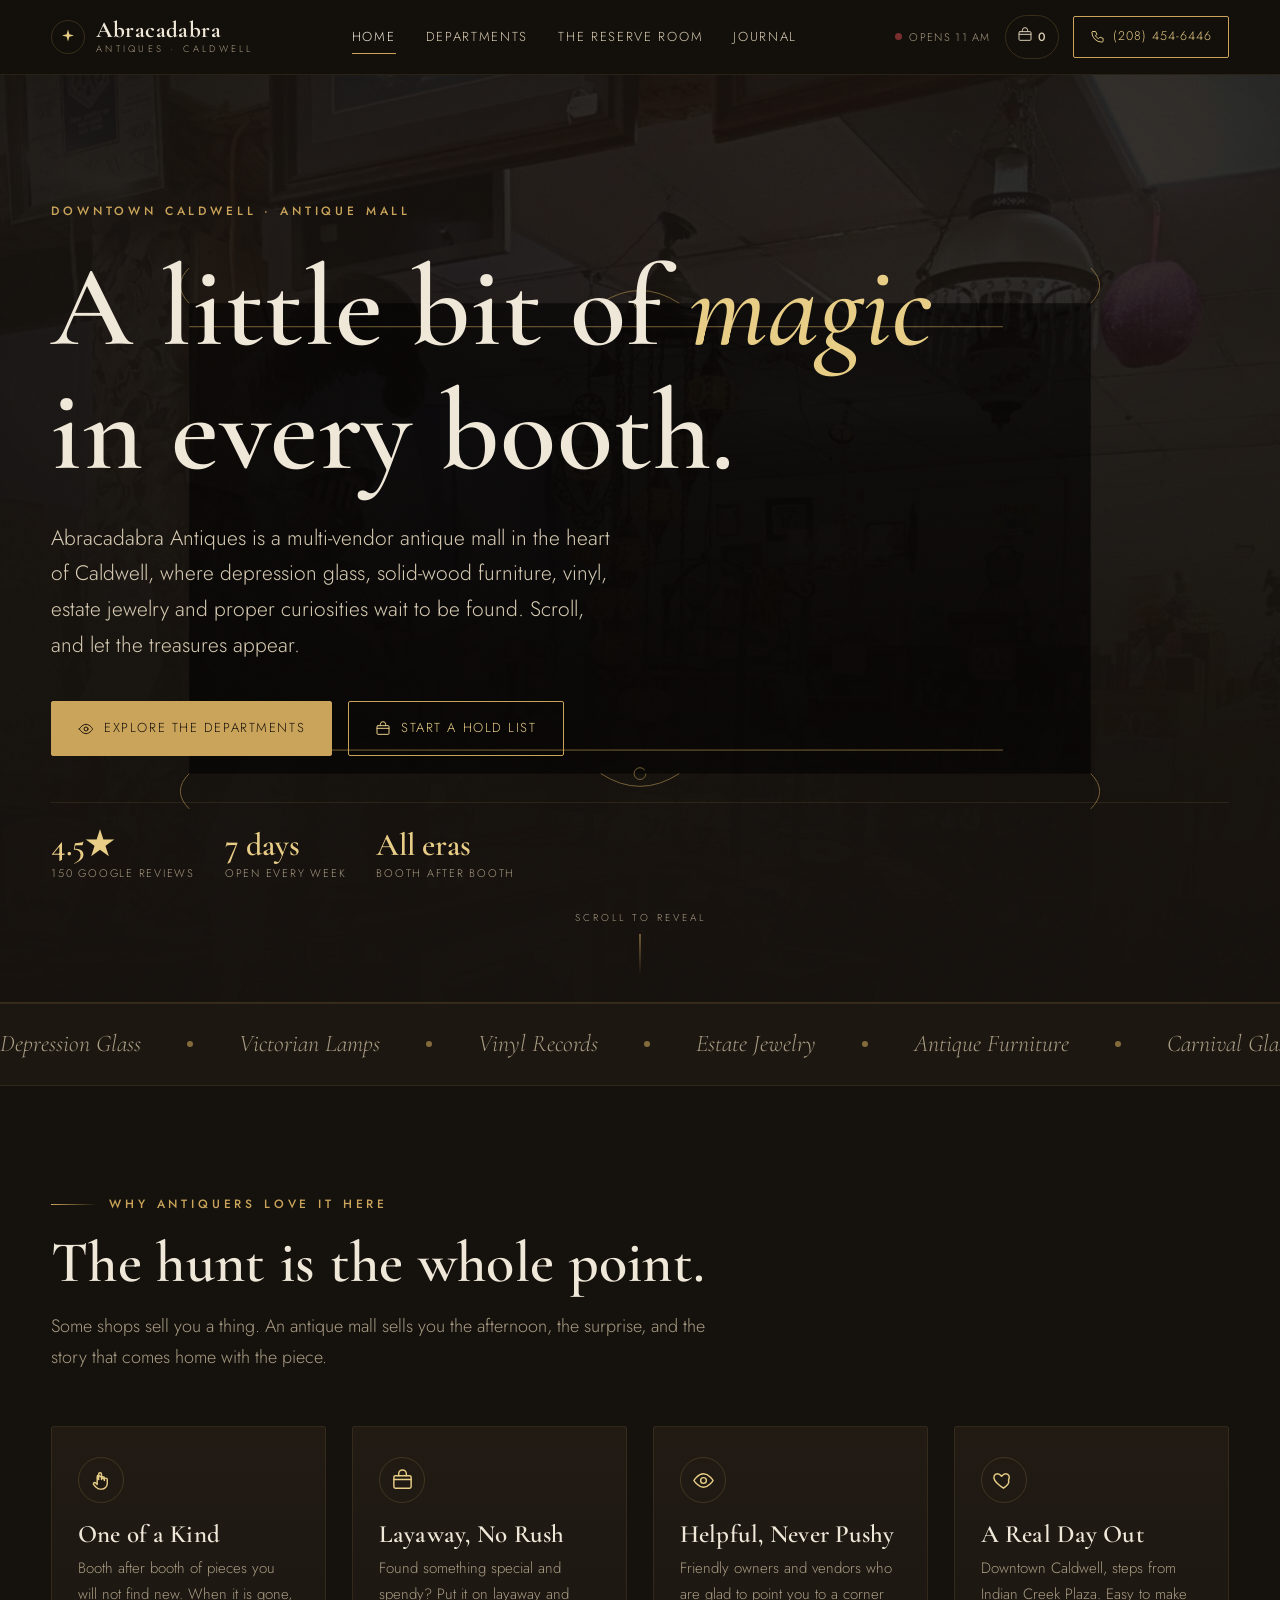
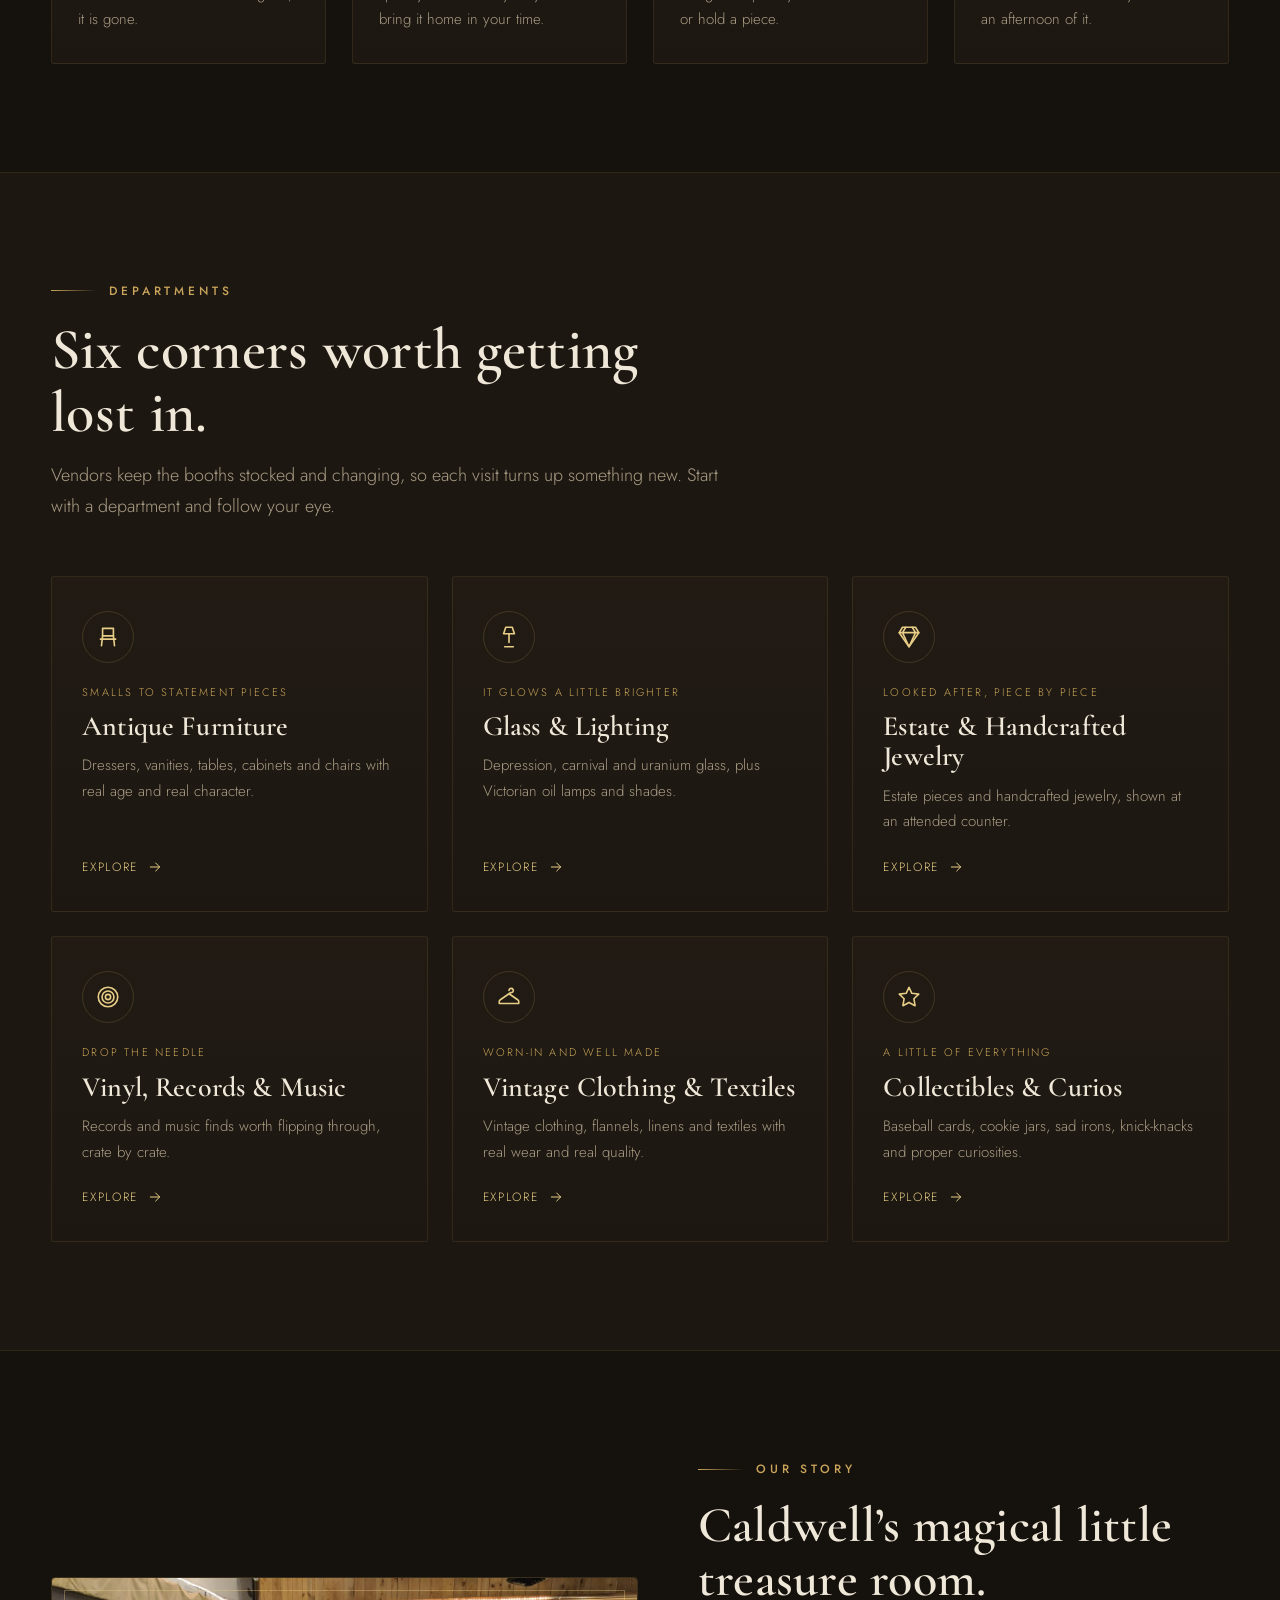
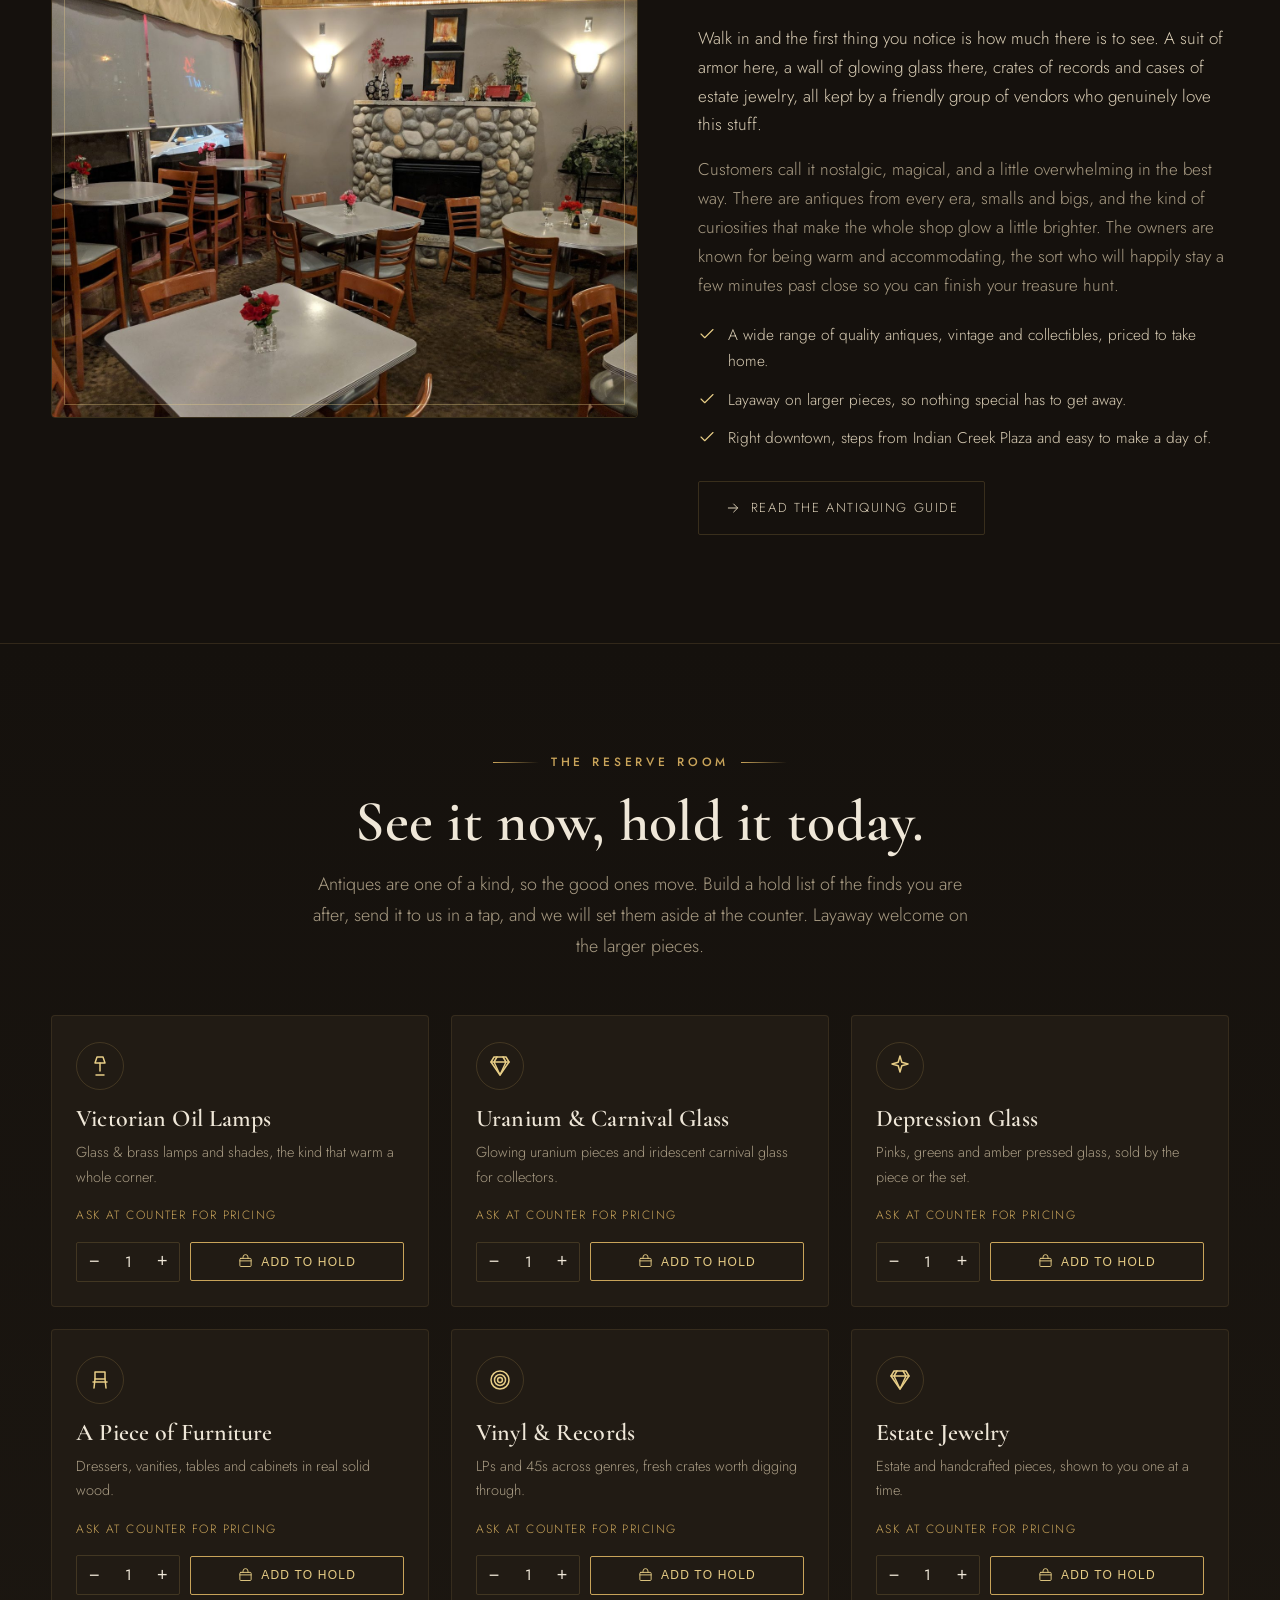
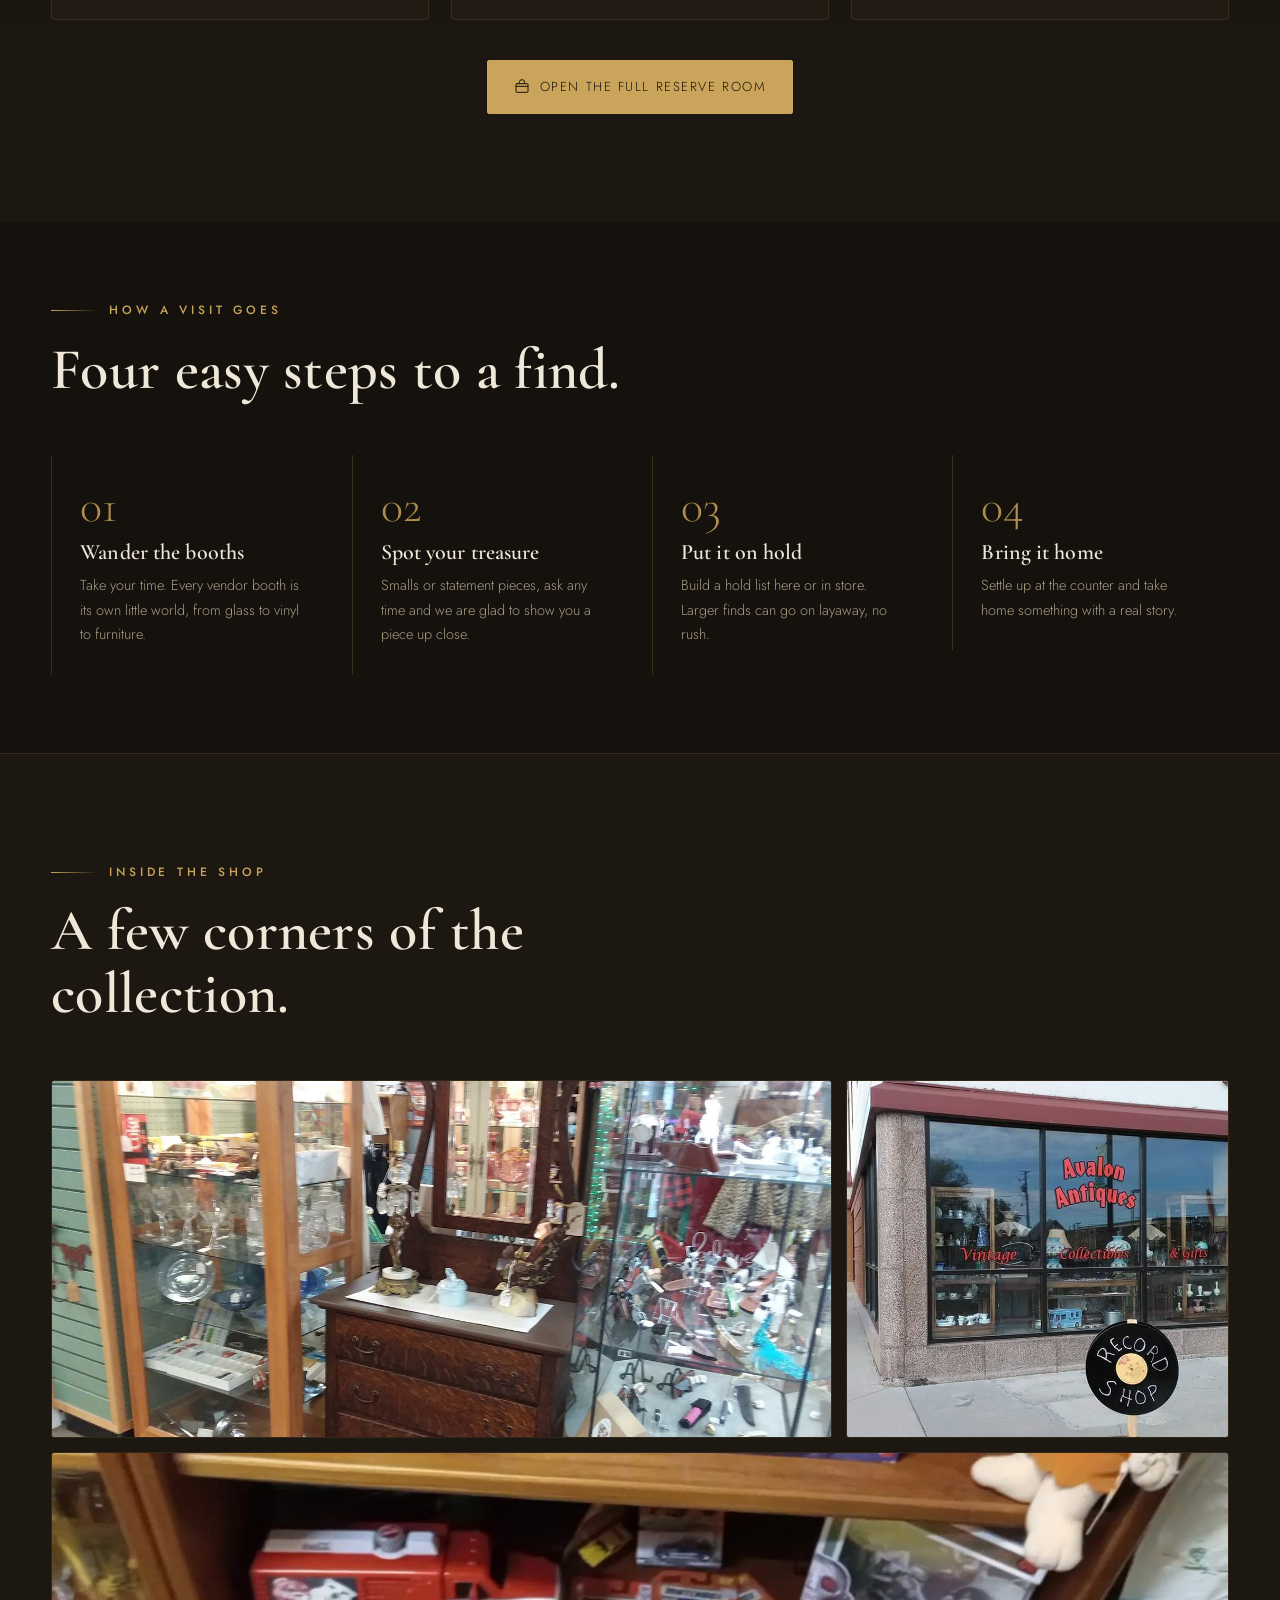
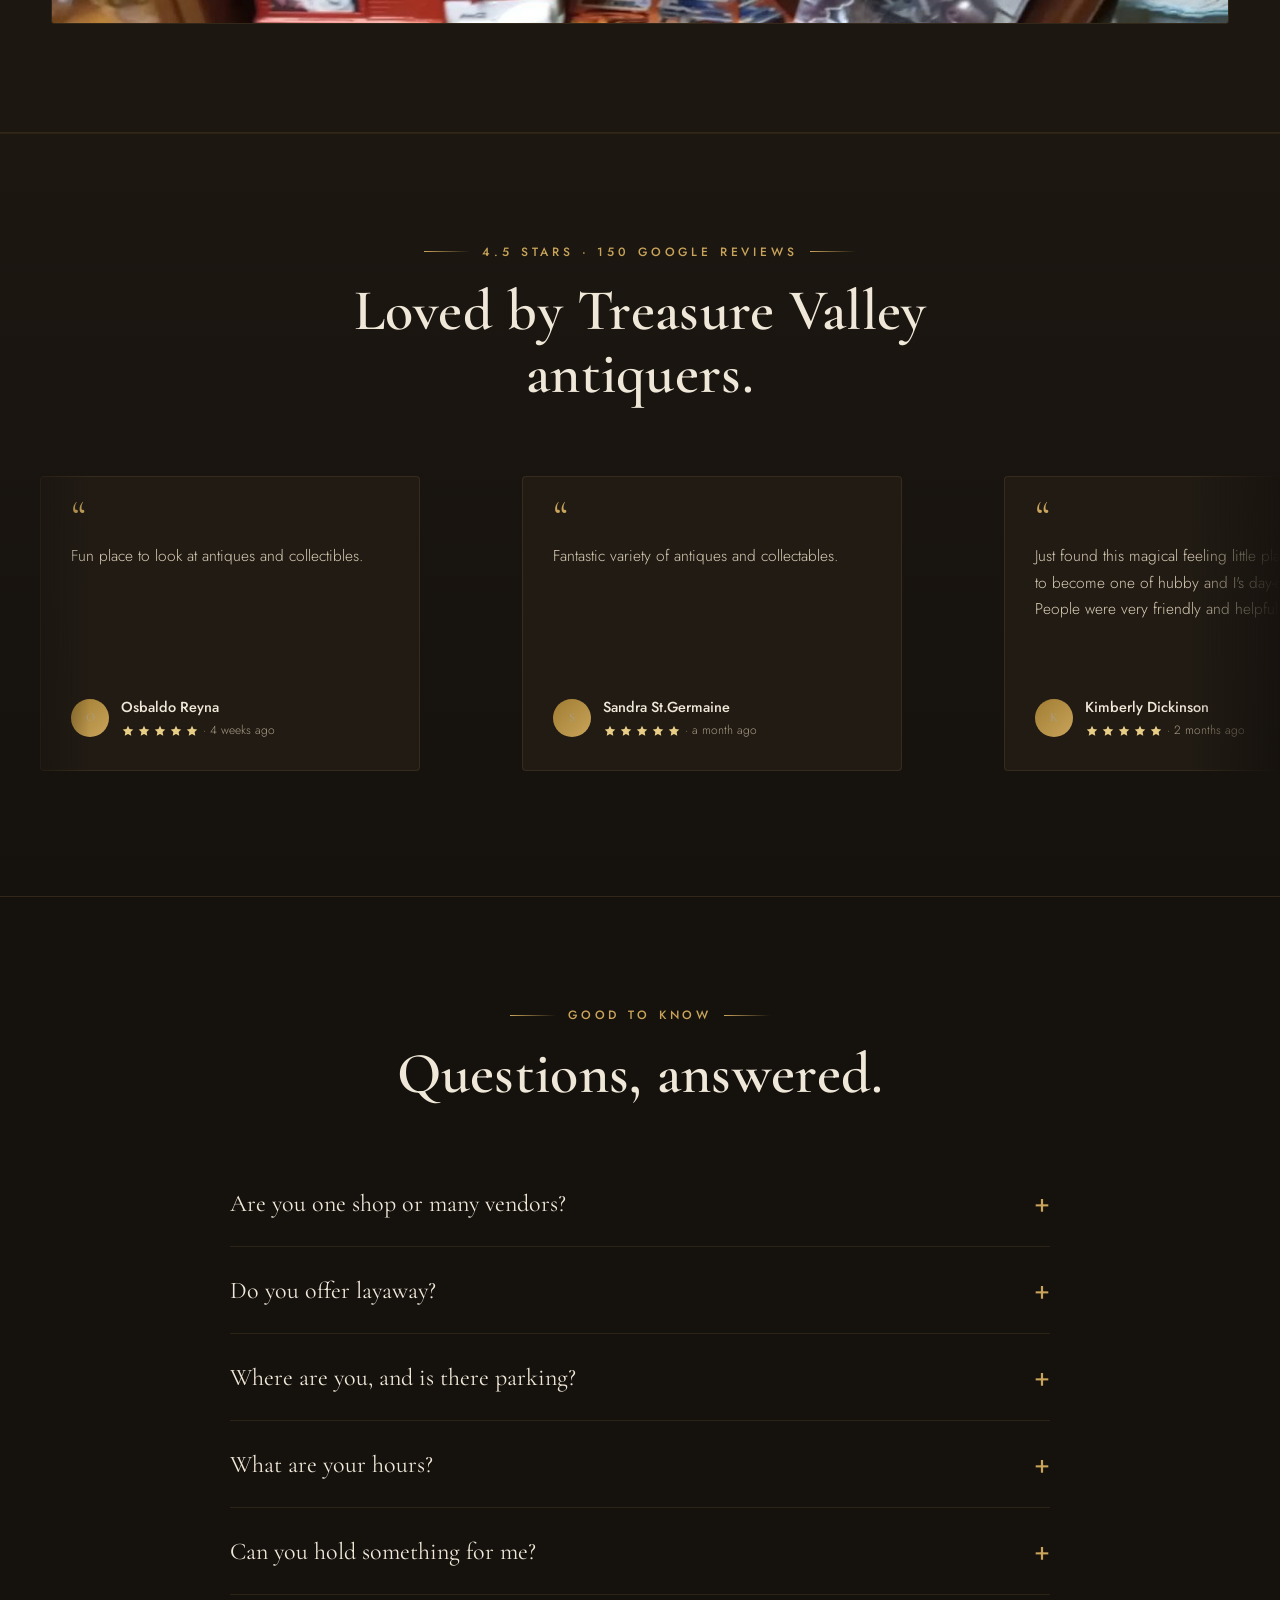
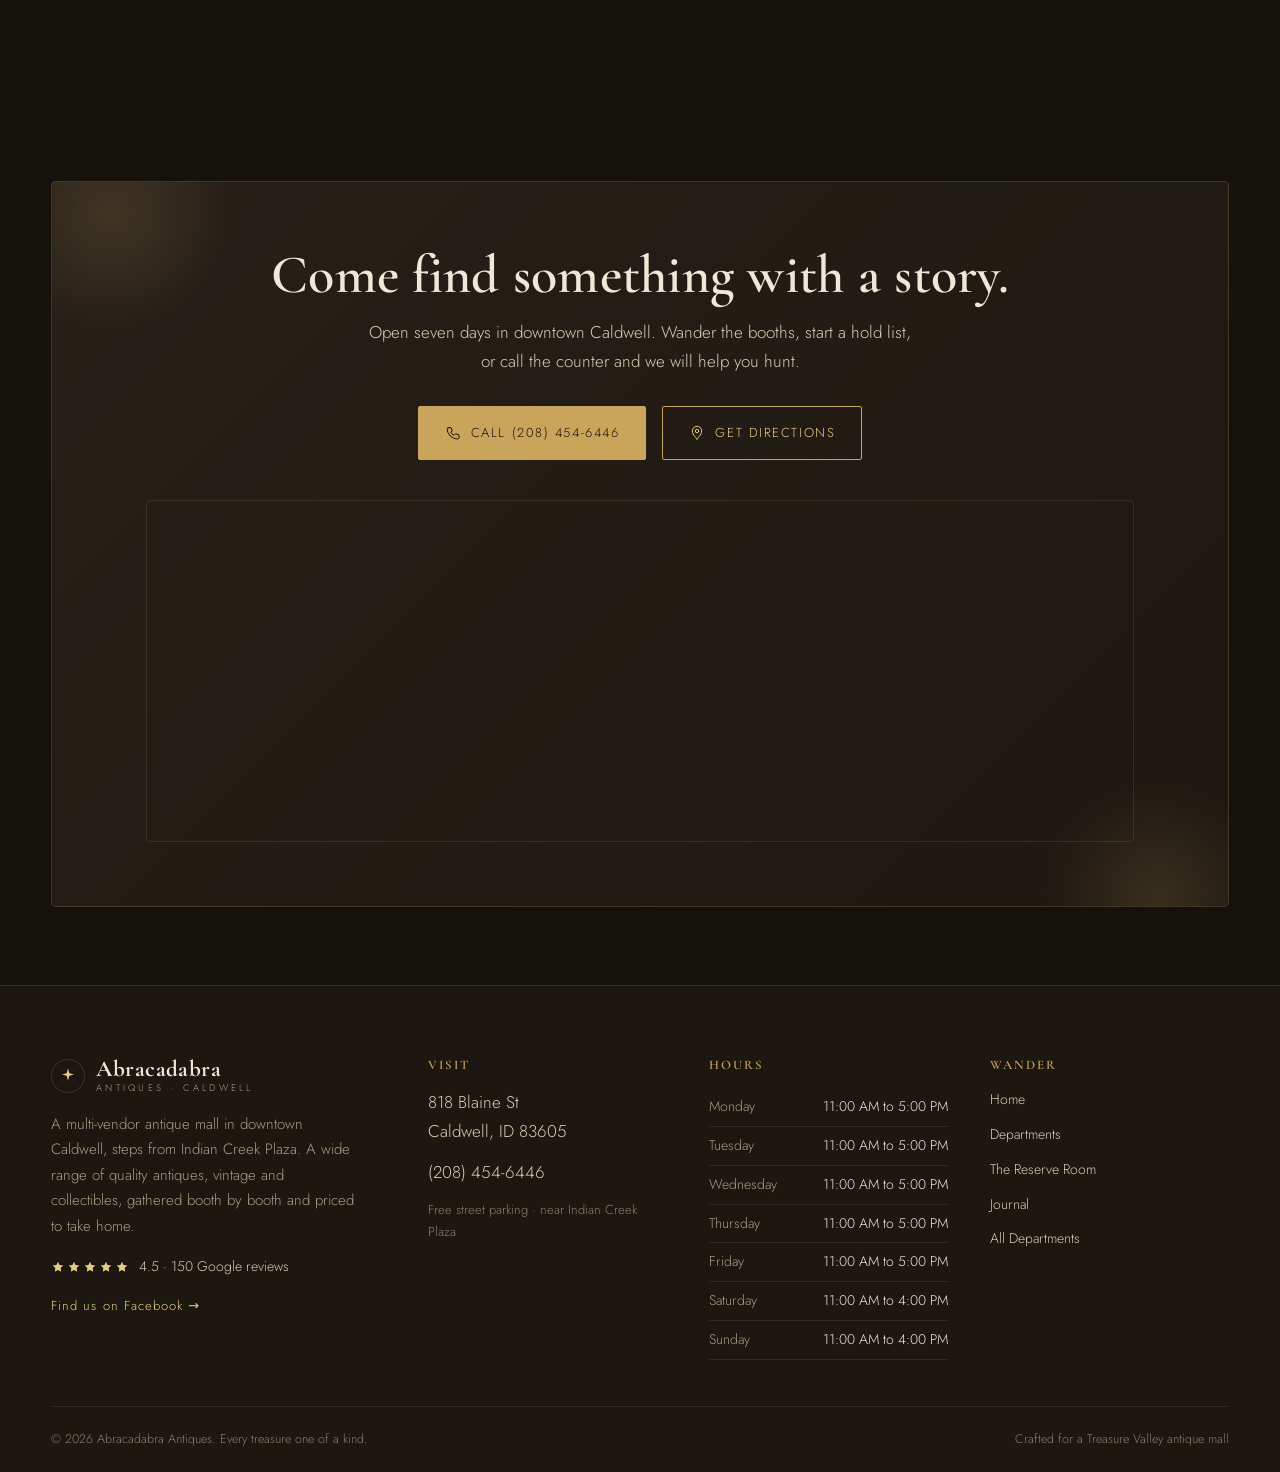
==== index.html @ 98f6fb20 "Abracadabra Antiques — antique mall site (LUXE DARK, scroll-hero, Reserve Room module)" ====
<!doctype html><html lang="en"><head><meta charset="utf-8"><meta name="viewport" content="width=device-width,initial-scale=1"><title>Abracadabra Antiques | Antique Mall in Downtown Caldwell, Idaho</title><meta name="description" content="Abracadabra Antiques is a multi-vendor antique mall in downtown Caldwell, ID. Depression and uranium glass, antique furniture, vinyl, estate jewelry and curiosities. Open 7 days. Layaway available."><link rel="canonical" href="https://abracadabra-antiques-caldwell.vercel.app/"><meta property="og:title" content="Abracadabra Antiques | Antique Mall in Downtown Caldwell, Idaho"><meta property="og:description" content="Abracadabra Antiques is a multi-vendor antique mall in downtown Caldwell, ID. Depression and uranium glass, antique furniture, vinyl, estate jewelry and curiosities. Open 7 days. Layaway available."><meta property="og:type" content="website"><meta property="og:image" content="https://abracadabra-antiques-caldwell.vercel.app/hero.jpg"><meta name="theme-color" content="#15110d"><link rel="preconnect" href="https://fonts.googleapis.com"><link rel="preconnect" href="https://fonts.gstatic.com" crossorigin><link href="https://fonts.googleapis.com/css2?family=Cormorant+Garamond:ital,wght@0,500;0,600;0,700;1,500;1,600&family=Jost:wght@300;400;500&display=swap" rel="stylesheet"><link rel="stylesheet" href="styles.css"><script type="application/ld+json">{"@context": "https://schema.org", "@type": ["Store", "AntiqueStore", "LocalBusiness"], "name": "Abracadabra Antiques", "image": "https://abracadabra-antiques-caldwell.vercel.app/hero.jpg", "url": "https://abracadabra-antiques-caldwell.vercel.app", "telephone": "(208) 454-6446", "priceRange": "$$", "address": {"@type": "PostalAddress", "streetAddress": "818 Blaine St", "addressLocality": "Caldwell", "addressRegion": "ID", "postalCode": "83605", "addressCountry": "US"}, "geo": {"@type": "GeoCoordinates", "latitude": 43.6644172, "longitude": -116.6884078}, "sameAs": ["https://www.facebook.com/p/Abracadabra-Antiques-100057351674582/"], "aggregateRating": {"@type": "AggregateRating", "ratingValue": "4.5", "reviewCount": "150"}, "openingHoursSpecification": [{"@type": "OpeningHoursSpecification", "dayOfWeek": ["Monday", "Tuesday", "Wednesday", "Thursday", "Friday"], "opens": "11:00", "closes": "17:00"}, {"@type": "OpeningHoursSpecification", "dayOfWeek": ["Saturday", "Sunday"], "opens": "11:00", "closes": "16:00"}]}</script><script type="application/ld+json">{"@context": "https://schema.org", "@type": "FAQPage", "mainEntity": [{"@type": "Question", "name": "Are you one shop or many vendors?", "acceptedAnswer": {"@type": "Answer", "text": "Abracadabra is a multi-vendor antique mall. Many independent vendors keep booths under one roof, which is why the variety is so wide and the selection changes so often."}}, {"@type": "Question", "name": "Do you offer layaway?", "acceptedAnswer": {"@type": "Answer", "text": "Yes. Layaway is a favorite here for larger or more spendy pieces. Ask at the counter and we will set it up so you can bring your find home in your own time."}}, {"@type": "Question", "name": "Where are you, and is there parking?", "acceptedAnswer": {"@type": "Answer", "text": "We are at 818 Blaine St in downtown Caldwell, steps from Indian Creek Plaza, with free street parking nearby. Easy to pair with lunch or a movie downtown."}}, {"@type": "Question", "name": "What are your hours?", "acceptedAnswer": {"@type": "Answer", "text": "We are open Monday through Friday 11:00 AM to 5:00 PM, and Saturday and Sunday 11:00 AM to 4:00 PM."}}, {"@type": "Question", "name": "Can you hold something for me?", "acceptedAnswer": {"@type": "Answer", "text": "Yes. Build a hold list on this site and send it to us by text or email, or call the counter, and we will set your finds aside."}}]}</script></head><body><a class="skip" href="#main">Skip to content</a><header class="site-head" id="siteHead"><div class="wrap head-in"><a class="brand" href="index.html" aria-label="Abracadabra Antiques home"><span class="brand-mark"><svg class="spk" viewBox="0 0 24 24" fill="none" stroke="currentColor" stroke-width="1.5" stroke-linecap="round" stroke-linejoin="round" aria-hidden="true"><path d="M12 2l1.8 6.2L20 10l-6.2 1.8L12 18l-1.8-6.2L4 10l6.2-1.8z"/></svg></span><span class="brand-txt"><span class="brand-name">Abracadabra</span><span class="brand-sub">ANTIQUES &middot; CALDWELL</span></span></a><nav class="nav" aria-label="Primary"><a class="nlink on" href="index.html" aria-current="page">Home</a><a class="nlink" href="departments.html">Departments</a><a class="nlink" href="shop.html">The Reserve Room</a><a class="nlink" href="journal.html">Journal</a></nav><div class="head-right"><span class="status" id="openStatus" aria-live="polite"><span class="dot"></span><span class="status-txt">Hours</span></span><a class="hold-chip" href="shop.html" data-open-cart aria-label="Your hold list"><span class="hc-ic"><svg class="ic" viewBox="0 0 24 24" fill="none" stroke="currentColor" stroke-width="1.5" stroke-linecap="round" stroke-linejoin="round" aria-hidden="true"><rect x="3" y="7" width="18" height="13" rx="1.5"/><path d="M3 11h18M8 7V5a4 4 0 0 1 8 0v2"/></svg></span><span id="holdCount" class="hc-num">0</span></a><a class="call-btn" href="tel:+12084546446"><svg class="ic" viewBox="0 0 24 24" fill="none" stroke="currentColor" stroke-width="1.5" stroke-linecap="round" stroke-linejoin="round" aria-hidden="true"><path d="M5 4h4l2 5-2.5 1.5a11 11 0 0 0 5 5L16 13l5 2v4a2 2 0 0 1-2 2A16 16 0 0 1 3 5a2 2 0 0 1 2-1z"/></svg><span>(208) 454-6446</span></a><button class="burger" id="burger" aria-label="Open menu" aria-expanded="false" aria-controls="mobileNav"><span></span><span></span><span></span></button></div></div><div class="mobile-nav" id="mobileNav" hidden><a href="index.html">Home</a><a href="departments.html">Departments</a><a href="shop.html">The Reserve Room</a><a href="journal.html">Journal</a><a class="m-call" href="tel:+12084546446"><svg class="ic" viewBox="0 0 24 24" fill="none" stroke="currentColor" stroke-width="1.5" stroke-linecap="round" stroke-linejoin="round" aria-hidden="true"><path d="M5 4h4l2 5-2.5 1.5a11 11 0 0 0 5 5L16 13l5 2v4a2 2 0 0 1-2 2A16 16 0 0 1 3 5a2 2 0 0 1 2-1z"/></svg> Call (208) 454-6446</a></div></header><main id="main"><section class="hero"><div class="hero-bg"><img src="hero.jpg" alt="Inside Abracadabra Antiques: a treasure-packed booth with a suit of armor, lamps and curiosities"></div><div class="hero-grain"></div><div class="hero-frame" aria-hidden="true"><svg viewBox="0 0 1000 560" preserveAspectRatio="xMidYMid meet"><g data-draw><rect x="40" y="40" width="920" height="480"/><line x1="40" y1="64" x2="960" y2="64"/><line x1="40" y1="496" x2="960" y2="496"/><path d="M40 40 q-18 -18 0 -36 M960 40 q18 -18 0 -36 M40 520 q-18 18 0 36 M960 520 q18 18 0 36"/><path d="M460 40 q40 -26 80 0 M460 520 q40 26 80 0"/><circle cx="500" cy="40" r="6"/><circle cx="500" cy="520" r="6"/></g></svg></div><div class="hero-in"><div class="hero-eye reveal d1"><span class="kicker">Downtown Caldwell &middot; Antique Mall</span></div><h1 class="reveal d2">A little bit of <span class="gold">magic</span><br>in every booth.</h1><p class="hero-sub reveal d3">Abracadabra Antiques is a multi-vendor antique mall in the heart of Caldwell, where depression glass, solid-wood furniture, vinyl, estate jewelry and proper curiosities wait to be found. Scroll, and let the treasures appear.</p><div class="hero-cta reveal d4"><a class="btn solid" href="departments.html"><svg class="ic" viewBox="0 0 24 24" fill="none" stroke="currentColor" stroke-width="1.5" stroke-linecap="round" stroke-linejoin="round" aria-hidden="true"><path d="M2 12s4-7 10-7 10 7 10 7-4 7-10 7-10-7-10-7z"/><circle cx="12" cy="12" r="3"/></svg> Explore the departments</a><a class="btn" href="shop.html"><svg class="ic" viewBox="0 0 24 24" fill="none" stroke="currentColor" stroke-width="1.5" stroke-linecap="round" stroke-linejoin="round" aria-hidden="true"><rect x="3" y="7" width="18" height="13" rx="1.5"/><path d="M3 11h18M8 7V5a4 4 0 0 1 8 0v2"/></svg> Start a hold list</a></div><div class="hero-meta reveal d4"><div class="m"><b>4.5&#9733;</b><span>150 Google reviews</span></div><div class="m"><b>7 days</b><span>Open every week</span></div><div class="m"><b>All eras</b><span>Booth after booth</span></div></div></div><div class="scroll-hint"><span>Scroll to reveal</span><span class="bar"></span></div></section><div class="marquee"><div class="track"><span>Depression Glass</span><span>Victorian Lamps</span><span>Vinyl Records</span><span>Estate Jewelry</span><span>Antique Furniture</span><span>Carnival Glass</span><span>Vintage Flannels</span><span>Curiosities</span><span>Depression Glass</span><span>Victorian Lamps</span><span>Vinyl Records</span><span>Estate Jewelry</span><span>Antique Furniture</span><span>Carnival Glass</span><span>Vintage Flannels</span><span>Curiosities</span></div></div><section class="sec"><div class="wrap"><div class="sec-head reveal"><div class="eyebrow"><span class="ln"></span><span class="kicker">Why antiquers love it here</span></div><h2>The hunt is the whole point.</h2><p>Some shops sell you a thing. An antique mall sells you the afternoon, the surprise, and the story that comes home with the piece.</p></div><div class="promise"><div class="reveal"><div class="pcard"><div class="pic"><svg class="ic" viewBox="0 0 24 24" fill="none" stroke="currentColor" stroke-width="1.5" stroke-linecap="round" stroke-linejoin="round" aria-hidden="true"><path d="M9 11V5.5a1.5 1.5 0 0 1 3 0V11m0-1.5a1.5 1.5 0 0 1 3 0V12m0-1a1.5 1.5 0 0 1 3 0v4a6 6 0 0 1-6 6h-1.6a5 5 0 0 1-3.8-1.8L4 16.5s-1-1.2 0-2 2 .2 2 .2l1.5 1.5V8a1.5 1.5 0 0 1 1.5-1.5z"/></svg></div><h3>One of a Kind</h3><p>Booth after booth of pieces you will not find new. When it is gone, it is gone.</p></div></div><div class="reveal"><div class="pcard"><div class="pic"><svg class="ic" viewBox="0 0 24 24" fill="none" stroke="currentColor" stroke-width="1.5" stroke-linecap="round" stroke-linejoin="round" aria-hidden="true"><rect x="3" y="7" width="18" height="13" rx="1.5"/><path d="M3 11h18M8 7V5a4 4 0 0 1 8 0v2"/></svg></div><h3>Layaway, No Rush</h3><p>Found something special and spendy? Put it on layaway and bring it home in your time.</p></div></div><div class="reveal"><div class="pcard"><div class="pic"><svg class="ic" viewBox="0 0 24 24" fill="none" stroke="currentColor" stroke-width="1.5" stroke-linecap="round" stroke-linejoin="round" aria-hidden="true"><path d="M2 12s4-7 10-7 10 7 10 7-4 7-10 7-10-7-10-7z"/><circle cx="12" cy="12" r="3"/></svg></div><h3>Helpful, Never Pushy</h3><p>Friendly owners and vendors who are glad to point you to a corner or hold a piece.</p></div></div><div class="reveal"><div class="pcard"><div class="pic"><svg class="ic" viewBox="0 0 24 24" fill="none" stroke="currentColor" stroke-width="1.5" stroke-linecap="round" stroke-linejoin="round" aria-hidden="true"><path d="M12 20s-7-4.5-9.2-8.3C1 8.5 2.3 5 5.6 5c1.9 0 3.2 1.1 4.4 2.6C11.2 6.1 12.5 5 14.4 5c3.3 0 4.6 3.5 2.8 6.7C19 15.5 12 20 12 20z"/></svg></div><h3>A Real Day Out</h3><p>Downtown Caldwell, steps from Indian Creek Plaza. Easy to make an afternoon of it.</p></div></div></div></div></section><section class="sec" style="background:var(--bg2);border-top:1px solid var(--line2);border-bottom:1px solid var(--line2)"><div class="wrap"><div class="sec-head reveal"><div class="eyebrow"><span class="ln"></span><span class="kicker">Departments</span></div><h2>Six corners worth getting lost in.</h2><p>Vendors keep the booths stocked and changing, so each visit turns up something new. Start with a department and follow your eye.</p></div><div class="dept-grid"><a class="reveal" href="antique-furniture.html" style="display:flex"><div class="dcard"><div class="dic"><svg class="ic" viewBox="0 0 24 24" fill="none" stroke="currentColor" stroke-width="1.5" stroke-linecap="round" stroke-linejoin="round" aria-hidden="true"><path d="M7 4h10v7H7z"/><path d="M7 11l-1 9M17 11l1 9M5 14h14"/></svg></div><div class="dk">Smalls to statement pieces</div><h3>Antique Furniture</h3><p>Dressers, vanities, tables, cabinets and chairs with real age and real character.</p><span class="dgo">Explore <svg class="ic" viewBox="0 0 24 24" fill="none" stroke="currentColor" stroke-width="1.5" stroke-linecap="round" stroke-linejoin="round" aria-hidden="true"><path d="M5 12h14M13 6l6 6-6 6"/></svg></span></div></a><a class="reveal" href="glass-and-lighting.html" style="display:flex"><div class="dcard"><div class="dic"><svg class="ic" viewBox="0 0 24 24" fill="none" stroke="currentColor" stroke-width="1.5" stroke-linecap="round" stroke-linejoin="round" aria-hidden="true"><path d="M9 3h6l2 6H7z"/><path d="M12 9v8M8 21h8"/></svg></div><div class="dk">It glows a little brighter</div><h3>Glass & Lighting</h3><p>Depression, carnival and uranium glass, plus Victorian oil lamps and shades.</p><span class="dgo">Explore <svg class="ic" viewBox="0 0 24 24" fill="none" stroke="currentColor" stroke-width="1.5" stroke-linecap="round" stroke-linejoin="round" aria-hidden="true"><path d="M5 12h14M13 6l6 6-6 6"/></svg></span></div></a><a class="reveal" href="estate-and-handcrafted-jewelry.html" style="display:flex"><div class="dcard"><div class="dic"><svg class="ic" viewBox="0 0 24 24" fill="none" stroke="currentColor" stroke-width="1.5" stroke-linecap="round" stroke-linejoin="round" aria-hidden="true"><path d="M6 3h12l3 5-9 13L3 8z"/><path d="M3 8h18M9 3l-3 5 6 13 6-13-3-5"/></svg></div><div class="dk">Looked after, piece by piece</div><h3>Estate & Handcrafted Jewelry</h3><p>Estate pieces and handcrafted jewelry, shown at an attended counter.</p><span class="dgo">Explore <svg class="ic" viewBox="0 0 24 24" fill="none" stroke="currentColor" stroke-width="1.5" stroke-linecap="round" stroke-linejoin="round" aria-hidden="true"><path d="M5 12h14M13 6l6 6-6 6"/></svg></span></div></a><a class="reveal" href="vinyl-records-and-music.html" style="display:flex"><div class="dcard"><div class="dic"><svg class="ic" viewBox="0 0 24 24" fill="none" stroke="currentColor" stroke-width="1.5" stroke-linecap="round" stroke-linejoin="round" aria-hidden="true"><circle cx="12" cy="12" r="9"/><circle cx="12" cy="12" r="2.4"/><circle cx="12" cy="12" r="5.5"/></svg></div><div class="dk">Drop the needle</div><h3>Vinyl, Records & Music</h3><p>Records and music finds worth flipping through, crate by crate.</p><span class="dgo">Explore <svg class="ic" viewBox="0 0 24 24" fill="none" stroke="currentColor" stroke-width="1.5" stroke-linecap="round" stroke-linejoin="round" aria-hidden="true"><path d="M5 12h14M13 6l6 6-6 6"/></svg></span></div></a><a class="reveal" href="vintage-clothing-and-textiles.html" style="display:flex"><div class="dcard"><div class="dic"><svg class="ic" viewBox="0 0 24 24" fill="none" stroke="currentColor" stroke-width="1.5" stroke-linecap="round" stroke-linejoin="round" aria-hidden="true"><path d="M12 6a2 2 0 1 1 1.4 1.9L12 9l8 5.5a2 2 0 0 1 1 1.7V18H3v-1.8a2 2 0 0 1 1-1.7L12 9"/></svg></div><div class="dk">Worn-in and well made</div><h3>Vintage Clothing & Textiles</h3><p>Vintage clothing, flannels, linens and textiles with real wear and real quality.</p><span class="dgo">Explore <svg class="ic" viewBox="0 0 24 24" fill="none" stroke="currentColor" stroke-width="1.5" stroke-linecap="round" stroke-linejoin="round" aria-hidden="true"><path d="M5 12h14M13 6l6 6-6 6"/></svg></span></div></a><a class="reveal" href="collectibles-and-curios.html" style="display:flex"><div class="dcard"><div class="dic"><svg class="ic" viewBox="0 0 24 24" fill="none" stroke="currentColor" stroke-width="1.5" stroke-linecap="round" stroke-linejoin="round" aria-hidden="true"><path d="M12 3l2.6 5.6L21 9.3l-4.5 4.3 1.1 6.4L12 17l-5.6 3 1.1-6.4L3 9.3l6.4-.7z"/></svg></div><div class="dk">A little of everything</div><h3>Collectibles & Curios</h3><p>Baseball cards, cookie jars, sad irons, knick-knacks and proper curiosities.</p><span class="dgo">Explore <svg class="ic" viewBox="0 0 24 24" fill="none" stroke="currentColor" stroke-width="1.5" stroke-linecap="round" stroke-linejoin="round" aria-hidden="true"><path d="M5 12h14M13 6l6 6-6 6"/></svg></span></div></a></div></div></section><section class="sec"><div class="wrap"><div class="split"><div class="s-media reveal"><img src="story.jpg" alt="A cozy vignette of antique furniture and lamps inside Abracadabra Antiques"><span class="frameline"></span></div><div class="s-body reveal d2"><div class="eyebrow"><span class="ln"></span><span class="kicker">Our story</span></div><h2>Caldwell&rsquo;s magical little treasure room.</h2><p>Walk in and the first thing you notice is how much there is to see. A suit of armor here, a wall of glowing glass there, crates of records and cases of estate jewelry, all kept by a friendly group of vendors who genuinely love this stuff.</p><p class="muted">Customers call it nostalgic, magical, and a little overwhelming in the best way. There are antiques from every era, smalls and bigs, and the kind of curiosities that make the whole shop glow a little brighter. The owners are known for being warm and accommodating, the sort who will happily stay a few minutes past close so you can finish your treasure hunt.</p><ul class="s-list"><li><svg class="ic" viewBox="0 0 24 24" fill="none" stroke="currentColor" stroke-width="1.5" stroke-linecap="round" stroke-linejoin="round" aria-hidden="true"><path d="M4 12l5 5L20 6"/></svg>A wide range of quality antiques, vintage and collectibles, priced to take home.</li><li><svg class="ic" viewBox="0 0 24 24" fill="none" stroke="currentColor" stroke-width="1.5" stroke-linecap="round" stroke-linejoin="round" aria-hidden="true"><path d="M4 12l5 5L20 6"/></svg>Layaway on larger pieces, so nothing special has to get away.</li><li><svg class="ic" viewBox="0 0 24 24" fill="none" stroke="currentColor" stroke-width="1.5" stroke-linecap="round" stroke-linejoin="round" aria-hidden="true"><path d="M4 12l5 5L20 6"/></svg>Right downtown, steps from Indian Creek Plaza and easy to make a day of.</li></ul><div style="margin-top:30px"><a class="btn ghost" href="journal.html"><svg class="ic" viewBox="0 0 24 24" fill="none" stroke="currentColor" stroke-width="1.5" stroke-linecap="round" stroke-linejoin="round" aria-hidden="true"><path d="M5 12h14M13 6l6 6-6 6"/></svg> Read the antiquing guide</a></div></div></div></div></section><section class="sec" id="reserve" style="background:linear-gradient(180deg,var(--bg),var(--bg2));border-top:1px solid var(--line2)"><div class="wrap"><div class="sec-head center reveal"><div class="eyebrow" style="justify-content:center"><span class="ln"></span><span class="kicker">The Reserve Room</span><span class="ln"></span></div><h2>See it now, hold it today.</h2><p>Antiques are one of a kind, so the good ones move. Build a hold list of the finds you are after, send it to us in a tap, and we will set them aside at the counter. Layaway welcome on the larger pieces.</p></div><div class="shop-grid"><div class="reveal" style="display:flex"><div class="pcardx" data-add data-id="oil-lamps" data-name="Victorian Oil Lamps"><div class="pcap"><div class="pic2"><svg class="ic" viewBox="0 0 24 24" fill="none" stroke="currentColor" stroke-width="1.5" stroke-linecap="round" stroke-linejoin="round" aria-hidden="true"><path d="M9 3h6l2 6H7z"/><path d="M12 9v8M8 21h8"/></svg></div><h3>Victorian Oil Lamps</h3><p>Glass & brass lamps and shades, the kind that warm a whole corner.</p><div class="price">Ask at counter for pricing</div><div class="add-row"><div class="qty"><button class="qminus" type="button" aria-label="Decrease">&minus;</button><input class="qv" type="number" value="1" min="1" aria-label="Quantity"><button class="qplus" type="button" aria-label="Increase">+</button></div><button class="add-btn" type="button"><svg class="ic" viewBox="0 0 24 24" fill="none" stroke="currentColor" stroke-width="1.5" stroke-linecap="round" stroke-linejoin="round" aria-hidden="true"><rect x="3" y="7" width="18" height="13" rx="1.5"/><path d="M3 11h18M8 7V5a4 4 0 0 1 8 0v2"/></svg><span class="lbl">Add to hold</span></button></div></div></div></div><div class="reveal" style="display:flex"><div class="pcardx" data-add data-id="uranium-glass" data-name="Uranium & Carnival Glass"><div class="pcap"><div class="pic2"><svg class="ic" viewBox="0 0 24 24" fill="none" stroke="currentColor" stroke-width="1.5" stroke-linecap="round" stroke-linejoin="round" aria-hidden="true"><path d="M6 3h12l3 5-9 13L3 8z"/><path d="M3 8h18M9 3l-3 5 6 13 6-13-3-5"/></svg></div><h3>Uranium & Carnival Glass</h3><p>Glowing uranium pieces and iridescent carnival glass for collectors.</p><div class="price">Ask at counter for pricing</div><div class="add-row"><div class="qty"><button class="qminus" type="button" aria-label="Decrease">&minus;</button><input class="qv" type="number" value="1" min="1" aria-label="Quantity"><button class="qplus" type="button" aria-label="Increase">+</button></div><button class="add-btn" type="button"><svg class="ic" viewBox="0 0 24 24" fill="none" stroke="currentColor" stroke-width="1.5" stroke-linecap="round" stroke-linejoin="round" aria-hidden="true"><rect x="3" y="7" width="18" height="13" rx="1.5"/><path d="M3 11h18M8 7V5a4 4 0 0 1 8 0v2"/></svg><span class="lbl">Add to hold</span></button></div></div></div></div><div class="reveal" style="display:flex"><div class="pcardx" data-add data-id="depression-glass" data-name="Depression Glass"><div class="pcap"><div class="pic2"><svg class="ic" viewBox="0 0 24 24" fill="none" stroke="currentColor" stroke-width="1.5" stroke-linecap="round" stroke-linejoin="round" aria-hidden="true"><path d="M12 2l1.8 6.2L20 10l-6.2 1.8L12 18l-1.8-6.2L4 10l6.2-1.8z"/></svg></div><h3>Depression Glass</h3><p>Pinks, greens and amber pressed glass, sold by the piece or the set.</p><div class="price">Ask at counter for pricing</div><div class="add-row"><div class="qty"><button class="qminus" type="button" aria-label="Decrease">&minus;</button><input class="qv" type="number" value="1" min="1" aria-label="Quantity"><button class="qplus" type="button" aria-label="Increase">+</button></div><button class="add-btn" type="button"><svg class="ic" viewBox="0 0 24 24" fill="none" stroke="currentColor" stroke-width="1.5" stroke-linecap="round" stroke-linejoin="round" aria-hidden="true"><rect x="3" y="7" width="18" height="13" rx="1.5"/><path d="M3 11h18M8 7V5a4 4 0 0 1 8 0v2"/></svg><span class="lbl">Add to hold</span></button></div></div></div></div><div class="reveal" style="display:flex"><div class="pcardx" data-add data-id="antique-furniture" data-name="A Piece of Furniture"><div class="pcap"><div class="pic2"><svg class="ic" viewBox="0 0 24 24" fill="none" stroke="currentColor" stroke-width="1.5" stroke-linecap="round" stroke-linejoin="round" aria-hidden="true"><path d="M7 4h10v7H7z"/><path d="M7 11l-1 9M17 11l1 9M5 14h14"/></svg></div><h3>A Piece of Furniture</h3><p>Dressers, vanities, tables and cabinets in real solid wood.</p><div class="price">Ask at counter for pricing</div><div class="add-row"><div class="qty"><button class="qminus" type="button" aria-label="Decrease">&minus;</button><input class="qv" type="number" value="1" min="1" aria-label="Quantity"><button class="qplus" type="button" aria-label="Increase">+</button></div><button class="add-btn" type="button"><svg class="ic" viewBox="0 0 24 24" fill="none" stroke="currentColor" stroke-width="1.5" stroke-linecap="round" stroke-linejoin="round" aria-hidden="true"><rect x="3" y="7" width="18" height="13" rx="1.5"/><path d="M3 11h18M8 7V5a4 4 0 0 1 8 0v2"/></svg><span class="lbl">Add to hold</span></button></div></div></div></div><div class="reveal" style="display:flex"><div class="pcardx" data-add data-id="vinyl-records" data-name="Vinyl & Records"><div class="pcap"><div class="pic2"><svg class="ic" viewBox="0 0 24 24" fill="none" stroke="currentColor" stroke-width="1.5" stroke-linecap="round" stroke-linejoin="round" aria-hidden="true"><circle cx="12" cy="12" r="9"/><circle cx="12" cy="12" r="2.4"/><circle cx="12" cy="12" r="5.5"/></svg></div><h3>Vinyl & Records</h3><p>LPs and 45s across genres, fresh crates worth digging through.</p><div class="price">Ask at counter for pricing</div><div class="add-row"><div class="qty"><button class="qminus" type="button" aria-label="Decrease">&minus;</button><input class="qv" type="number" value="1" min="1" aria-label="Quantity"><button class="qplus" type="button" aria-label="Increase">+</button></div><button class="add-btn" type="button"><svg class="ic" viewBox="0 0 24 24" fill="none" stroke="currentColor" stroke-width="1.5" stroke-linecap="round" stroke-linejoin="round" aria-hidden="true"><rect x="3" y="7" width="18" height="13" rx="1.5"/><path d="M3 11h18M8 7V5a4 4 0 0 1 8 0v2"/></svg><span class="lbl">Add to hold</span></button></div></div></div></div><div class="reveal" style="display:flex"><div class="pcardx" data-add data-id="estate-jewelry" data-name="Estate Jewelry"><div class="pcap"><div class="pic2"><svg class="ic" viewBox="0 0 24 24" fill="none" stroke="currentColor" stroke-width="1.5" stroke-linecap="round" stroke-linejoin="round" aria-hidden="true"><path d="M6 3h12l3 5-9 13L3 8z"/><path d="M3 8h18M9 3l-3 5 6 13 6-13-3-5"/></svg></div><h3>Estate Jewelry</h3><p>Estate and handcrafted pieces, shown to you one at a time.</p><div class="price">Ask at counter for pricing</div><div class="add-row"><div class="qty"><button class="qminus" type="button" aria-label="Decrease">&minus;</button><input class="qv" type="number" value="1" min="1" aria-label="Quantity"><button class="qplus" type="button" aria-label="Increase">+</button></div><button class="add-btn" type="button"><svg class="ic" viewBox="0 0 24 24" fill="none" stroke="currentColor" stroke-width="1.5" stroke-linecap="round" stroke-linejoin="round" aria-hidden="true"><rect x="3" y="7" width="18" height="13" rx="1.5"/><path d="M3 11h18M8 7V5a4 4 0 0 1 8 0v2"/></svg><span class="lbl">Add to hold</span></button></div></div></div></div></div><div style="text-align:center;margin-top:40px"><a class="btn solid" href="shop.html"><svg class="ic" viewBox="0 0 24 24" fill="none" stroke="currentColor" stroke-width="1.5" stroke-linecap="round" stroke-linejoin="round" aria-hidden="true"><rect x="3" y="7" width="18" height="13" rx="1.5"/><path d="M3 11h18M8 7V5a4 4 0 0 1 8 0v2"/></svg> Open the full Reserve Room</a></div></div></section><section class="sec tight"><div class="wrap"><div class="sec-head reveal"><div class="eyebrow"><span class="ln"></span><span class="kicker">How a visit goes</span></div><h2>Four easy steps to a find.</h2></div><div class="steps"><div class="reveal"><div class="step"><div class="n">01</div><h3>Wander the booths</h3><p>Take your time. Every vendor booth is its own little world, from glass to vinyl to furniture.</p></div></div><div class="reveal"><div class="step"><div class="n">02</div><h3>Spot your treasure</h3><p>Smalls or statement pieces, ask any time and we are glad to show you a piece up close.</p></div></div><div class="reveal"><div class="step"><div class="n">03</div><h3>Put it on hold</h3><p>Build a hold list here or in store. Larger finds can go on layaway, no rush.</p></div></div><div class="reveal"><div class="step"><div class="n">04</div><h3>Bring it home</h3><p>Settle up at the counter and take home something with a real story.</p></div></div></div></div></section><section class="sec" style="background:var(--bg2);border-top:1px solid var(--line2);border-bottom:1px solid var(--line2)"><div class="wrap"><div class="sec-head reveal"><div class="eyebrow"><span class="ln"></span><span class="kicker">Inside the shop</span></div><h2>A few corners of the collection.</h2></div><div class="gallery reveal"><div class="gitem" style="grid-column:span 4;grid-row:span 2"><img src="cabinets.jpg" alt="Glass display cases and an antique vanity with mirror at Abracadabra Antiques" loading="lazy"></div><div class="gitem" style="grid-column:span 2;grid-row:span 2"><img src="vinyl.jpg" alt="A vintage vinyl record from the music crates at Abracadabra Antiques" loading="lazy"></div><div class="gitem" style="grid-column:span 6;grid-row:span 1"><img src="shelf.jpg" alt="Shelves of collectibles and curiosities at Abracadabra Antiques" loading="lazy"></div></div></div></section><section class="sec reviews"><div class="wrap"><div class="sec-head center reveal"><div class="eyebrow" style="justify-content:center"><span class="ln"></span><span class="kicker">4.5 stars &middot; 150 Google reviews</span><span class="ln"></span></div><h2>Loved by Treasure Valley antiquers.</h2></div></div><div class="rev-marq"><div class="rev-track"><figure class="rcard"><div class="qt">&ldquo;</div><p>Fun place to look at antiques and collectibles.</p><figcaption class="who"><span class="av">O</span><span><b>Osbaldo Reyna</b><br><span><span class="stars" aria-hidden="true"><svg class="st" viewBox="0 0 24 24"><path d="M12 3l2.6 5.6L21 9.3l-4.5 4.3 1.1 6.4L12 17l-5.6 3 1.1-6.4L3 9.3l6.4-.7z"/></svg><svg class="st" viewBox="0 0 24 24"><path d="M12 3l2.6 5.6L21 9.3l-4.5 4.3 1.1 6.4L12 17l-5.6 3 1.1-6.4L3 9.3l6.4-.7z"/></svg><svg class="st" viewBox="0 0 24 24"><path d="M12 3l2.6 5.6L21 9.3l-4.5 4.3 1.1 6.4L12 17l-5.6 3 1.1-6.4L3 9.3l6.4-.7z"/></svg><svg class="st" viewBox="0 0 24 24"><path d="M12 3l2.6 5.6L21 9.3l-4.5 4.3 1.1 6.4L12 17l-5.6 3 1.1-6.4L3 9.3l6.4-.7z"/></svg><svg class="st" viewBox="0 0 24 24"><path d="M12 3l2.6 5.6L21 9.3l-4.5 4.3 1.1 6.4L12 17l-5.6 3 1.1-6.4L3 9.3l6.4-.7z"/></svg></span> &middot; 4 weeks ago</span></span></figcaption></figure><figure class="rcard"><div class="qt">&ldquo;</div><p>Fantastic variety of antiques and collectables.</p><figcaption class="who"><span class="av">S</span><span><b>Sandra St.Germaine</b><br><span><span class="stars" aria-hidden="true"><svg class="st" viewBox="0 0 24 24"><path d="M12 3l2.6 5.6L21 9.3l-4.5 4.3 1.1 6.4L12 17l-5.6 3 1.1-6.4L3 9.3l6.4-.7z"/></svg><svg class="st" viewBox="0 0 24 24"><path d="M12 3l2.6 5.6L21 9.3l-4.5 4.3 1.1 6.4L12 17l-5.6 3 1.1-6.4L3 9.3l6.4-.7z"/></svg><svg class="st" viewBox="0 0 24 24"><path d="M12 3l2.6 5.6L21 9.3l-4.5 4.3 1.1 6.4L12 17l-5.6 3 1.1-6.4L3 9.3l6.4-.7z"/></svg><svg class="st" viewBox="0 0 24 24"><path d="M12 3l2.6 5.6L21 9.3l-4.5 4.3 1.1 6.4L12 17l-5.6 3 1.1-6.4L3 9.3l6.4-.7z"/></svg><svg class="st" viewBox="0 0 24 24"><path d="M12 3l2.6 5.6L21 9.3l-4.5 4.3 1.1 6.4L12 17l-5.6 3 1.1-6.4L3 9.3l6.4-.7z"/></svg></span> &middot; a month ago</span></span></figcaption></figure><figure class="rcard"><div class="qt">&ldquo;</div><p>Just found this magical feeling little place. Going to become one of hubby and I&#x27;s day-date places. People were very friendly and helpful.</p><figcaption class="who"><span class="av">K</span><span><b>Kimberly Dickinson</b><br><span><span class="stars" aria-hidden="true"><svg class="st" viewBox="0 0 24 24"><path d="M12 3l2.6 5.6L21 9.3l-4.5 4.3 1.1 6.4L12 17l-5.6 3 1.1-6.4L3 9.3l6.4-.7z"/></svg><svg class="st" viewBox="0 0 24 24"><path d="M12 3l2.6 5.6L21 9.3l-4.5 4.3 1.1 6.4L12 17l-5.6 3 1.1-6.4L3 9.3l6.4-.7z"/></svg><svg class="st" viewBox="0 0 24 24"><path d="M12 3l2.6 5.6L21 9.3l-4.5 4.3 1.1 6.4L12 17l-5.6 3 1.1-6.4L3 9.3l6.4-.7z"/></svg><svg class="st" viewBox="0 0 24 24"><path d="M12 3l2.6 5.6L21 9.3l-4.5 4.3 1.1 6.4L12 17l-5.6 3 1.1-6.4L3 9.3l6.4-.7z"/></svg><svg class="st" viewBox="0 0 24 24"><path d="M12 3l2.6 5.6L21 9.3l-4.5 4.3 1.1 6.4L12 17l-5.6 3 1.1-6.4L3 9.3l6.4-.7z"/></svg></span> &middot; 2 months ago</span></span></figcaption></figure><figure class="rcard"><div class="qt">&ldquo;</div><p>An incredible shop full of all sorts of little knick-knacks, curios, and a lot of treasure. They often get a lot of things that just make their shop glow a little brighter.</p><figcaption class="who"><span class="av">J</span><span><b>Jason T.</b><br><span><span class="stars" aria-hidden="true"><svg class="st" viewBox="0 0 24 24"><path d="M12 3l2.6 5.6L21 9.3l-4.5 4.3 1.1 6.4L12 17l-5.6 3 1.1-6.4L3 9.3l6.4-.7z"/></svg><svg class="st" viewBox="0 0 24 24"><path d="M12 3l2.6 5.6L21 9.3l-4.5 4.3 1.1 6.4L12 17l-5.6 3 1.1-6.4L3 9.3l6.4-.7z"/></svg><svg class="st" viewBox="0 0 24 24"><path d="M12 3l2.6 5.6L21 9.3l-4.5 4.3 1.1 6.4L12 17l-5.6 3 1.1-6.4L3 9.3l6.4-.7z"/></svg><svg class="st" viewBox="0 0 24 24"><path d="M12 3l2.6 5.6L21 9.3l-4.5 4.3 1.1 6.4L12 17l-5.6 3 1.1-6.4L3 9.3l6.4-.7z"/></svg><svg class="st" viewBox="0 0 24 24"><path d="M12 3l2.6 5.6L21 9.3l-4.5 4.3 1.1 6.4L12 17l-5.6 3 1.1-6.4L3 9.3l6.4-.7z"/></svg></span> &middot; 2 months ago</span></span></figcaption></figure><figure class="rcard"><div class="qt">&ldquo;</div><p>Such a lovely shop and very accommodating employees. Yesterday was my fiftieth birthday and I called five minutes before the store closed and asked if we could please stop by to shop. They graciously agreed to stay open for us.</p><figcaption class="who"><span class="av">K</span><span><b>Kimberly Burgess</b><br><span><span class="stars" aria-hidden="true"><svg class="st" viewBox="0 0 24 24"><path d="M12 3l2.6 5.6L21 9.3l-4.5 4.3 1.1 6.4L12 17l-5.6 3 1.1-6.4L3 9.3l6.4-.7z"/></svg><svg class="st" viewBox="0 0 24 24"><path d="M12 3l2.6 5.6L21 9.3l-4.5 4.3 1.1 6.4L12 17l-5.6 3 1.1-6.4L3 9.3l6.4-.7z"/></svg><svg class="st" viewBox="0 0 24 24"><path d="M12 3l2.6 5.6L21 9.3l-4.5 4.3 1.1 6.4L12 17l-5.6 3 1.1-6.4L3 9.3l6.4-.7z"/></svg><svg class="st" viewBox="0 0 24 24"><path d="M12 3l2.6 5.6L21 9.3l-4.5 4.3 1.1 6.4L12 17l-5.6 3 1.1-6.4L3 9.3l6.4-.7z"/></svg><svg class="st" viewBox="0 0 24 24"><path d="M12 3l2.6 5.6L21 9.3l-4.5 4.3 1.1 6.4L12 17l-5.6 3 1.1-6.4L3 9.3l6.4-.7z"/></svg></span> &middot; 2 months ago</span></span></figcaption></figure><figure class="rcard"><div class="qt">&ldquo;</div><p>Antiquing is one of my husband and I&#x27;s favorite pastimes. This location has a fantastic variety of items to buy or look at. They also have layaway which is fantastic for your more spendy pieces. Love this place.</p><figcaption class="who"><span class="av">K</span><span><b>Krista Thomason</b><br><span><span class="stars" aria-hidden="true"><svg class="st" viewBox="0 0 24 24"><path d="M12 3l2.6 5.6L21 9.3l-4.5 4.3 1.1 6.4L12 17l-5.6 3 1.1-6.4L3 9.3l6.4-.7z"/></svg><svg class="st" viewBox="0 0 24 24"><path d="M12 3l2.6 5.6L21 9.3l-4.5 4.3 1.1 6.4L12 17l-5.6 3 1.1-6.4L3 9.3l6.4-.7z"/></svg><svg class="st" viewBox="0 0 24 24"><path d="M12 3l2.6 5.6L21 9.3l-4.5 4.3 1.1 6.4L12 17l-5.6 3 1.1-6.4L3 9.3l6.4-.7z"/></svg><svg class="st" viewBox="0 0 24 24"><path d="M12 3l2.6 5.6L21 9.3l-4.5 4.3 1.1 6.4L12 17l-5.6 3 1.1-6.4L3 9.3l6.4-.7z"/></svg><svg class="st" viewBox="0 0 24 24"><path d="M12 3l2.6 5.6L21 9.3l-4.5 4.3 1.1 6.4L12 17l-5.6 3 1.1-6.4L3 9.3l6.4-.7z"/></svg></span> &middot; 4 months ago</span></span></figcaption></figure><figure class="rcard"><div class="qt">&ldquo;</div><p>Friendly and helpful staff. Good mix of smalls and bigs. A nice big place to spend an afternoon.</p><figcaption class="who"><span class="av">R</span><span><b>Rob Nesbit</b><br><span><span class="stars" aria-hidden="true"><svg class="st" viewBox="0 0 24 24"><path d="M12 3l2.6 5.6L21 9.3l-4.5 4.3 1.1 6.4L12 17l-5.6 3 1.1-6.4L3 9.3l6.4-.7z"/></svg><svg class="st" viewBox="0 0 24 24"><path d="M12 3l2.6 5.6L21 9.3l-4.5 4.3 1.1 6.4L12 17l-5.6 3 1.1-6.4L3 9.3l6.4-.7z"/></svg><svg class="st" viewBox="0 0 24 24"><path d="M12 3l2.6 5.6L21 9.3l-4.5 4.3 1.1 6.4L12 17l-5.6 3 1.1-6.4L3 9.3l6.4-.7z"/></svg><svg class="st" viewBox="0 0 24 24"><path d="M12 3l2.6 5.6L21 9.3l-4.5 4.3 1.1 6.4L12 17l-5.6 3 1.1-6.4L3 9.3l6.4-.7z"/></svg><svg class="st" viewBox="0 0 24 24"><path d="M12 3l2.6 5.6L21 9.3l-4.5 4.3 1.1 6.4L12 17l-5.6 3 1.1-6.4L3 9.3l6.4-.7z"/></svg></span> &middot; 5 months ago</span></span></figcaption></figure><figure class="rcard"><div class="qt">&ldquo;</div><p>Absolutely the only place you need to shop for unique and special gifts. The owners are sweet and helpful.</p><figcaption class="who"><span class="av">B</span><span><b>Barbara Bird</b><br><span><span class="stars" aria-hidden="true"><svg class="st" viewBox="0 0 24 24"><path d="M12 3l2.6 5.6L21 9.3l-4.5 4.3 1.1 6.4L12 17l-5.6 3 1.1-6.4L3 9.3l6.4-.7z"/></svg><svg class="st" viewBox="0 0 24 24"><path d="M12 3l2.6 5.6L21 9.3l-4.5 4.3 1.1 6.4L12 17l-5.6 3 1.1-6.4L3 9.3l6.4-.7z"/></svg><svg class="st" viewBox="0 0 24 24"><path d="M12 3l2.6 5.6L21 9.3l-4.5 4.3 1.1 6.4L12 17l-5.6 3 1.1-6.4L3 9.3l6.4-.7z"/></svg><svg class="st" viewBox="0 0 24 24"><path d="M12 3l2.6 5.6L21 9.3l-4.5 4.3 1.1 6.4L12 17l-5.6 3 1.1-6.4L3 9.3l6.4-.7z"/></svg><svg class="st" viewBox="0 0 24 24"><path d="M12 3l2.6 5.6L21 9.3l-4.5 4.3 1.1 6.4L12 17l-5.6 3 1.1-6.4L3 9.3l6.4-.7z"/></svg></span> &middot; 8 months ago</span></span></figcaption></figure><figure class="rcard"><div class="qt">&ldquo;</div><p>Big shop with lots of stuff.</p><figcaption class="who"><span class="av">J</span><span><b>Jeff Stein</b><br><span><span class="stars" aria-hidden="true"><svg class="st" viewBox="0 0 24 24"><path d="M12 3l2.6 5.6L21 9.3l-4.5 4.3 1.1 6.4L12 17l-5.6 3 1.1-6.4L3 9.3l6.4-.7z"/></svg><svg class="st" viewBox="0 0 24 24"><path d="M12 3l2.6 5.6L21 9.3l-4.5 4.3 1.1 6.4L12 17l-5.6 3 1.1-6.4L3 9.3l6.4-.7z"/></svg><svg class="st" viewBox="0 0 24 24"><path d="M12 3l2.6 5.6L21 9.3l-4.5 4.3 1.1 6.4L12 17l-5.6 3 1.1-6.4L3 9.3l6.4-.7z"/></svg><svg class="st" viewBox="0 0 24 24"><path d="M12 3l2.6 5.6L21 9.3l-4.5 4.3 1.1 6.4L12 17l-5.6 3 1.1-6.4L3 9.3l6.4-.7z"/></svg><svg class="st" viewBox="0 0 24 24"><path d="M12 3l2.6 5.6L21 9.3l-4.5 4.3 1.1 6.4L12 17l-5.6 3 1.1-6.4L3 9.3l6.4-.7z"/></svg></span> &middot; 9 months ago</span></span></figcaption></figure><figure class="rcard"><div class="qt">&ldquo;</div><p>My husband took me antiquing here for my birthday and it was one of the best experiences ever. Super nostalgic, Abracadabra has antiques from all time periods, so there is something for everyone here.</p><figcaption class="who"><span class="av">K</span><span><b>Kelsey Kildow</b><br><span><span class="stars" aria-hidden="true"><svg class="st" viewBox="0 0 24 24"><path d="M12 3l2.6 5.6L21 9.3l-4.5 4.3 1.1 6.4L12 17l-5.6 3 1.1-6.4L3 9.3l6.4-.7z"/></svg><svg class="st" viewBox="0 0 24 24"><path d="M12 3l2.6 5.6L21 9.3l-4.5 4.3 1.1 6.4L12 17l-5.6 3 1.1-6.4L3 9.3l6.4-.7z"/></svg><svg class="st" viewBox="0 0 24 24"><path d="M12 3l2.6 5.6L21 9.3l-4.5 4.3 1.1 6.4L12 17l-5.6 3 1.1-6.4L3 9.3l6.4-.7z"/></svg><svg class="st" viewBox="0 0 24 24"><path d="M12 3l2.6 5.6L21 9.3l-4.5 4.3 1.1 6.4L12 17l-5.6 3 1.1-6.4L3 9.3l6.4-.7z"/></svg><svg class="st" viewBox="0 0 24 24"><path d="M12 3l2.6 5.6L21 9.3l-4.5 4.3 1.1 6.4L12 17l-5.6 3 1.1-6.4L3 9.3l6.4-.7z"/></svg></span> &middot; a year ago</span></span></figcaption></figure><figure class="rcard"><div class="qt">&ldquo;</div><p>Fun curiosities, and real uranium glass.</p><figcaption class="who"><span class="av">S</span><span><b>Sherri French</b><br><span><span class="stars" aria-hidden="true"><svg class="st" viewBox="0 0 24 24"><path d="M12 3l2.6 5.6L21 9.3l-4.5 4.3 1.1 6.4L12 17l-5.6 3 1.1-6.4L3 9.3l6.4-.7z"/></svg><svg class="st" viewBox="0 0 24 24"><path d="M12 3l2.6 5.6L21 9.3l-4.5 4.3 1.1 6.4L12 17l-5.6 3 1.1-6.4L3 9.3l6.4-.7z"/></svg><svg class="st" viewBox="0 0 24 24"><path d="M12 3l2.6 5.6L21 9.3l-4.5 4.3 1.1 6.4L12 17l-5.6 3 1.1-6.4L3 9.3l6.4-.7z"/></svg><svg class="st" viewBox="0 0 24 24"><path d="M12 3l2.6 5.6L21 9.3l-4.5 4.3 1.1 6.4L12 17l-5.6 3 1.1-6.4L3 9.3l6.4-.7z"/></svg><svg class="st" viewBox="0 0 24 24"><path d="M12 3l2.6 5.6L21 9.3l-4.5 4.3 1.1 6.4L12 17l-5.6 3 1.1-6.4L3 9.3l6.4-.7z"/></svg></span> &middot; a year ago</span></span></figcaption></figure><figure class="rcard"><div class="qt">&ldquo;</div><p>Very friendly, and a great place to wander.</p><figcaption class="who"><span class="av">J</span><span><b>Jordan Leisure</b><br><span><span class="stars" aria-hidden="true"><svg class="st" viewBox="0 0 24 24"><path d="M12 3l2.6 5.6L21 9.3l-4.5 4.3 1.1 6.4L12 17l-5.6 3 1.1-6.4L3 9.3l6.4-.7z"/></svg><svg class="st" viewBox="0 0 24 24"><path d="M12 3l2.6 5.6L21 9.3l-4.5 4.3 1.1 6.4L12 17l-5.6 3 1.1-6.4L3 9.3l6.4-.7z"/></svg><svg class="st" viewBox="0 0 24 24"><path d="M12 3l2.6 5.6L21 9.3l-4.5 4.3 1.1 6.4L12 17l-5.6 3 1.1-6.4L3 9.3l6.4-.7z"/></svg><svg class="st" viewBox="0 0 24 24"><path d="M12 3l2.6 5.6L21 9.3l-4.5 4.3 1.1 6.4L12 17l-5.6 3 1.1-6.4L3 9.3l6.4-.7z"/></svg><svg class="st" viewBox="0 0 24 24"><path d="M12 3l2.6 5.6L21 9.3l-4.5 4.3 1.1 6.4L12 17l-5.6 3 1.1-6.4L3 9.3l6.4-.7z"/></svg></span> &middot; a year ago</span></span></figcaption></figure><figure class="rcard"><div class="qt">&ldquo;</div><p>You name it, and they probably have a couple of them from back in the day here.</p><figcaption class="who"><span class="av">J</span><span><b>Jason</b><br><span><span class="stars" aria-hidden="true"><svg class="st" viewBox="0 0 24 24"><path d="M12 3l2.6 5.6L21 9.3l-4.5 4.3 1.1 6.4L12 17l-5.6 3 1.1-6.4L3 9.3l6.4-.7z"/></svg><svg class="st" viewBox="0 0 24 24"><path d="M12 3l2.6 5.6L21 9.3l-4.5 4.3 1.1 6.4L12 17l-5.6 3 1.1-6.4L3 9.3l6.4-.7z"/></svg><svg class="st" viewBox="0 0 24 24"><path d="M12 3l2.6 5.6L21 9.3l-4.5 4.3 1.1 6.4L12 17l-5.6 3 1.1-6.4L3 9.3l6.4-.7z"/></svg><svg class="st" viewBox="0 0 24 24"><path d="M12 3l2.6 5.6L21 9.3l-4.5 4.3 1.1 6.4L12 17l-5.6 3 1.1-6.4L3 9.3l6.4-.7z"/></svg><svg class="st" viewBox="0 0 24 24"><path d="M12 3l2.6 5.6L21 9.3l-4.5 4.3 1.1 6.4L12 17l-5.6 3 1.1-6.4L3 9.3l6.4-.7z"/></svg></span> &middot; a year ago</span></span></figcaption></figure><figure class="rcard"><div class="qt">&ldquo;</div><p>Fun place to look at antiques and collectibles.</p><figcaption class="who"><span class="av">O</span><span><b>Osbaldo Reyna</b><br><span><span class="stars" aria-hidden="true"><svg class="st" viewBox="0 0 24 24"><path d="M12 3l2.6 5.6L21 9.3l-4.5 4.3 1.1 6.4L12 17l-5.6 3 1.1-6.4L3 9.3l6.4-.7z"/></svg><svg class="st" viewBox="0 0 24 24"><path d="M12 3l2.6 5.6L21 9.3l-4.5 4.3 1.1 6.4L12 17l-5.6 3 1.1-6.4L3 9.3l6.4-.7z"/></svg><svg class="st" viewBox="0 0 24 24"><path d="M12 3l2.6 5.6L21 9.3l-4.5 4.3 1.1 6.4L12 17l-5.6 3 1.1-6.4L3 9.3l6.4-.7z"/></svg><svg class="st" viewBox="0 0 24 24"><path d="M12 3l2.6 5.6L21 9.3l-4.5 4.3 1.1 6.4L12 17l-5.6 3 1.1-6.4L3 9.3l6.4-.7z"/></svg><svg class="st" viewBox="0 0 24 24"><path d="M12 3l2.6 5.6L21 9.3l-4.5 4.3 1.1 6.4L12 17l-5.6 3 1.1-6.4L3 9.3l6.4-.7z"/></svg></span> &middot; 4 weeks ago</span></span></figcaption></figure><figure class="rcard"><div class="qt">&ldquo;</div><p>Fantastic variety of antiques and collectables.</p><figcaption class="who"><span class="av">S</span><span><b>Sandra St.Germaine</b><br><span><span class="stars" aria-hidden="true"><svg class="st" viewBox="0 0 24 24"><path d="M12 3l2.6 5.6L21 9.3l-4.5 4.3 1.1 6.4L12 17l-5.6 3 1.1-6.4L3 9.3l6.4-.7z"/></svg><svg class="st" viewBox="0 0 24 24"><path d="M12 3l2.6 5.6L21 9.3l-4.5 4.3 1.1 6.4L12 17l-5.6 3 1.1-6.4L3 9.3l6.4-.7z"/></svg><svg class="st" viewBox="0 0 24 24"><path d="M12 3l2.6 5.6L21 9.3l-4.5 4.3 1.1 6.4L12 17l-5.6 3 1.1-6.4L3 9.3l6.4-.7z"/></svg><svg class="st" viewBox="0 0 24 24"><path d="M12 3l2.6 5.6L21 9.3l-4.5 4.3 1.1 6.4L12 17l-5.6 3 1.1-6.4L3 9.3l6.4-.7z"/></svg><svg class="st" viewBox="0 0 24 24"><path d="M12 3l2.6 5.6L21 9.3l-4.5 4.3 1.1 6.4L12 17l-5.6 3 1.1-6.4L3 9.3l6.4-.7z"/></svg></span> &middot; a month ago</span></span></figcaption></figure><figure class="rcard"><div class="qt">&ldquo;</div><p>Just found this magical feeling little place. Going to become one of hubby and I&#x27;s day-date places. People were very friendly and helpful.</p><figcaption class="who"><span class="av">K</span><span><b>Kimberly Dickinson</b><br><span><span class="stars" aria-hidden="true"><svg class="st" viewBox="0 0 24 24"><path d="M12 3l2.6 5.6L21 9.3l-4.5 4.3 1.1 6.4L12 17l-5.6 3 1.1-6.4L3 9.3l6.4-.7z"/></svg><svg class="st" viewBox="0 0 24 24"><path d="M12 3l2.6 5.6L21 9.3l-4.5 4.3 1.1 6.4L12 17l-5.6 3 1.1-6.4L3 9.3l6.4-.7z"/></svg><svg class="st" viewBox="0 0 24 24"><path d="M12 3l2.6 5.6L21 9.3l-4.5 4.3 1.1 6.4L12 17l-5.6 3 1.1-6.4L3 9.3l6.4-.7z"/></svg><svg class="st" viewBox="0 0 24 24"><path d="M12 3l2.6 5.6L21 9.3l-4.5 4.3 1.1 6.4L12 17l-5.6 3 1.1-6.4L3 9.3l6.4-.7z"/></svg><svg class="st" viewBox="0 0 24 24"><path d="M12 3l2.6 5.6L21 9.3l-4.5 4.3 1.1 6.4L12 17l-5.6 3 1.1-6.4L3 9.3l6.4-.7z"/></svg></span> &middot; 2 months ago</span></span></figcaption></figure><figure class="rcard"><div class="qt">&ldquo;</div><p>An incredible shop full of all sorts of little knick-knacks, curios, and a lot of treasure. They often get a lot of things that just make their shop glow a little brighter.</p><figcaption class="who"><span class="av">J</span><span><b>Jason T.</b><br><span><span class="stars" aria-hidden="true"><svg class="st" viewBox="0 0 24 24"><path d="M12 3l2.6 5.6L21 9.3l-4.5 4.3 1.1 6.4L12 17l-5.6 3 1.1-6.4L3 9.3l6.4-.7z"/></svg><svg class="st" viewBox="0 0 24 24"><path d="M12 3l2.6 5.6L21 9.3l-4.5 4.3 1.1 6.4L12 17l-5.6 3 1.1-6.4L3 9.3l6.4-.7z"/></svg><svg class="st" viewBox="0 0 24 24"><path d="M12 3l2.6 5.6L21 9.3l-4.5 4.3 1.1 6.4L12 17l-5.6 3 1.1-6.4L3 9.3l6.4-.7z"/></svg><svg class="st" viewBox="0 0 24 24"><path d="M12 3l2.6 5.6L21 9.3l-4.5 4.3 1.1 6.4L12 17l-5.6 3 1.1-6.4L3 9.3l6.4-.7z"/></svg><svg class="st" viewBox="0 0 24 24"><path d="M12 3l2.6 5.6L21 9.3l-4.5 4.3 1.1 6.4L12 17l-5.6 3 1.1-6.4L3 9.3l6.4-.7z"/></svg></span> &middot; 2 months ago</span></span></figcaption></figure><figure class="rcard"><div class="qt">&ldquo;</div><p>Such a lovely shop and very accommodating employees. Yesterday was my fiftieth birthday and I called five minutes before the store closed and asked if we could please stop by to shop. They graciously agreed to stay open for us.</p><figcaption class="who"><span class="av">K</span><span><b>Kimberly Burgess</b><br><span><span class="stars" aria-hidden="true"><svg class="st" viewBox="0 0 24 24"><path d="M12 3l2.6 5.6L21 9.3l-4.5 4.3 1.1 6.4L12 17l-5.6 3 1.1-6.4L3 9.3l6.4-.7z"/></svg><svg class="st" viewBox="0 0 24 24"><path d="M12 3l2.6 5.6L21 9.3l-4.5 4.3 1.1 6.4L12 17l-5.6 3 1.1-6.4L3 9.3l6.4-.7z"/></svg><svg class="st" viewBox="0 0 24 24"><path d="M12 3l2.6 5.6L21 9.3l-4.5 4.3 1.1 6.4L12 17l-5.6 3 1.1-6.4L3 9.3l6.4-.7z"/></svg><svg class="st" viewBox="0 0 24 24"><path d="M12 3l2.6 5.6L21 9.3l-4.5 4.3 1.1 6.4L12 17l-5.6 3 1.1-6.4L3 9.3l6.4-.7z"/></svg><svg class="st" viewBox="0 0 24 24"><path d="M12 3l2.6 5.6L21 9.3l-4.5 4.3 1.1 6.4L12 17l-5.6 3 1.1-6.4L3 9.3l6.4-.7z"/></svg></span> &middot; 2 months ago</span></span></figcaption></figure><figure class="rcard"><div class="qt">&ldquo;</div><p>Antiquing is one of my husband and I&#x27;s favorite pastimes. This location has a fantastic variety of items to buy or look at. They also have layaway which is fantastic for your more spendy pieces. Love this place.</p><figcaption class="who"><span class="av">K</span><span><b>Krista Thomason</b><br><span><span class="stars" aria-hidden="true"><svg class="st" viewBox="0 0 24 24"><path d="M12 3l2.6 5.6L21 9.3l-4.5 4.3 1.1 6.4L12 17l-5.6 3 1.1-6.4L3 9.3l6.4-.7z"/></svg><svg class="st" viewBox="0 0 24 24"><path d="M12 3l2.6 5.6L21 9.3l-4.5 4.3 1.1 6.4L12 17l-5.6 3 1.1-6.4L3 9.3l6.4-.7z"/></svg><svg class="st" viewBox="0 0 24 24"><path d="M12 3l2.6 5.6L21 9.3l-4.5 4.3 1.1 6.4L12 17l-5.6 3 1.1-6.4L3 9.3l6.4-.7z"/></svg><svg class="st" viewBox="0 0 24 24"><path d="M12 3l2.6 5.6L21 9.3l-4.5 4.3 1.1 6.4L12 17l-5.6 3 1.1-6.4L3 9.3l6.4-.7z"/></svg><svg class="st" viewBox="0 0 24 24"><path d="M12 3l2.6 5.6L21 9.3l-4.5 4.3 1.1 6.4L12 17l-5.6 3 1.1-6.4L3 9.3l6.4-.7z"/></svg></span> &middot; 4 months ago</span></span></figcaption></figure><figure class="rcard"><div class="qt">&ldquo;</div><p>Friendly and helpful staff. Good mix of smalls and bigs. A nice big place to spend an afternoon.</p><figcaption class="who"><span class="av">R</span><span><b>Rob Nesbit</b><br><span><span class="stars" aria-hidden="true"><svg class="st" viewBox="0 0 24 24"><path d="M12 3l2.6 5.6L21 9.3l-4.5 4.3 1.1 6.4L12 17l-5.6 3 1.1-6.4L3 9.3l6.4-.7z"/></svg><svg class="st" viewBox="0 0 24 24"><path d="M12 3l2.6 5.6L21 9.3l-4.5 4.3 1.1 6.4L12 17l-5.6 3 1.1-6.4L3 9.3l6.4-.7z"/></svg><svg class="st" viewBox="0 0 24 24"><path d="M12 3l2.6 5.6L21 9.3l-4.5 4.3 1.1 6.4L12 17l-5.6 3 1.1-6.4L3 9.3l6.4-.7z"/></svg><svg class="st" viewBox="0 0 24 24"><path d="M12 3l2.6 5.6L21 9.3l-4.5 4.3 1.1 6.4L12 17l-5.6 3 1.1-6.4L3 9.3l6.4-.7z"/></svg><svg class="st" viewBox="0 0 24 24"><path d="M12 3l2.6 5.6L21 9.3l-4.5 4.3 1.1 6.4L12 17l-5.6 3 1.1-6.4L3 9.3l6.4-.7z"/></svg></span> &middot; 5 months ago</span></span></figcaption></figure><figure class="rcard"><div class="qt">&ldquo;</div><p>Absolutely the only place you need to shop for unique and special gifts. The owners are sweet and helpful.</p><figcaption class="who"><span class="av">B</span><span><b>Barbara Bird</b><br><span><span class="stars" aria-hidden="true"><svg class="st" viewBox="0 0 24 24"><path d="M12 3l2.6 5.6L21 9.3l-4.5 4.3 1.1 6.4L12 17l-5.6 3 1.1-6.4L3 9.3l6.4-.7z"/></svg><svg class="st" viewBox="0 0 24 24"><path d="M12 3l2.6 5.6L21 9.3l-4.5 4.3 1.1 6.4L12 17l-5.6 3 1.1-6.4L3 9.3l6.4-.7z"/></svg><svg class="st" viewBox="0 0 24 24"><path d="M12 3l2.6 5.6L21 9.3l-4.5 4.3 1.1 6.4L12 17l-5.6 3 1.1-6.4L3 9.3l6.4-.7z"/></svg><svg class="st" viewBox="0 0 24 24"><path d="M12 3l2.6 5.6L21 9.3l-4.5 4.3 1.1 6.4L12 17l-5.6 3 1.1-6.4L3 9.3l6.4-.7z"/></svg><svg class="st" viewBox="0 0 24 24"><path d="M12 3l2.6 5.6L21 9.3l-4.5 4.3 1.1 6.4L12 17l-5.6 3 1.1-6.4L3 9.3l6.4-.7z"/></svg></span> &middot; 8 months ago</span></span></figcaption></figure><figure class="rcard"><div class="qt">&ldquo;</div><p>Big shop with lots of stuff.</p><figcaption class="who"><span class="av">J</span><span><b>Jeff Stein</b><br><span><span class="stars" aria-hidden="true"><svg class="st" viewBox="0 0 24 24"><path d="M12 3l2.6 5.6L21 9.3l-4.5 4.3 1.1 6.4L12 17l-5.6 3 1.1-6.4L3 9.3l6.4-.7z"/></svg><svg class="st" viewBox="0 0 24 24"><path d="M12 3l2.6 5.6L21 9.3l-4.5 4.3 1.1 6.4L12 17l-5.6 3 1.1-6.4L3 9.3l6.4-.7z"/></svg><svg class="st" viewBox="0 0 24 24"><path d="M12 3l2.6 5.6L21 9.3l-4.5 4.3 1.1 6.4L12 17l-5.6 3 1.1-6.4L3 9.3l6.4-.7z"/></svg><svg class="st" viewBox="0 0 24 24"><path d="M12 3l2.6 5.6L21 9.3l-4.5 4.3 1.1 6.4L12 17l-5.6 3 1.1-6.4L3 9.3l6.4-.7z"/></svg><svg class="st" viewBox="0 0 24 24"><path d="M12 3l2.6 5.6L21 9.3l-4.5 4.3 1.1 6.4L12 17l-5.6 3 1.1-6.4L3 9.3l6.4-.7z"/></svg></span> &middot; 9 months ago</span></span></figcaption></figure><figure class="rcard"><div class="qt">&ldquo;</div><p>My husband took me antiquing here for my birthday and it was one of the best experiences ever. Super nostalgic, Abracadabra has antiques from all time periods, so there is something for everyone here.</p><figcaption class="who"><span class="av">K</span><span><b>Kelsey Kildow</b><br><span><span class="stars" aria-hidden="true"><svg class="st" viewBox="0 0 24 24"><path d="M12 3l2.6 5.6L21 9.3l-4.5 4.3 1.1 6.4L12 17l-5.6 3 1.1-6.4L3 9.3l6.4-.7z"/></svg><svg class="st" viewBox="0 0 24 24"><path d="M12 3l2.6 5.6L21 9.3l-4.5 4.3 1.1 6.4L12 17l-5.6 3 1.1-6.4L3 9.3l6.4-.7z"/></svg><svg class="st" viewBox="0 0 24 24"><path d="M12 3l2.6 5.6L21 9.3l-4.5 4.3 1.1 6.4L12 17l-5.6 3 1.1-6.4L3 9.3l6.4-.7z"/></svg><svg class="st" viewBox="0 0 24 24"><path d="M12 3l2.6 5.6L21 9.3l-4.5 4.3 1.1 6.4L12 17l-5.6 3 1.1-6.4L3 9.3l6.4-.7z"/></svg><svg class="st" viewBox="0 0 24 24"><path d="M12 3l2.6 5.6L21 9.3l-4.5 4.3 1.1 6.4L12 17l-5.6 3 1.1-6.4L3 9.3l6.4-.7z"/></svg></span> &middot; a year ago</span></span></figcaption></figure><figure class="rcard"><div class="qt">&ldquo;</div><p>Fun curiosities, and real uranium glass.</p><figcaption class="who"><span class="av">S</span><span><b>Sherri French</b><br><span><span class="stars" aria-hidden="true"><svg class="st" viewBox="0 0 24 24"><path d="M12 3l2.6 5.6L21 9.3l-4.5 4.3 1.1 6.4L12 17l-5.6 3 1.1-6.4L3 9.3l6.4-.7z"/></svg><svg class="st" viewBox="0 0 24 24"><path d="M12 3l2.6 5.6L21 9.3l-4.5 4.3 1.1 6.4L12 17l-5.6 3 1.1-6.4L3 9.3l6.4-.7z"/></svg><svg class="st" viewBox="0 0 24 24"><path d="M12 3l2.6 5.6L21 9.3l-4.5 4.3 1.1 6.4L12 17l-5.6 3 1.1-6.4L3 9.3l6.4-.7z"/></svg><svg class="st" viewBox="0 0 24 24"><path d="M12 3l2.6 5.6L21 9.3l-4.5 4.3 1.1 6.4L12 17l-5.6 3 1.1-6.4L3 9.3l6.4-.7z"/></svg><svg class="st" viewBox="0 0 24 24"><path d="M12 3l2.6 5.6L21 9.3l-4.5 4.3 1.1 6.4L12 17l-5.6 3 1.1-6.4L3 9.3l6.4-.7z"/></svg></span> &middot; a year ago</span></span></figcaption></figure><figure class="rcard"><div class="qt">&ldquo;</div><p>Very friendly, and a great place to wander.</p><figcaption class="who"><span class="av">J</span><span><b>Jordan Leisure</b><br><span><span class="stars" aria-hidden="true"><svg class="st" viewBox="0 0 24 24"><path d="M12 3l2.6 5.6L21 9.3l-4.5 4.3 1.1 6.4L12 17l-5.6 3 1.1-6.4L3 9.3l6.4-.7z"/></svg><svg class="st" viewBox="0 0 24 24"><path d="M12 3l2.6 5.6L21 9.3l-4.5 4.3 1.1 6.4L12 17l-5.6 3 1.1-6.4L3 9.3l6.4-.7z"/></svg><svg class="st" viewBox="0 0 24 24"><path d="M12 3l2.6 5.6L21 9.3l-4.5 4.3 1.1 6.4L12 17l-5.6 3 1.1-6.4L3 9.3l6.4-.7z"/></svg><svg class="st" viewBox="0 0 24 24"><path d="M12 3l2.6 5.6L21 9.3l-4.5 4.3 1.1 6.4L12 17l-5.6 3 1.1-6.4L3 9.3l6.4-.7z"/></svg><svg class="st" viewBox="0 0 24 24"><path d="M12 3l2.6 5.6L21 9.3l-4.5 4.3 1.1 6.4L12 17l-5.6 3 1.1-6.4L3 9.3l6.4-.7z"/></svg></span> &middot; a year ago</span></span></figcaption></figure><figure class="rcard"><div class="qt">&ldquo;</div><p>You name it, and they probably have a couple of them from back in the day here.</p><figcaption class="who"><span class="av">J</span><span><b>Jason</b><br><span><span class="stars" aria-hidden="true"><svg class="st" viewBox="0 0 24 24"><path d="M12 3l2.6 5.6L21 9.3l-4.5 4.3 1.1 6.4L12 17l-5.6 3 1.1-6.4L3 9.3l6.4-.7z"/></svg><svg class="st" viewBox="0 0 24 24"><path d="M12 3l2.6 5.6L21 9.3l-4.5 4.3 1.1 6.4L12 17l-5.6 3 1.1-6.4L3 9.3l6.4-.7z"/></svg><svg class="st" viewBox="0 0 24 24"><path d="M12 3l2.6 5.6L21 9.3l-4.5 4.3 1.1 6.4L12 17l-5.6 3 1.1-6.4L3 9.3l6.4-.7z"/></svg><svg class="st" viewBox="0 0 24 24"><path d="M12 3l2.6 5.6L21 9.3l-4.5 4.3 1.1 6.4L12 17l-5.6 3 1.1-6.4L3 9.3l6.4-.7z"/></svg><svg class="st" viewBox="0 0 24 24"><path d="M12 3l2.6 5.6L21 9.3l-4.5 4.3 1.1 6.4L12 17l-5.6 3 1.1-6.4L3 9.3l6.4-.7z"/></svg></span> &middot; a year ago</span></span></figcaption></figure></div></div></section><section class="sec"><div class="wrap"><div class="sec-head center reveal"><div class="eyebrow" style="justify-content:center"><span class="ln"></span><span class="kicker">Good to know</span><span class="ln"></span></div><h2>Questions, answered.</h2></div><div class="faq reveal"><div class="qa"><button><span>Are you one shop or many vendors?</span><span class="pl">+</span></button><div class="ans"><p>Abracadabra is a multi-vendor antique mall. Many independent vendors keep booths under one roof, which is why the variety is so wide and the selection changes so often.</p></div></div><div class="qa"><button><span>Do you offer layaway?</span><span class="pl">+</span></button><div class="ans"><p>Yes. Layaway is a favorite here for larger or more spendy pieces. Ask at the counter and we will set it up so you can bring your find home in your own time.</p></div></div><div class="qa"><button><span>Where are you, and is there parking?</span><span class="pl">+</span></button><div class="ans"><p>We are at 818 Blaine St in downtown Caldwell, steps from Indian Creek Plaza, with free street parking nearby. Easy to pair with lunch or a movie downtown.</p></div></div><div class="qa"><button><span>What are your hours?</span><span class="pl">+</span></button><div class="ans"><p>We are open Monday through Friday 11:00 AM to 5:00 PM, and Saturday and Sunday 11:00 AM to 4:00 PM.</p></div></div><div class="qa"><button><span>Can you hold something for me?</span><span class="pl">+</span></button><div class="ans"><p>Yes. Build a hold list on this site and send it to us by text or email, or call the counter, and we will set your finds aside.</p></div></div></div></div></section><section class="sec tight"><div class="wrap"><div class="cta reveal"><h2>Come find something with a story.</h2><p>Open seven days in downtown Caldwell. Wander the booths, start a hold list, or call the counter and we will help you hunt.</p><div class="row"><a class="btn solid" href="tel:+12084546446"><svg class="ic" viewBox="0 0 24 24" fill="none" stroke="currentColor" stroke-width="1.5" stroke-linecap="round" stroke-linejoin="round" aria-hidden="true"><path d="M5 4h4l2 5-2.5 1.5a11 11 0 0 0 5 5L16 13l5 2v4a2 2 0 0 1-2 2A16 16 0 0 1 3 5a2 2 0 0 1 2-1z"/></svg> Call (208) 454-6446</a><a class="btn" href="https://www.google.com/maps/place/Abracadabra+Antiques/@43.6644172,-116.6884078,17z" target="_blank" rel="noopener"><svg class="ic" viewBox="0 0 24 24" fill="none" stroke="currentColor" stroke-width="1.5" stroke-linecap="round" stroke-linejoin="round" aria-hidden="true"><path d="M12 21s7-6.2 7-12a7 7 0 1 0-14 0c0 5.8 7 12 7 12z"/><circle cx="12" cy="9" r="2.6"/></svg> Get directions</a></div><div class="map-embed"><iframe title="Map to Abracadabra Antiques" loading="lazy" referrerpolicy="no-referrer-when-downgrade" src="https://www.google.com/maps?q=818+Blaine+St+Caldwell+ID+83605&output=embed"></iframe></div></div></div></section></main><footer class="site-foot" id="contact" style="border-top:1px solid var(--line);background:var(--bg2);padding:72px 0 0;margin-top:0"><div class="wrap" style="display:grid;grid-template-columns:1.4fr 1fr 1fr 1fr;gap:42px"><div><div class="brand"><span class="brand-mark"><svg class="spk" viewBox="0 0 24 24" fill="none" stroke="currentColor" stroke-width="1.5" stroke-linecap="round" stroke-linejoin="round" aria-hidden="true"><path d="M12 2l1.8 6.2L20 10l-6.2 1.8L12 18l-1.8-6.2L4 10l6.2-1.8z"/></svg></span><span class="brand-txt"><span class="brand-name">Abracadabra</span><span class="brand-sub">ANTIQUES &middot; CALDWELL</span></span></div><p style="color:var(--muted);font-size:15px;margin:18px 0 16px;max-width:34ch">A multi-vendor antique mall in downtown Caldwell, steps from Indian Creek Plaza. A wide range of quality antiques, vintage and collectibles, gathered booth by booth and priced to take home.</p><div style="display:flex;align-items:center;gap:10px;color:var(--soft);font-size:14px"><span class="stars" aria-hidden="true"><svg class="st" viewBox="0 0 24 24"><path d="M12 3l2.6 5.6L21 9.3l-4.5 4.3 1.1 6.4L12 17l-5.6 3 1.1-6.4L3 9.3l6.4-.7z"/></svg><svg class="st" viewBox="0 0 24 24"><path d="M12 3l2.6 5.6L21 9.3l-4.5 4.3 1.1 6.4L12 17l-5.6 3 1.1-6.4L3 9.3l6.4-.7z"/></svg><svg class="st" viewBox="0 0 24 24"><path d="M12 3l2.6 5.6L21 9.3l-4.5 4.3 1.1 6.4L12 17l-5.6 3 1.1-6.4L3 9.3l6.4-.7z"/></svg><svg class="st" viewBox="0 0 24 24"><path d="M12 3l2.6 5.6L21 9.3l-4.5 4.3 1.1 6.4L12 17l-5.6 3 1.1-6.4L3 9.3l6.4-.7z"/></svg><svg class="st" viewBox="0 0 24 24"><path d="M12 3l2.6 5.6L21 9.3l-4.5 4.3 1.1 6.4L12 17l-5.6 3 1.1-6.4L3 9.3l6.4-.7z"/></svg></span><span>4.5 &middot; 150 Google reviews</span></div><a href="https://www.facebook.com/p/Abracadabra-Antiques-100057351674582/" target="_blank" rel="noopener" style="display:inline-block;margin-top:16px;color:var(--gold-bright);font-size:13px;letter-spacing:.08em">Find us on Facebook &rarr;</a></div><div><h4 style="font-size:13px;letter-spacing:.16em;text-transform:uppercase;color:var(--gold);margin:0 0 16px">Visit</h4><p style="margin:0 0 12px"><a href="https://www.google.com/maps/place/Abracadabra+Antiques/@43.6644172,-116.6884078,17z" target="_blank" rel="noopener" style="color:var(--soft)">818 Blaine St<br>Caldwell, ID 83605</a></p><p style="margin:0 0 12px"><a href="tel:+12084546446" style="color:var(--soft)">(208) 454-6446</a></p><p style="margin:0;color:var(--muted2);font-size:13px">Free street parking &middot; near Indian Creek Plaza</p></div><div><h4 style="font-size:13px;letter-spacing:.16em;text-transform:uppercase;color:var(--gold);margin:0 0 16px">Hours</h4><div class="hrow" style="display:flex;justify-content:space-between;padding:7px 0;border-bottom:1px solid var(--line2);font-size:14px"><span style="color:var(--muted)">Monday</span><span>11:00 AM to 5:00 PM</span></div><div class="hrow" style="display:flex;justify-content:space-between;padding:7px 0;border-bottom:1px solid var(--line2);font-size:14px"><span style="color:var(--muted)">Tuesday</span><span>11:00 AM to 5:00 PM</span></div><div class="hrow" style="display:flex;justify-content:space-between;padding:7px 0;border-bottom:1px solid var(--line2);font-size:14px"><span style="color:var(--muted)">Wednesday</span><span>11:00 AM to 5:00 PM</span></div><div class="hrow" style="display:flex;justify-content:space-between;padding:7px 0;border-bottom:1px solid var(--line2);font-size:14px"><span style="color:var(--muted)">Thursday</span><span>11:00 AM to 5:00 PM</span></div><div class="hrow" style="display:flex;justify-content:space-between;padding:7px 0;border-bottom:1px solid var(--line2);font-size:14px"><span style="color:var(--muted)">Friday</span><span>11:00 AM to 5:00 PM</span></div><div class="hrow" style="display:flex;justify-content:space-between;padding:7px 0;border-bottom:1px solid var(--line2);font-size:14px"><span style="color:var(--muted)">Saturday</span><span>11:00 AM to 4:00 PM</span></div><div class="hrow" style="display:flex;justify-content:space-between;padding:7px 0;border-bottom:1px solid var(--line2);font-size:14px"><span style="color:var(--muted)">Sunday</span><span>11:00 AM to 4:00 PM</span></div></div><div><h4 style="font-size:13px;letter-spacing:.16em;text-transform:uppercase;color:var(--gold);margin:0 0 16px">Wander</h4><nav aria-label="Footer" style="display:grid;gap:11px;color:var(--soft);font-size:14px"><a href="index.html">Home</a><a href="departments.html">Departments</a><a href="shop.html">The Reserve Room</a><a href="journal.html">Journal</a><a href="departments.html">All Departments</a></nav></div></div><div class="wrap" style="display:flex;justify-content:space-between;flex-wrap:wrap;gap:10px;border-top:1px solid var(--line2);margin-top:46px;padding:22px 0;color:var(--muted2);font-size:12.5px"><span>&copy; <span id="yr"></span> Abracadabra Antiques. Every treasure one of a kind.</span><span>Crafted for a Treasure Valley antique mall</span></div></footer><div class="drawer-back" id="drawerBack"></div><aside class="drawer" id="drawer" aria-label="Your hold list" aria-hidden="false"><div class="drawer-head"><h3>Your Hold List</h3><button class="drawer-close" id="drawerClose" aria-label="Close">&times;</button></div><div class="drawer-body" id="drawerItems"></div><div class="drawer-note"><label for="holdNote">Add a note (a name to hold under, what you are hunting for)</label><textarea id="holdNote" placeholder="e.g. Hold under Sam, looking for green depression glass and a small dresser"></textarea></div><div class="drawer-foot"><div class="handoff"><a class="btn solid" id="smsBtn" href="#"><svg class="ic" viewBox="0 0 24 24" fill="none" stroke="currentColor" stroke-width="1.5" stroke-linecap="round" stroke-linejoin="round" aria-hidden="true"><path d="M5 4h4l2 5-2.5 1.5a11 11 0 0 0 5 5L16 13l5 2v4a2 2 0 0 1-2 2A16 16 0 0 1 3 5a2 2 0 0 1 2-1z"/></svg> Text the list</a><a class="btn" id="mailBtn" href="#"><svg class="ic" viewBox="0 0 24 24" fill="none" stroke="currentColor" stroke-width="1.5" stroke-linecap="round" stroke-linejoin="round" aria-hidden="true"><rect x="3" y="5" width="18" height="14" rx="1.5"/><path d="M3 6l9 7 9-7"/></svg> Email it</a></div><button class="btn ghost" id="copyBtn"><svg class="ic" viewBox="0 0 24 24" fill="none" stroke="currentColor" stroke-width="1.5" stroke-linecap="round" stroke-linejoin="round" aria-hidden="true"><rect x="9" y="9" width="11" height="11" rx="1.5"/><path d="M5 15V5a1 1 0 0 1 1-1h9"/></svg> Copy summary</button><a class="btn ghost" id="callBtn" href="tel:+12084546446"><svg class="ic" viewBox="0 0 24 24" fill="none" stroke="currentColor" stroke-width="1.5" stroke-linecap="round" stroke-linejoin="round" aria-hidden="true"><path d="M5 4h4l2 5-2.5 1.5a11 11 0 0 0 5 5L16 13l5 2v4a2 2 0 0 1-2 2A16 16 0 0 1 3 5a2 2 0 0 1 2-1z"/></svg> Call (208) 454-6446</a><p class="copy-ok" id="copyOk"></p><p class="mini-note">No payment online. We hold your finds at the counter and settle up in store. Layaway available on larger pieces.</p></div></aside><script src="app.js"></script></body></html>
---- styles.css ----
:root{
  --bg:#15110d; --bg2:#1c1711; --panel:#211b14; --panel2:#272019;
  --ink:#efe7d8; --soft:#d8ccb4; --muted:#a99c84; --muted2:#8a7e69;
  --gold:#c9a45a; --gold-bright:#e7cd86; --gold-deep:#a07c33;
  --wine:#7a2f2f; --line:rgba(201,164,90,.20); --line2:rgba(201,164,90,.12);
}
*{box-sizing:border-box}
html{scroll-behavior:smooth}
body{margin:0;background:var(--bg);color:var(--ink);font-family:'Jost',system-ui,sans-serif;font-weight:300;font-size:17px;line-height:1.7;-webkit-font-smoothing:antialiased;overflow-x:hidden}
h1,h2,h3,h4,.serif{font-family:'Cormorant Garamond',Georgia,serif;font-weight:600;line-height:1.08;letter-spacing:.005em}
a{color:inherit;text-decoration:none}
img{max-width:100%;display:block}
.wrap{width:min(1180px,92vw);margin:0 auto}
.skip{position:absolute;left:-999px;top:0;background:var(--gold);color:#1a140c;padding:10px 16px;z-index:200}
.skip:focus{left:12px;top:12px}
.kicker{font-family:'Jost',sans-serif;font-weight:500;font-size:12px;letter-spacing:.32em;text-transform:uppercase;color:var(--gold);display:inline-block}
.eyebrow{display:flex;align-items:center;gap:12px;margin-bottom:18px}
.eyebrow .ln{height:1px;width:46px;background:linear-gradient(90deg,var(--gold),transparent)}
.ic{width:20px;height:20px;flex:none}
:focus-visible{outline:2px solid var(--gold-bright);outline-offset:3px;border-radius:2px}

.site-head{position:sticky;top:0;z-index:120;background:rgba(20,16,11,.78);backdrop-filter:blur(12px);border-bottom:1px solid var(--line2);transition:background .3s,border-color .3s}
.site-head.scrolled{background:rgba(17,13,9,.96);border-bottom-color:var(--line)}
.head-in{display:flex;align-items:center;justify-content:space-between;gap:18px;height:74px}
.brand{display:flex;align-items:center;gap:11px}
.brand-mark{display:grid;place-items:center;width:34px;height:34px;border:1px solid var(--line);border-radius:50%;color:var(--gold-bright)}
.brand-mark .spk{width:18px;height:18px;fill:currentColor;stroke:none}
.brand-txt{display:flex;flex-direction:column;line-height:1}
.brand-name{font-family:'Cormorant Garamond',serif;font-weight:700;font-size:23px;letter-spacing:.02em;color:var(--ink)}
.brand-sub{font-size:9.5px;letter-spacing:.34em;color:var(--muted);margin-top:3px}
.nav{display:flex;gap:30px}
.nlink{font-size:13px;letter-spacing:.13em;text-transform:uppercase;color:var(--soft);position:relative;padding:6px 0;transition:color .2s}
.nlink::after{content:"";position:absolute;left:0;bottom:0;height:1px;width:0;background:var(--gold);transition:width .25s}
.nlink:hover,.nlink.on{color:var(--ink)}.nlink:hover::after,.nlink.on::after{width:100%}
.head-right{display:flex;align-items:center;gap:14px}
.status{display:flex;align-items:center;gap:7px;font-size:11px;letter-spacing:.12em;text-transform:uppercase;color:var(--muted)}
.status .dot{width:7px;height:7px;border-radius:50%;background:var(--muted2)}
.status.open .dot{background:#5fae6e;box-shadow:0 0 10px rgba(95,174,110,.6)}
.status.closed .dot{background:var(--wine)}
.hold-chip{display:flex;align-items:center;gap:5px;padding:7px 11px;border:1px solid var(--line);border-radius:999px;color:var(--soft);transition:.2s}
.hold-chip:hover{border-color:var(--gold);color:var(--ink)}
.hold-chip .ic{width:16px;height:16px}.hc-num{font-size:12px;font-weight:500;min-width:9px;text-align:center}
.hold-chip.has{border-color:var(--gold);color:var(--gold-bright)}
.call-btn{display:flex;align-items:center;gap:8px;padding:9px 16px;border:1px solid var(--gold);border-radius:2px;color:var(--gold-bright);font-size:12.5px;letter-spacing:.08em;transition:.2s}
.call-btn:hover{background:var(--gold);color:#1a140c}.call-btn .ic{width:15px;height:15px;fill:none}
.burger{display:none;flex-direction:column;gap:5px;background:none;border:0;cursor:pointer;padding:8px}
.burger span{width:24px;height:2px;background:var(--ink);transition:.25s}
.burger.open span:nth-child(1){transform:translateY(7px) rotate(45deg)}
.burger.open span:nth-child(2){opacity:0}
.burger.open span:nth-child(3){transform:translateY(-7px) rotate(-45deg)}
.mobile-nav{display:none;flex-direction:column;padding:8px 0 18px;border-top:1px solid var(--line2)}
.mobile-nav a{padding:14px 6vw;font-size:15px;letter-spacing:.06em;border-bottom:1px solid var(--line2);color:var(--soft)}
.mobile-nav .m-call{display:flex;align-items:center;gap:9px;color:var(--gold-bright)}.mobile-nav .m-call .ic{width:17px;height:17px;fill:none}

.hero{position:relative;min-height:100svh;display:flex;align-items:center;overflow:hidden;border-bottom:1px solid var(--line)}
.hero-bg{position:absolute;inset:0;z-index:0}
.hero-bg img{width:100%;height:118%;object-fit:cover;object-position:50% 28%;will-change:transform;opacity:.42;filter:saturate(.92) contrast(1.02)}
.hero-bg::after{content:"";position:absolute;inset:0;background:radial-gradient(120% 80% at 70% 20%,rgba(21,17,13,.2),rgba(21,17,13,.86) 70%),linear-gradient(180deg,rgba(21,17,13,.5),rgba(21,17,13,.92))}
.hero-grain{position:absolute;inset:0;z-index:1;opacity:.45;mix-blend-mode:overlay;background-image:url("data:image/svg+xml,%3Csvg xmlns='http://www.w3.org/2000/svg' width='160' height='160'%3E%3Cfilter id='n'%3E%3CfeTurbulence type='fractalNoise' baseFrequency='.85' numOctaves='2'/%3E%3C/filter%3E%3Crect width='100%25' height='100%25' filter='url(%23n)' opacity='.5'/%3E%3C/svg%3E")}
.hero-in{position:relative;z-index:3;width:min(1180px,92vw);margin:0 auto;padding:120px 0}
.hero-frame{position:absolute;inset:0;z-index:2;pointer-events:none;display:grid;place-items:center}
.hero-frame svg{width:min(980px,88vw);height:auto;opacity:.55}
.hero-frame path,.hero-frame line,.hero-frame circle{stroke:var(--gold);stroke-width:1;fill:none}
.hero-eye{margin-bottom:22px}
.hero h1{font-size:clamp(48px,9vw,118px);font-weight:600;margin:0;color:var(--ink)}
.hero h1 .gold{color:var(--gold-bright);font-style:italic;font-weight:500}
.hero-sub{max-width:560px;margin:26px 0 0;color:var(--soft);font-size:clamp(17px,2.1vw,21px);font-weight:300}
.hero-cta{display:flex;flex-wrap:wrap;gap:16px;margin-top:38px}
.hero-meta{display:flex;flex-wrap:wrap;gap:30px;margin-top:46px;padding-top:26px;border-top:1px solid var(--line2)}
.hero-meta .m{display:flex;flex-direction:column;gap:3px}
.hero-meta .m b{font-family:'Cormorant Garamond',serif;font-size:32px;font-weight:600;color:var(--gold-bright);line-height:1}
.hero-meta .m span{font-size:11px;letter-spacing:.16em;text-transform:uppercase;color:var(--muted)}
.scroll-hint{position:absolute;left:50%;bottom:26px;transform:translateX(-50%);z-index:4;display:flex;flex-direction:column;align-items:center;gap:8px;color:var(--muted);font-size:10px;letter-spacing:.3em;text-transform:uppercase}
.scroll-hint .bar{width:1px;height:42px;background:linear-gradient(var(--gold),transparent);position:relative;overflow:hidden}
.scroll-hint .bar::after{content:"";position:absolute;top:-40%;left:0;width:100%;height:40%;background:var(--gold-bright);animation:sweep 2.4s ease-in-out infinite}
@keyframes sweep{0%{top:-40%}60%,100%{top:100%}}
.reveal{opacity:1;transform:none}
body.sr .reveal{opacity:0;transform:translateY(26px)}
body.sr .reveal.in{opacity:1;transform:none;transition:opacity .9s cubic-bezier(.2,.7,.2,1),transform .9s cubic-bezier(.2,.7,.2,1)}
body.sr .reveal.d1{transition-delay:.08s}body.sr .reveal.d2{transition-delay:.18s}body.sr .reveal.d3{transition-delay:.3s}body.sr .reveal.d4{transition-delay:.42s}

.btn{display:inline-flex;align-items:center;gap:10px;font-family:'Jost',sans-serif;font-size:13px;letter-spacing:.12em;text-transform:uppercase;padding:15px 26px;border-radius:2px;cursor:pointer;border:1px solid var(--gold);transition:.22s;background:none;color:var(--gold-bright)}
.btn .ic{width:16px;height:16px;fill:none}
.btn:hover{background:var(--gold);color:#1a140c;transform:translateY(-1px)}
.btn.solid{background:var(--gold);color:#1a140c}
.btn.solid:hover{background:var(--gold-bright);border-color:var(--gold-bright)}
.btn.ghost{border-color:var(--line);color:var(--soft)}
.btn.ghost:hover{border-color:var(--gold);color:var(--ink);background:transparent}
.btn[disabled]{opacity:.4;cursor:not-allowed;pointer-events:none}

.sec{padding:108px 0;position:relative}
.sec.tight{padding:78px 0}
.sec-head{max-width:680px;margin-bottom:54px}
.sec-head.center{margin-left:auto;margin-right:auto;text-align:center}
.sec-head h2{font-size:clamp(34px,5vw,58px);margin:0}
.sec-head p{color:var(--muted);margin:16px 0 0;font-size:18px}
.divider{height:1px;background:linear-gradient(90deg,transparent,var(--line),transparent)}

.marquee{border-top:1px solid var(--line2);border-bottom:1px solid var(--line2);padding:20px 0;overflow:hidden;white-space:nowrap;background:var(--bg2)}
.marquee .track{display:inline-flex;gap:46px;animation:scrollx 38s linear infinite;will-change:transform}
.marquee span{font-family:'Cormorant Garamond',serif;font-style:italic;font-size:24px;color:var(--muted);display:inline-flex;align-items:center;gap:46px}
.marquee span::after{content:"";width:6px;height:6px;border-radius:50%;background:var(--gold);opacity:.6}
@keyframes scrollx{to{transform:translateX(-50%)}}

.promise{display:grid;grid-template-columns:repeat(4,1fr);gap:26px}
.pcard{padding:30px 26px;border:1px solid var(--line2);border-radius:3px;background:linear-gradient(180deg,var(--panel),var(--bg2));transition:.25s}
.pcard:hover{border-color:var(--line);transform:translateY(-4px)}
.pcard .pic{width:46px;height:46px;display:grid;place-items:center;border:1px solid var(--line);border-radius:50%;color:var(--gold-bright);margin-bottom:18px}
.pcard .pic .ic{width:23px;height:23px;fill:none}
.pcard h3{font-size:25px;margin:0 0 8px}
.pcard p{margin:0;color:var(--muted);font-size:15px}

.dept-grid{display:grid;grid-template-columns:repeat(3,1fr);gap:24px}
.dcard{display:flex;flex-direction:column;height:100%;padding:34px 30px;border:1px solid var(--line2);border-radius:3px;background:linear-gradient(180deg,var(--panel),var(--bg2));transition:.25s;position:relative;overflow:hidden}
.dcard::before{content:"";position:absolute;top:0;left:0;right:0;height:2px;background:linear-gradient(90deg,var(--gold),transparent);transform:scaleX(0);transform-origin:left;transition:transform .35s}
.dcard:hover{border-color:var(--line);transform:translateY(-5px)}
.dcard:hover::before{transform:scaleX(1)}
.dcard .dic{width:52px;height:52px;display:grid;place-items:center;border:1px solid var(--line);border-radius:50%;color:var(--gold-bright);margin-bottom:20px}
.dcard .dic .ic{width:26px;height:26px;fill:none}
.dcard .dk{font-size:11px;letter-spacing:.2em;text-transform:uppercase;color:var(--gold);margin-bottom:10px}
.dcard h3{font-size:28px;margin:0 0 12px}
.dcard p{margin:0;color:var(--muted);font-size:15px;flex:1}
.dcard .dgo{margin-top:22px;display:inline-flex;align-items:center;gap:9px;color:var(--gold-bright);font-size:12px;letter-spacing:.14em;text-transform:uppercase}
.dcard .dgo .ic{width:16px;height:16px;fill:none;transition:transform .25s}
.dcard:hover .dgo .ic{transform:translateX(5px)}

.split{display:grid;grid-template-columns:1.05fr .95fr;gap:60px;align-items:center}
.s-media{position:relative;border-radius:4px;overflow:hidden;border:1px solid var(--line)}
.s-media img{width:100%;height:100%;object-fit:cover;aspect-ratio:4/3}
.s-media.tallimg img{aspect-ratio:3/4}
.s-media .frameline{position:absolute;inset:12px;border:1px solid rgba(231,205,134,.35);pointer-events:none}
.s-body h2{font-size:clamp(30px,4.4vw,50px);margin:0 0 18px}
.s-body p{color:var(--soft);margin:0 0 16px}
.s-body .muted{color:var(--muted)}
.s-list{list-style:none;padding:0;margin:22px 0 0;display:grid;gap:12px}
.s-list li{display:flex;gap:12px;align-items:flex-start;color:var(--soft);font-size:15.5px}
.s-list li .ic{width:18px;height:18px;color:var(--gold-bright);margin-top:3px;fill:none}

.steps{display:grid;grid-template-columns:repeat(4,1fr);gap:24px}
.step{padding:28px;border-left:1px solid var(--line);position:relative}
.step .n{font-family:'Cormorant Garamond',serif;font-size:46px;color:var(--gold);line-height:1;opacity:.85}
.step h3{font-size:22px;margin:12px 0 8px}
.step p{margin:0;color:var(--muted);font-size:14.5px}

.gallery{display:grid;grid-template-columns:repeat(6,1fr);grid-auto-rows:172px;gap:14px}
.gitem{overflow:hidden;border-radius:3px;border:1px solid var(--line2);position:relative}
.gitem img{width:100%;height:100%;object-fit:cover;transition:transform .6s,filter .4s;filter:saturate(.95)}
.gitem:hover img{transform:scale(1.06);filter:saturate(1.05)}
.gitem.tall{grid-row:span 2}.gitem.wide{grid-column:span 2}.gitem.big{grid-column:span 2;grid-row:span 2}

.reviews{background:linear-gradient(180deg,var(--bg2),var(--bg));border-top:1px solid var(--line2);border-bottom:1px solid var(--line2)}
.rev-marq{overflow:hidden;-webkit-mask-image:linear-gradient(90deg,transparent,#000 7%,#000 93%,transparent);mask-image:linear-gradient(90deg,transparent,#000 7%,#000 93%,transparent)}
.rev-track{display:flex;gap:22px;width:max-content;animation:scrollx 70s linear infinite}
.reviews:hover .rev-track{animation-play-state:paused}
.rcard{width:380px;flex:none;padding:30px;border:1px solid var(--line2);border-radius:4px;background:var(--panel);display:flex;flex-direction:column;gap:14px}
.rcard .qt{font-family:'Cormorant Garamond',serif;font-size:46px;color:var(--gold);line-height:.4;height:22px}
.rcard>p{margin:0;color:var(--soft);font-size:15.5px;flex:1}
.rcard .who{display:flex;align-items:center;gap:12px;margin-top:6px}
.rcard .av{width:38px;height:38px;border-radius:50%;display:grid;place-items:center;background:linear-gradient(135deg,var(--gold-deep),var(--gold));color:#1a140c;font-weight:500;font-family:'Cormorant Garamond',serif;font-size:19px}
.rcard .who b{font-weight:500;font-size:14.5px;color:var(--ink)}
.rcard .who span{font-size:12px;color:var(--muted)}
.stars{display:inline-flex;gap:2px;vertical-align:middle}
.stars .st{width:14px;height:14px;fill:var(--gold-bright)}

.shop-grid{display:grid;grid-template-columns:repeat(3,1fr);gap:22px}
.pcardx{display:flex;flex-direction:column;height:100%;border:1px solid var(--line2);border-radius:4px;background:var(--panel);overflow:hidden;transition:.25s}
.pcardx:hover{border-color:var(--line);transform:translateY(-4px)}
.pcardx .pcap{padding:26px 24px 24px;display:flex;flex-direction:column;flex:1}
.pcardx .pic2{width:48px;height:48px;display:grid;place-items:center;border:1px solid var(--line);border-radius:50%;color:var(--gold-bright);margin-bottom:16px}
.pcardx .pic2 .ic{width:24px;height:24px;fill:none}
.pcardx h3{font-size:24px;margin:0 0 8px}
.pcardx p{margin:0 0 16px;color:var(--muted);font-size:14.5px;flex:1}
.pcardx .price{font-size:12px;letter-spacing:.12em;text-transform:uppercase;color:var(--gold);margin-bottom:16px}
.add-row{display:flex;align-items:center;gap:10px;margin-top:auto}
.qty{display:flex;align-items:center;border:1px solid var(--line);border-radius:2px}
.qty button{width:34px;height:38px;background:none;border:0;color:var(--ink);font-size:18px;cursor:pointer}
.qty input{width:34px;height:38px;text-align:center;background:none;border:0;color:var(--ink);font-family:'Jost';font-size:15px;-moz-appearance:textfield}
.qty input::-webkit-outer-spin-button,.qty input::-webkit-inner-spin-button{-webkit-appearance:none;margin:0}
.add-btn{flex:1;display:inline-flex;align-items:center;justify-content:center;gap:8px;padding:11px;border:1px solid var(--gold);border-radius:2px;background:none;color:var(--gold-bright);font-size:12px;letter-spacing:.1em;text-transform:uppercase;cursor:pointer;transition:.2s}
.add-btn:hover{background:var(--gold);color:#1a140c}.add-btn .ic{width:15px;height:15px;fill:none}
.add-btn.added{background:var(--gold);color:#1a140c}

.drawer-back{position:fixed;inset:0;background:rgba(8,6,4,.66);z-index:160;opacity:0;visibility:hidden;transition:.3s}
.drawer-back.on{opacity:1;visibility:visible}
.drawer{position:fixed;top:0;right:0;height:100%;width:min(430px,100vw);background:var(--bg2);border-left:1px solid var(--line);z-index:170;transform:translateX(100%);transition:transform .34s cubic-bezier(.3,.7,.2,1);display:flex;flex-direction:column}
.drawer.on{transform:none}
.drawer-head{display:flex;align-items:center;justify-content:space-between;padding:24px;border-bottom:1px solid var(--line2)}
.drawer-head h3{margin:0;font-size:26px}
.drawer-close{background:none;border:0;color:var(--muted);font-size:26px;cursor:pointer;line-height:1}
.drawer-body{flex:1;overflow-y:auto;padding:18px 24px}
.li{display:flex;gap:12px;padding:16px 0;border-bottom:1px solid var(--line2)}
.li .liic{width:40px;height:40px;flex:none;display:grid;place-items:center;border:1px solid var(--line);border-radius:50%;color:var(--gold-bright)}
.li .liic .ic{width:20px;height:20px;fill:none}
.li .lim{flex:1}
.li .lim b{font-weight:500;font-size:15px}
.li .lim .lp{font-size:12px;color:var(--muted)}
.li .liq{display:flex;align-items:center;gap:8px;margin-top:6px}
.li .liq button{width:26px;height:26px;border:1px solid var(--line);background:none;color:var(--ink);border-radius:2px;cursor:pointer}
.li .liq span{min-width:18px;text-align:center;font-size:14px}
.li .rm{background:none;border:0;color:var(--muted2);font-size:12px;cursor:pointer;text-decoration:underline;align-self:flex-start;margin-top:2px}
.drawer-empty{color:var(--muted);text-align:center;padding:50px 20px;font-size:15px}
.drawer-note{padding:0 24px 6px}
.drawer-note label{font-size:11px;letter-spacing:.14em;text-transform:uppercase;color:var(--muted);display:block;margin-bottom:8px}
.drawer-note textarea{width:100%;min-height:64px;background:var(--panel);border:1px solid var(--line2);border-radius:3px;color:var(--ink);font-family:'Jost';font-size:14px;padding:10px;resize:vertical}
.drawer-foot{padding:18px 24px 24px;border-top:1px solid var(--line2);display:grid;gap:10px}
.handoff{display:grid;grid-template-columns:1fr 1fr;gap:10px}
.drawer .btn{justify-content:center;width:100%}
.mini-note{font-size:12px;color:var(--muted);text-align:center;margin:2px 0 0}
.copy-ok{font-size:12px;color:#7bbf88;text-align:center;min-height:16px}

.faq{max-width:820px;margin:0 auto}
.qa{border-bottom:1px solid var(--line2)}
.qa button{width:100%;display:flex;justify-content:space-between;align-items:center;gap:18px;background:none;border:0;color:var(--ink);font-family:'Cormorant Garamond',serif;font-size:24px;text-align:left;padding:24px 0;cursor:pointer}
.qa .pl{color:var(--gold);font-size:26px;flex:none;transition:transform .25s;font-family:'Jost'}
.qa.open .pl{transform:rotate(45deg)}
.qa .ans{max-height:0;overflow:hidden;transition:max-height .3s ease;color:var(--muted)}
.qa .ans p{margin:0 0 22px;font-size:15.5px}

.cta{background:linear-gradient(135deg,var(--panel2),var(--bg2));border:1px solid var(--line);border-radius:5px;padding:64px 8%;text-align:center;position:relative;overflow:hidden}
.cta::before,.cta::after{content:"";position:absolute;width:240px;height:240px;border-radius:50%;background:radial-gradient(circle,rgba(201,164,90,.16),transparent 70%)}
.cta::before{top:-90px;left:-60px}.cta::after{bottom:-110px;right:-50px}
.cta h2{font-size:clamp(32px,5vw,54px);margin:0 0 14px;position:relative}
.cta p{color:var(--soft);max-width:560px;margin:0 auto 30px;position:relative}
.cta .row{display:flex;gap:16px;justify-content:center;flex-wrap:wrap;position:relative}
.map-embed{margin-top:40px;border:1px solid var(--line);border-radius:4px;overflow:hidden;filter:grayscale(.3) contrast(1.05) brightness(.82)}
.map-embed iframe{display:block;width:100%;height:340px;border:0}

.phero{padding:118px 0 64px;border-bottom:1px solid var(--line2);position:relative}
.crumbs{font-size:12px;letter-spacing:.1em;text-transform:uppercase;color:var(--muted);margin-bottom:18px}
.crumbs a{color:var(--gold)}
.phero h1{font-size:clamp(40px,6.5vw,78px);margin:0}
.phero .lead{color:var(--soft);max-width:620px;margin:18px 0 0;font-size:19px}

.detail{display:grid;grid-template-columns:1fr 340px;gap:54px;align-items:start}
.facts{border:1px solid var(--line2);border-radius:4px;background:var(--panel);padding:28px;position:sticky;top:100px}
.facts h4{margin:0 0 14px;font-size:13px;letter-spacing:.16em;text-transform:uppercase;color:var(--gold)}
.facts .frow{padding:13px 0;border-bottom:1px solid var(--line2)}
.facts .frow:last-of-type{border-bottom:0}
.facts .frow b{display:block;font-weight:500;font-size:13px;color:var(--muted);text-transform:uppercase;letter-spacing:.08em;margin-bottom:3px}
.facts .frow span{color:var(--soft);font-size:15px}
.prose h2{font-size:34px;margin:40px 0 14px}
.prose h2:first-child{margin-top:0}
.prose p{color:var(--soft);margin:0 0 16px}
.prose .s-list{margin-top:18px}
.rev-pair{display:grid;grid-template-columns:1fr 1fr;gap:18px;margin-top:30px}
.rev-pair .rcard{width:auto}

.article{max-width:760px;margin:0 auto}
.article>p{color:var(--soft);margin:0 0 20px;font-size:17.5px}
.article h2{font-size:34px;margin:46px 0 14px}
.article .lead-p{font-size:21px;color:var(--ink);font-family:'Cormorant Garamond',serif;font-style:italic;line-height:1.5}
.article .pullquote{border-left:2px solid var(--gold);padding:6px 0 6px 26px;margin:32px 0;font-family:'Cormorant Garamond',serif;font-size:27px;font-style:italic;color:var(--ink)}
.podcast{border:1px solid var(--line);border-radius:5px;background:linear-gradient(135deg,var(--panel2),var(--bg2));padding:30px;margin:14px 0 40px;display:flex;gap:22px;align-items:center;flex-wrap:wrap}
.podcast .pdic{width:60px;height:60px;flex:none;display:grid;place-items:center;border:1px solid var(--line);border-radius:50%;color:var(--gold-bright)}
.podcast .pdic .ic{width:30px;height:30px;fill:none}
.podcast .pdtxt{flex:1;min-width:220px}
.podcast h3{margin:0 0 4px;font-size:24px}
.podcast p{margin:0 0 12px;color:var(--muted);font-size:14px}
.podcast audio{width:100%;height:40px}
.meta-line{display:flex;gap:18px;flex-wrap:wrap;color:var(--muted);font-size:13px;letter-spacing:.04em;margin:14px 0 0}
.tag-row{display:flex;gap:10px;flex-wrap:wrap;margin:26px 0 0}
.tag-row span{font-size:11px;letter-spacing:.1em;text-transform:uppercase;color:var(--gold);border:1px solid var(--line2);border-radius:999px;padding:6px 13px}

@media(max-width:1024px){
  .promise{grid-template-columns:repeat(2,1fr)}
  .dept-grid,.shop-grid{grid-template-columns:repeat(2,1fr)}
  .steps{grid-template-columns:repeat(2,1fr)}
  .detail{grid-template-columns:1fr}.facts{position:static}
}
@media(max-width:760px){
  body{font-size:16px}
  .nav,.status{display:none}.call-btn span{display:none}.call-btn{padding:9px}
  .burger{display:flex}.mobile-nav{display:flex}
  .head-in{height:64px}
  .sec{padding:74px 0}.phero{padding:92px 0 48px}
  .promise,.dept-grid,.shop-grid,.steps,.split,.rev-pair,.handoff{grid-template-columns:1fr}
  .split .s-media{order:-1}
  .gallery{grid-template-columns:repeat(2,1fr);grid-auto-rows:150px}
  .gitem.big{grid-column:span 2;grid-row:span 1}
  .hero-in{padding:96px 0}
  .hold-chip{display:none}
}
@media(prefers-reduced-motion:reduce){
  *{animation-duration:.001ms!important;animation-iteration-count:1!important;transition-duration:.001ms!important;scroll-behavior:auto!important}
  .hero-bg img{height:100%}
  body.sr .reveal{opacity:1!important;transform:none!important}
}
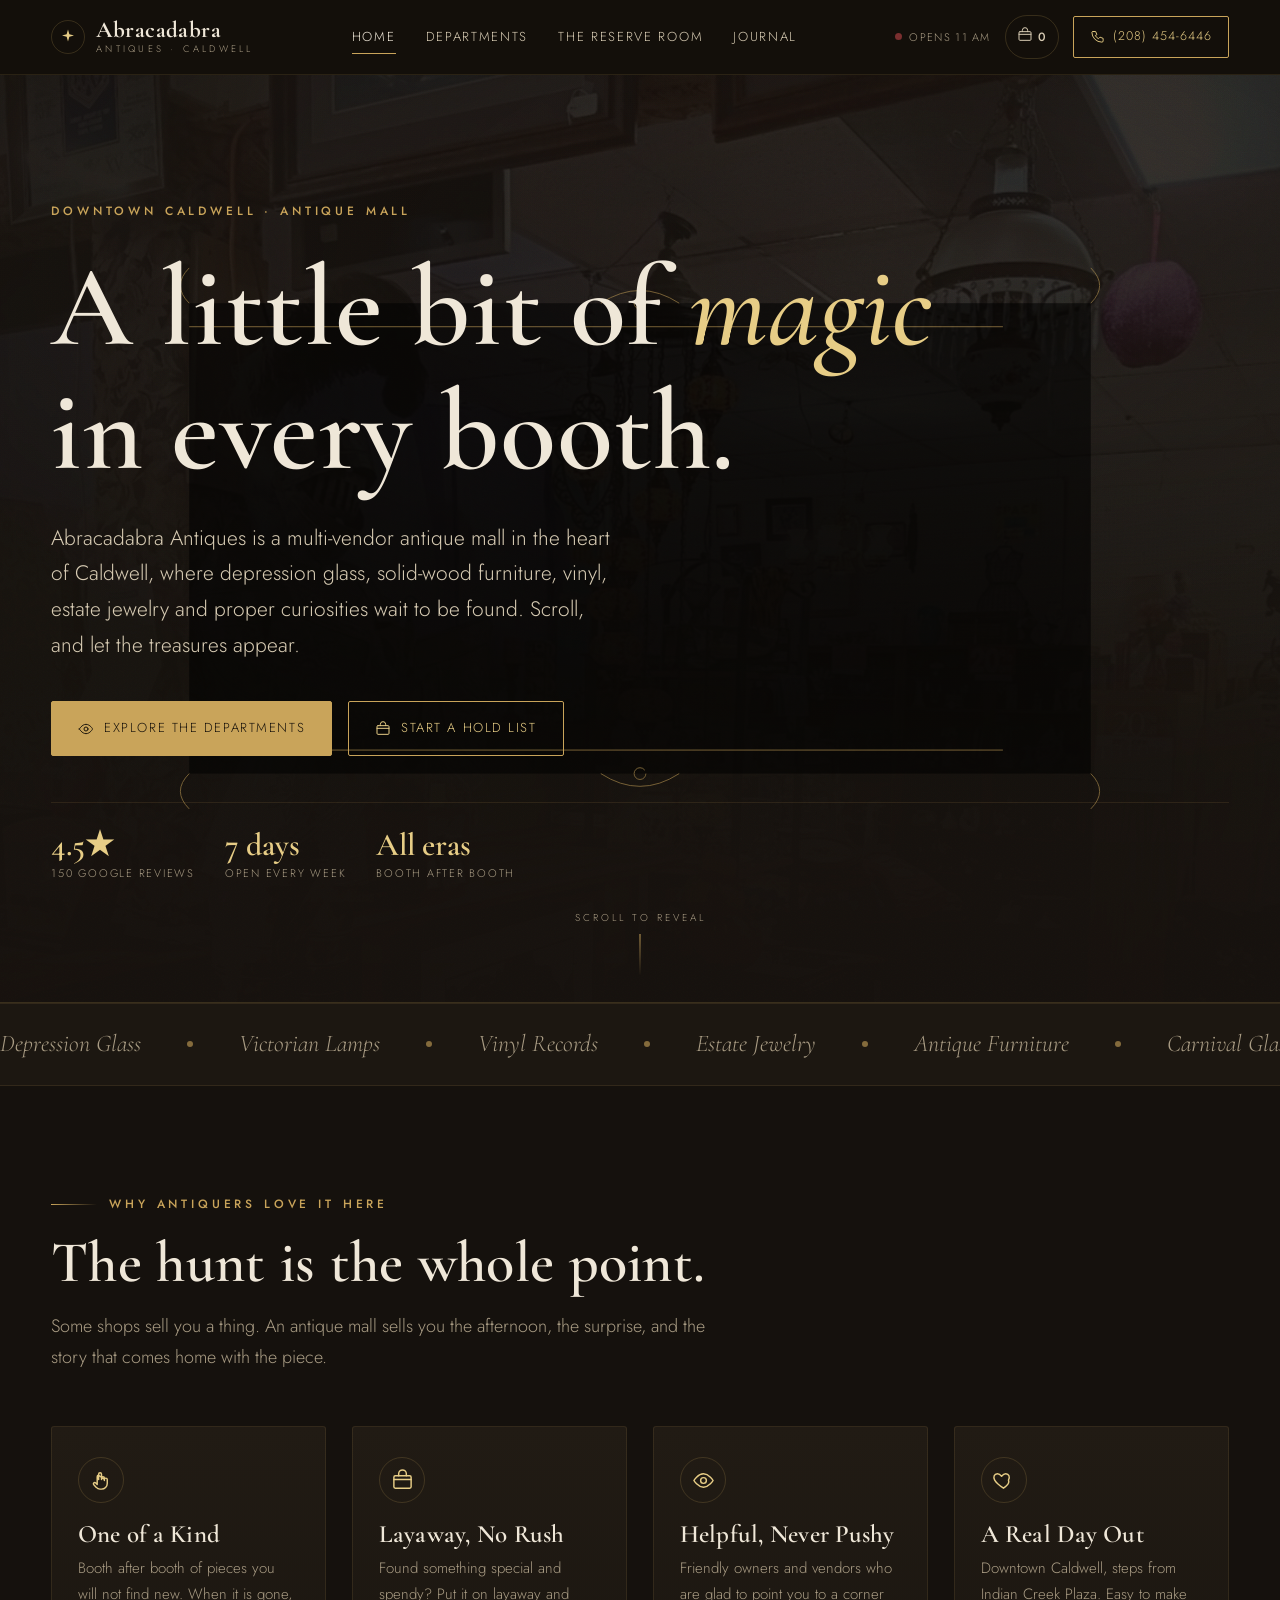
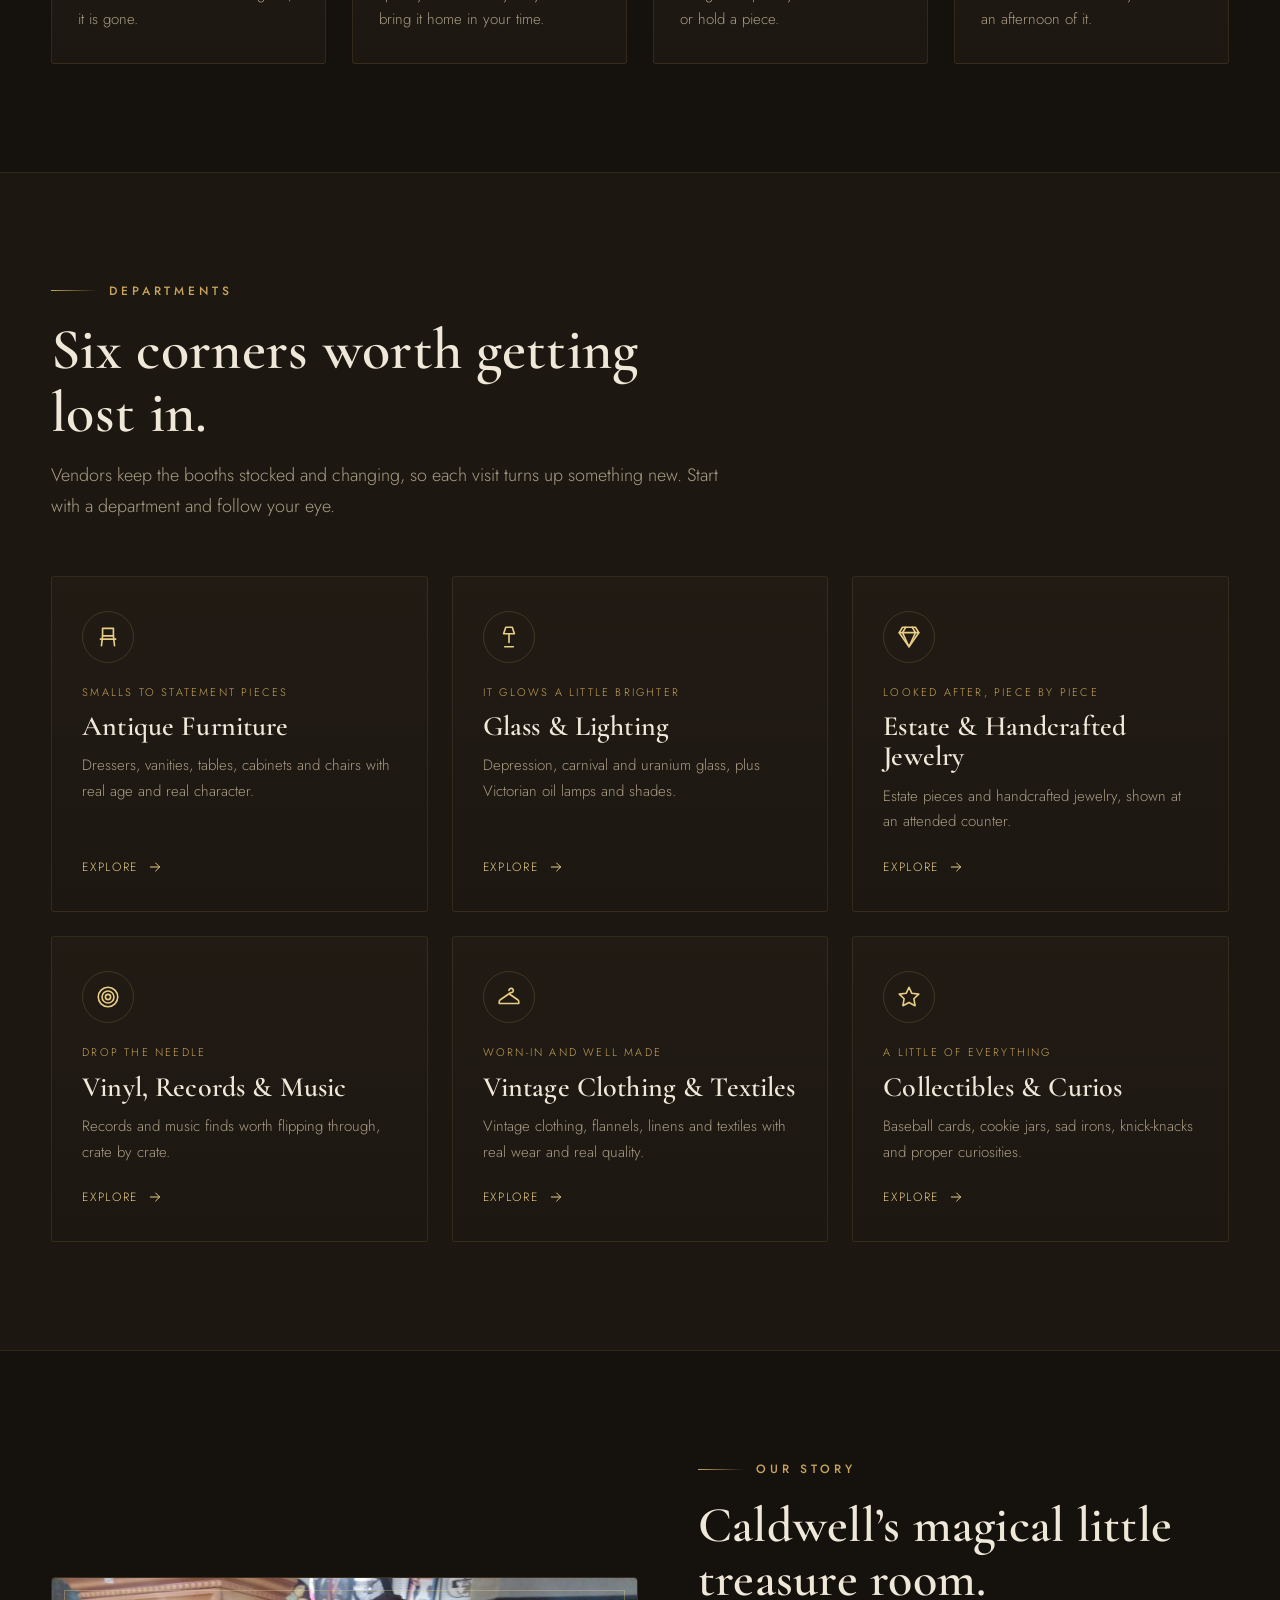
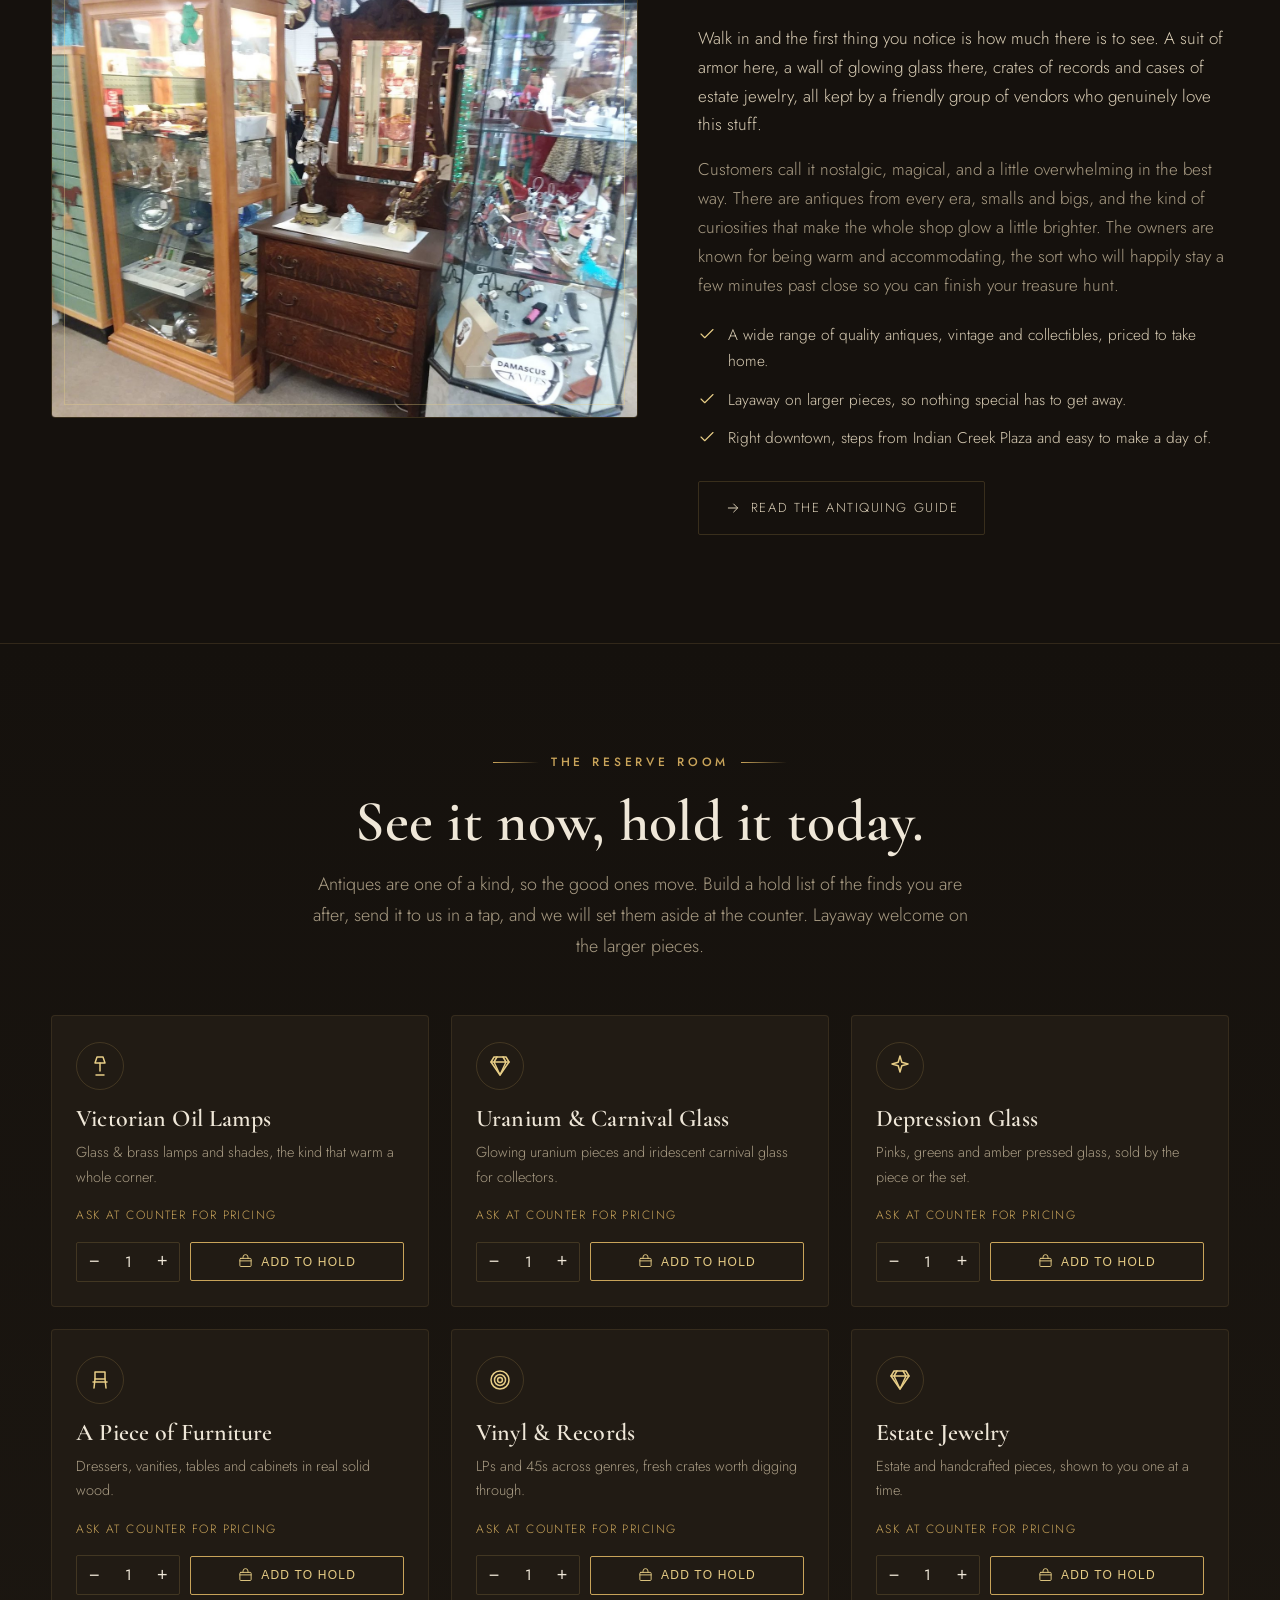
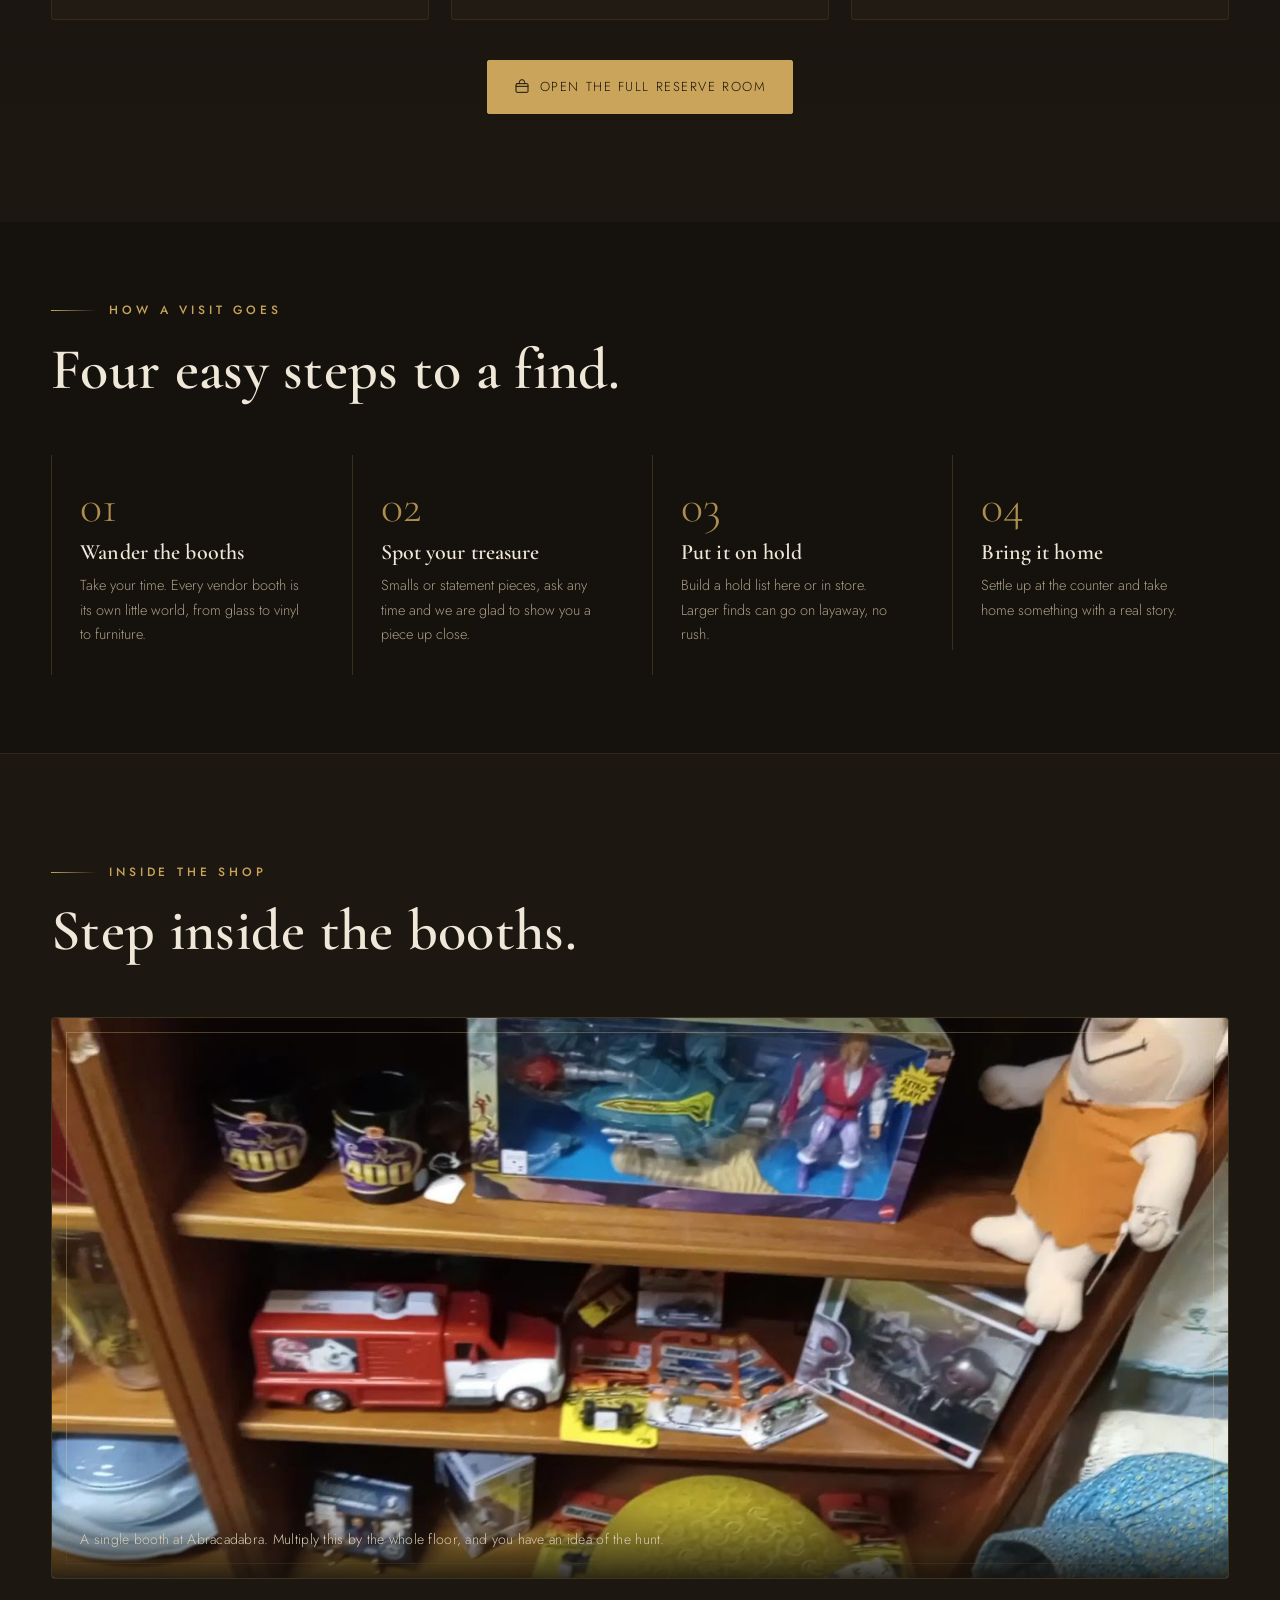
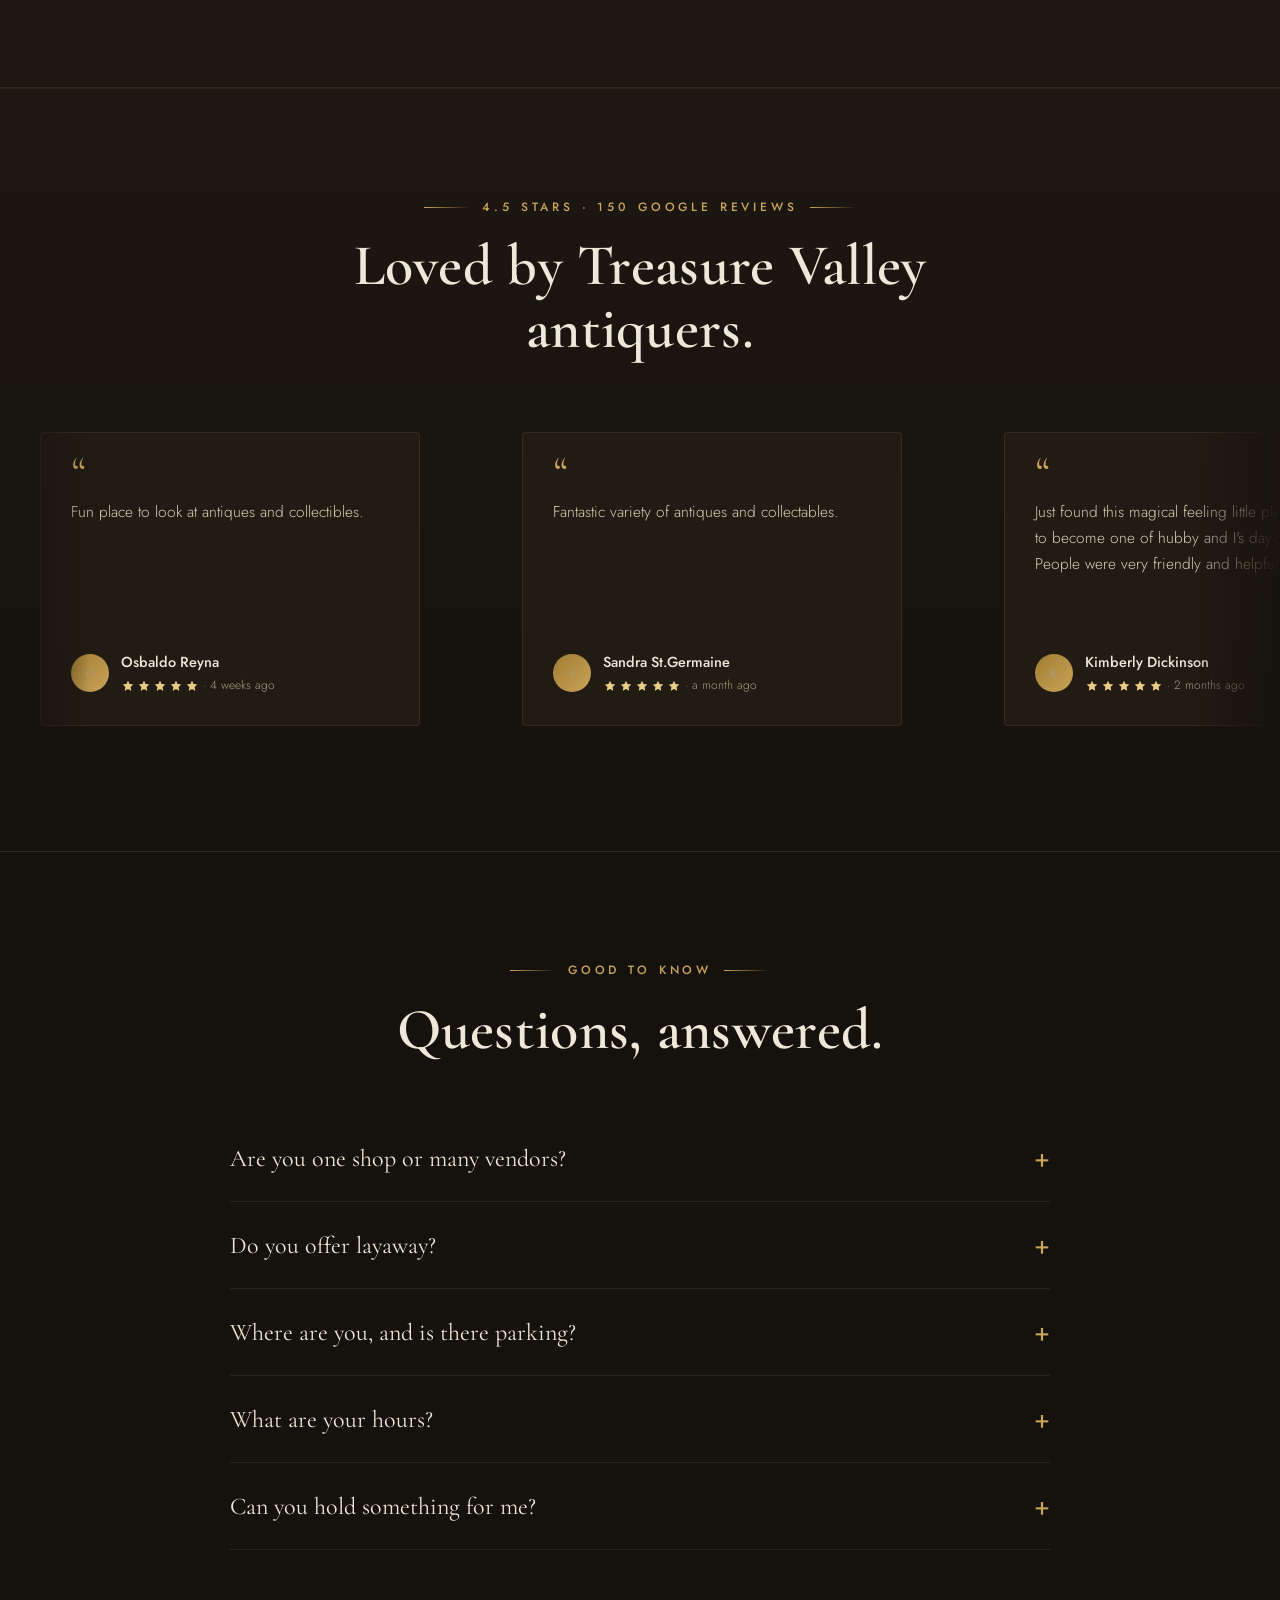
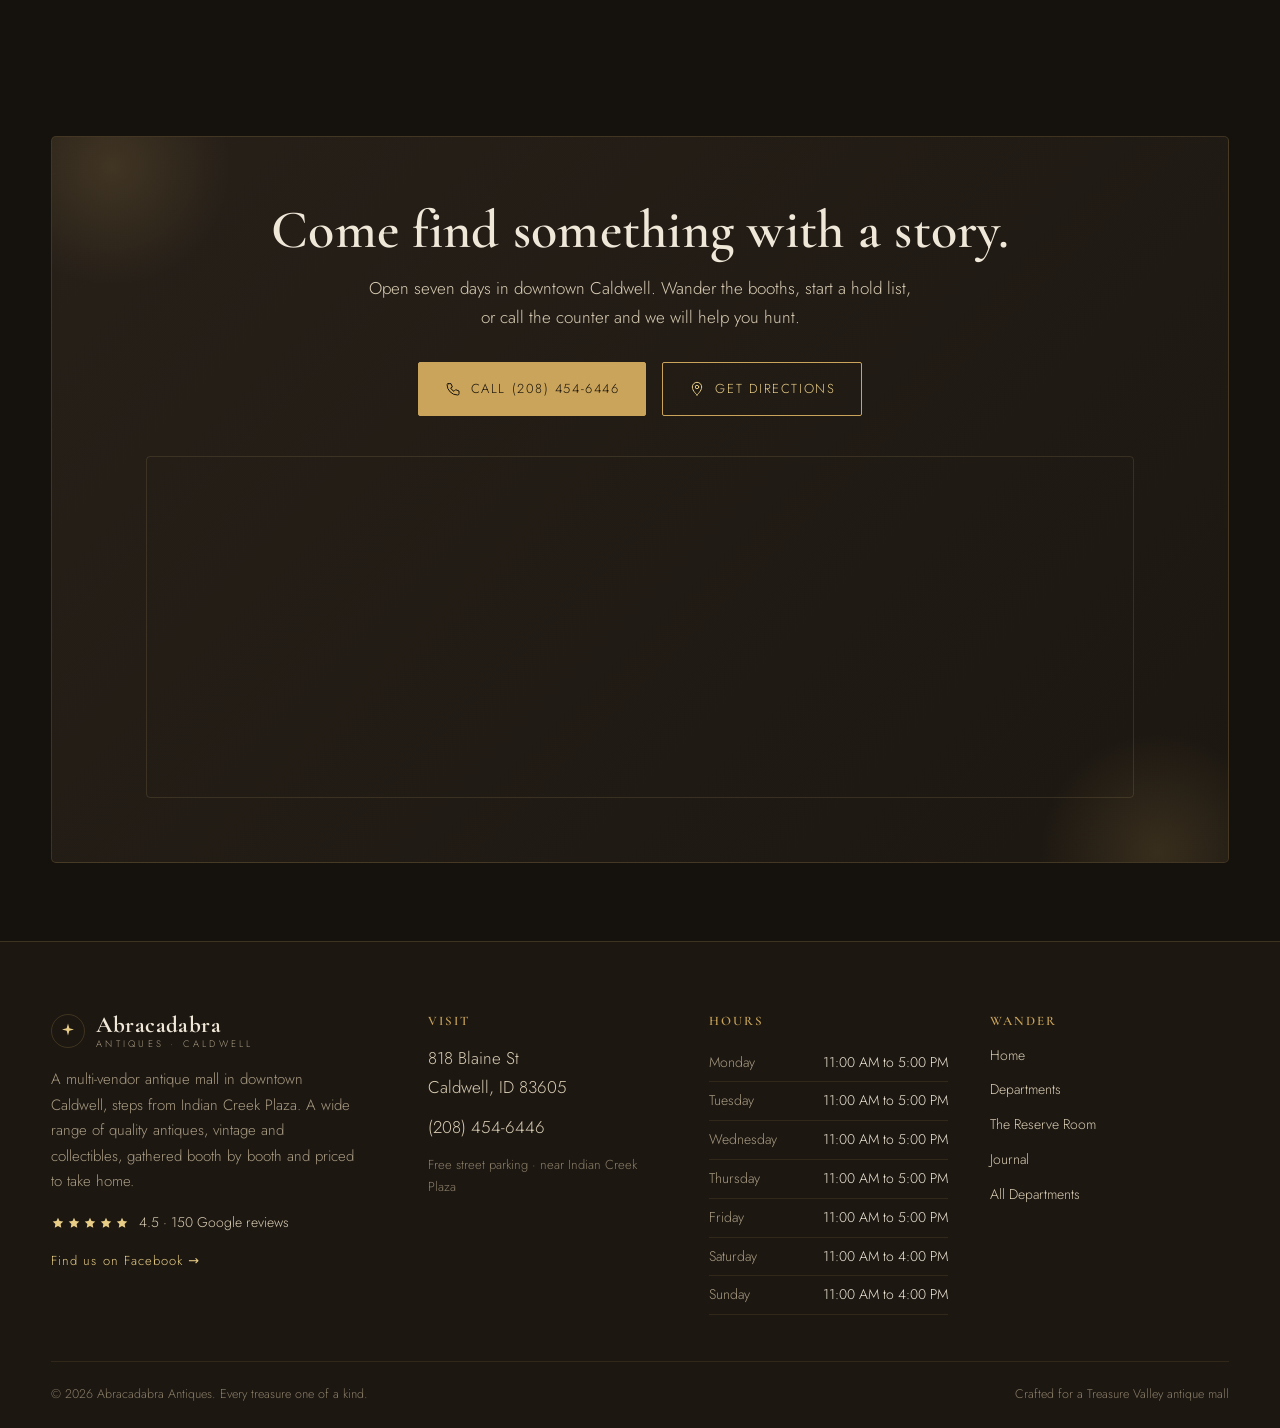
==== commit f6b3bd68: "QA fix: remove neighbor-leak photos (Avalon storefront, cafe), reallocate to 3 verified interior pho" ====
--- a/index.html
+++ b/index.html
@@ -1 +1 @@
-<!doctype html><html lang="en"><head><meta charset="utf-8"><meta name="viewport" content="width=device-width,initial-scale=1"><title>Abracadabra Antiques | Antique Mall in Downtown Caldwell, Idaho</title><meta name="description" content="Abracadabra Antiques is a multi-vendor antique mall in downtown Caldwell, ID. Depression and uranium glass, antique furniture, vinyl, estate jewelry and curiosities. Open 7 days. Layaway available."><link rel="canonical" href="https://abracadabra-antiques-caldwell.vercel.app/"><meta property="og:title" content="Abracadabra Antiques | Antique Mall in Downtown Caldwell, Idaho"><meta property="og:description" content="Abracadabra Antiques is a multi-vendor antique mall in downtown Caldwell, ID. Depression and uranium glass, antique furniture, vinyl, estate jewelry and curiosities. Open 7 days. Layaway available."><meta property="og:type" content="website"><meta property="og:image" content="https://abracadabra-antiques-caldwell.vercel.app/hero.jpg"><meta name="theme-color" content="#15110d"><link rel="preconnect" href="https://fonts.googleapis.com"><link rel="preconnect" href="https://fonts.gstatic.com" crossorigin><link href="https://fonts.googleapis.com/css2?family=Cormorant+Garamond:ital,wght@0,500;0,600;0,700;1,500;1,600&family=Jost:wght@300;400;500&display=swap" rel="stylesheet"><link rel="stylesheet" href="styles.css"><script type="application/ld+json">{"@context": "https://schema.org", "@type": ["Store", "AntiqueStore", "LocalBusiness"], "name": "Abracadabra Antiques", "image": "https://abracadabra-antiques-caldwell.vercel.app/hero.jpg", "url": "https://abracadabra-antiques-caldwell.vercel.app", "telephone": "(208) 454-6446", "priceRange": "$$", "address": {"@type": "PostalAddress", "streetAddress": "818 Blaine St", "addressLocality": "Caldwell", "addressRegion": "ID", "postalCode": "83605", "addressCountry": "US"}, "geo": {"@type": "GeoCoordinates", "latitude": 43.6644172, "longitude": -116.6884078}, "sameAs": ["https://www.facebook.com/p/Abracadabra-Antiques-100057351674582/"], "aggregateRating": {"@type": "AggregateRating", "ratingValue": "4.5", "reviewCount": "150"}, "openingHoursSpecification": [{"@type": "OpeningHoursSpecification", "dayOfWeek": ["Monday", "Tuesday", "Wednesday", "Thursday", "Friday"], "opens": "11:00", "closes": "17:00"}, {"@type": "OpeningHoursSpecification", "dayOfWeek": ["Saturday", "Sunday"], "opens": "11:00", "closes": "16:00"}]}</script><script type="application/ld+json">{"@context": "https://schema.org", "@type": "FAQPage", "mainEntity": [{"@type": "Question", "name": "Are you one shop or many vendors?", "acceptedAnswer": {"@type": "Answer", "text": "Abracadabra is a multi-vendor antique mall. Many independent vendors keep booths under one roof, which is why the variety is so wide and the selection changes so often."}}, {"@type": "Question", "name": "Do you offer layaway?", "acceptedAnswer": {"@type": "Answer", "text": "Yes. Layaway is a favorite here for larger or more spendy pieces. Ask at the counter and we will set it up so you can bring your find home in your own time."}}, {"@type": "Question", "name": "Where are you, and is there parking?", "acceptedAnswer": {"@type": "Answer", "text": "We are at 818 Blaine St in downtown Caldwell, steps from Indian Creek Plaza, with free street parking nearby. Easy to pair with lunch or a movie downtown."}}, {"@type": "Question", "name": "What are your hours?", "acceptedAnswer": {"@type": "Answer", "text": "We are open Monday through Friday 11:00 AM to 5:00 PM, and Saturday and Sunday 11:00 AM to 4:00 PM."}}, {"@type": "Question", "name": "Can you hold something for me?", "acceptedAnswer": {"@type": "Answer", "text": "Yes. Build a hold list on this site and send it to us by text or email, or call the counter, and we will set your finds aside."}}]}</script></head><body><a class="skip" href="#main">Skip to content</a><header class="site-head" id="siteHead"><div class="wrap head-in"><a class="brand" href="index.html" aria-label="Abracadabra Antiques home"><span class="brand-mark"><svg class="spk" viewBox="0 0 24 24" fill="none" stroke="currentColor" stroke-width="1.5" stroke-linecap="round" stroke-linejoin="round" aria-hidden="true"><path d="M12 2l1.8 6.2L20 10l-6.2 1.8L12 18l-1.8-6.2L4 10l6.2-1.8z"/></svg></span><span class="brand-txt"><span class="brand-name">Abracadabra</span><span class="brand-sub">ANTIQUES &middot; CALDWELL</span></span></a><nav class="nav" aria-label="Primary"><a class="nlink on" href="index.html" aria-current="page">Home</a><a class="nlink" href="departments.html">Departments</a><a class="nlink" href="shop.html">The Reserve Room</a><a class="nlink" href="journal.html">Journal</a></nav><div class="head-right"><span class="status" id="openStatus" aria-live="polite"><span class="dot"></span><span class="status-txt">Hours</span></span><a class="hold-chip" href="shop.html" data-open-cart aria-label="Your hold list"><span class="hc-ic"><svg class="ic" viewBox="0 0 24 24" fill="none" stroke="currentColor" stroke-width="1.5" stroke-linecap="round" stroke-linejoin="round" aria-hidden="true"><rect x="3" y="7" width="18" height="13" rx="1.5"/><path d="M3 11h18M8 7V5a4 4 0 0 1 8 0v2"/></svg></span><span id="holdCount" class="hc-num">0</span></a><a class="call-btn" href="tel:+12084546446"><svg class="ic" viewBox="0 0 24 24" fill="none" stroke="currentColor" stroke-width="1.5" stroke-linecap="round" stroke-linejoin="round" aria-hidden="true"><path d="M5 4h4l2 5-2.5 1.5a11 11 0 0 0 5 5L16 13l5 2v4a2 2 0 0 1-2 2A16 16 0 0 1 3 5a2 2 0 0 1 2-1z"/></svg><span>(208) 454-6446</span></a><button class="burger" id="burger" aria-label="Open menu" aria-expanded="false" aria-controls="mobileNav"><span></span><span></span><span></span></button></div></div><div class="mobile-nav" id="mobileNav" hidden><a href="index.html">Home</a><a href="departments.html">Departments</a><a href="shop.html">The Reserve Room</a><a href="journal.html">Journal</a><a class="m-call" href="tel:+12084546446"><svg class="ic" viewBox="0 0 24 24" fill="none" stroke="currentColor" stroke-width="1.5" stroke-linecap="round" stroke-linejoin="round" aria-hidden="true"><path d="M5 4h4l2 5-2.5 1.5a11 11 0 0 0 5 5L16 13l5 2v4a2 2 0 0 1-2 2A16 16 0 0 1 3 5a2 2 0 0 1 2-1z"/></svg> Call (208) 454-6446</a></div></header><main id="main"><section class="hero"><div class="hero-bg"><img src="hero.jpg" alt="Inside Abracadabra Antiques: a treasure-packed booth with a suit of armor, lamps and curiosities"></div><div class="hero-grain"></div><div class="hero-frame" aria-hidden="true"><svg viewBox="0 0 1000 560" preserveAspectRatio="xMidYMid meet"><g data-draw><rect x="40" y="40" width="920" height="480"/><line x1="40" y1="64" x2="960" y2="64"/><line x1="40" y1="496" x2="960" y2="496"/><path d="M40 40 q-18 -18 0 -36 M960 40 q18 -18 0 -36 M40 520 q-18 18 0 36 M960 520 q18 18 0 36"/><path d="M460 40 q40 -26 80 0 M460 520 q40 26 80 0"/><circle cx="500" cy="40" r="6"/><circle cx="500" cy="520" r="6"/></g></svg></div><div class="hero-in"><div class="hero-eye reveal d1"><span class="kicker">Downtown Caldwell &middot; Antique Mall</span></div><h1 class="reveal d2">A little bit of <span class="gold">magic</span><br>in every booth.</h1><p class="hero-sub reveal d3">Abracadabra Antiques is a multi-vendor antique mall in the heart of Caldwell, where depression glass, solid-wood furniture, vinyl, estate jewelry and proper curiosities wait to be found. Scroll, and let the treasures appear.</p><div class="hero-cta reveal d4"><a class="btn solid" href="departments.html"><svg class="ic" viewBox="0 0 24 24" fill="none" stroke="currentColor" stroke-width="1.5" stroke-linecap="round" stroke-linejoin="round" aria-hidden="true"><path d="M2 12s4-7 10-7 10 7 10 7-4 7-10 7-10-7-10-7z"/><circle cx="12" cy="12" r="3"/></svg> Explore the departments</a><a class="btn" href="shop.html"><svg class="ic" viewBox="0 0 24 24" fill="none" stroke="currentColor" stroke-width="1.5" stroke-linecap="round" stroke-linejoin="round" aria-hidden="true"><rect x="3" y="7" width="18" height="13" rx="1.5"/><path d="M3 11h18M8 7V5a4 4 0 0 1 8 0v2"/></svg> Start a hold list</a></div><div class="hero-meta reveal d4"><div class="m"><b>4.5&#9733;</b><span>150 Google reviews</span></div><div class="m"><b>7 days</b><span>Open every week</span></div><div class="m"><b>All eras</b><span>Booth after booth</span></div></div></div><div class="scroll-hint"><span>Scroll to reveal</span><span class="bar"></span></div></section><div class="marquee"><div class="track"><span>Depression Glass</span><span>Victorian Lamps</span><span>Vinyl Records</span><span>Estate Jewelry</span><span>Antique Furniture</span><span>Carnival Glass</span><span>Vintage Flannels</span><span>Curiosities</span><span>Depression Glass</span><span>Victorian Lamps</span><span>Vinyl Records</span><span>Estate Jewelry</span><span>Antique Furniture</span><span>Carnival Glass</span><span>Vintage Flannels</span><span>Curiosities</span></div></div><section class="sec"><div class="wrap"><div class="sec-head reveal"><div class="eyebrow"><span class="ln"></span><span class="kicker">Why antiquers love it here</span></div><h2>The hunt is the whole point.</h2><p>Some shops sell you a thing. An antique mall sells you the afternoon, the surprise, and the story that comes home with the piece.</p></div><div class="promise"><div class="reveal"><div class="pcard"><div class="pic"><svg class="ic" viewBox="0 0 24 24" fill="none" stroke="currentColor" stroke-width="1.5" stroke-linecap="round" stroke-linejoin="round" aria-hidden="true"><path d="M9 11V5.5a1.5 1.5 0 0 1 3 0V11m0-1.5a1.5 1.5 0 0 1 3 0V12m0-1a1.5 1.5 0 0 1 3 0v4a6 6 0 0 1-6 6h-1.6a5 5 0 0 1-3.8-1.8L4 16.5s-1-1.2 0-2 2 .2 2 .2l1.5 1.5V8a1.5 1.5 0 0 1 1.5-1.5z"/></svg></div><h3>One of a Kind</h3><p>Booth after booth of pieces you will not find new. When it is gone, it is gone.</p></div></div><div class="reveal"><div class="pcard"><div class="pic"><svg class="ic" viewBox="0 0 24 24" fill="none" stroke="currentColor" stroke-width="1.5" stroke-linecap="round" stroke-linejoin="round" aria-hidden="true"><rect x="3" y="7" width="18" height="13" rx="1.5"/><path d="M3 11h18M8 7V5a4 4 0 0 1 8 0v2"/></svg></div><h3>Layaway, No Rush</h3><p>Found something special and spendy? Put it on layaway and bring it home in your time.</p></div></div><div class="reveal"><div class="pcard"><div class="pic"><svg class="ic" viewBox="0 0 24 24" fill="none" stroke="currentColor" stroke-width="1.5" stroke-linecap="round" stroke-linejoin="round" aria-hidden="true"><path d="M2 12s4-7 10-7 10 7 10 7-4 7-10 7-10-7-10-7z"/><circle cx="12" cy="12" r="3"/></svg></div><h3>Helpful, Never Pushy</h3><p>Friendly owners and vendors who are glad to point you to a corner or hold a piece.</p></div></div><div class="reveal"><div class="pcard"><div class="pic"><svg class="ic" viewBox="0 0 24 24" fill="none" stroke="currentColor" stroke-width="1.5" stroke-linecap="round" stroke-linejoin="round" aria-hidden="true"><path d="M12 20s-7-4.5-9.2-8.3C1 8.5 2.3 5 5.6 5c1.9 0 3.2 1.1 4.4 2.6C11.2 6.1 12.5 5 14.4 5c3.3 0 4.6 3.5 2.8 6.7C19 15.5 12 20 12 20z"/></svg></div><h3>A Real Day Out</h3><p>Downtown Caldwell, steps from Indian Creek Plaza. Easy to make an afternoon of it.</p></div></div></div></div></section><section class="sec" style="background:var(--bg2);border-top:1px solid var(--line2);border-bottom:1px solid var(--line2)"><div class="wrap"><div class="sec-head reveal"><div class="eyebrow"><span class="ln"></span><span class="kicker">Departments</span></div><h2>Six corners worth getting lost in.</h2><p>Vendors keep the booths stocked and changing, so each visit turns up something new. Start with a department and follow your eye.</p></div><div class="dept-grid"><a class="reveal" href="antique-furniture.html" style="display:flex"><div class="dcard"><div class="dic"><svg class="ic" viewBox="0 0 24 24" fill="none" stroke="currentColor" stroke-width="1.5" stroke-linecap="round" stroke-linejoin="round" aria-hidden="true"><path d="M7 4h10v7H7z"/><path d="M7 11l-1 9M17 11l1 9M5 14h14"/></svg></div><div class="dk">Smalls to statement pieces</div><h3>Antique Furniture</h3><p>Dressers, vanities, tables, cabinets and chairs with real age and real character.</p><span class="dgo">Explore <svg class="ic" viewBox="0 0 24 24" fill="none" stroke="currentColor" stroke-width="1.5" stroke-linecap="round" stroke-linejoin="round" aria-hidden="true"><path d="M5 12h14M13 6l6 6-6 6"/></svg></span></div></a><a class="reveal" href="glass-and-lighting.html" style="display:flex"><div class="dcard"><div class="dic"><svg class="ic" viewBox="0 0 24 24" fill="none" stroke="currentColor" stroke-width="1.5" stroke-linecap="round" stroke-linejoin="round" aria-hidden="true"><path d="M9 3h6l2 6H7z"/><path d="M12 9v8M8 21h8"/></svg></div><div class="dk">It glows a little brighter</div><h3>Glass & Lighting</h3><p>Depression, carnival and uranium glass, plus Victorian oil lamps and shades.</p><span class="dgo">Explore <svg class="ic" viewBox="0 0 24 24" fill="none" stroke="currentColor" stroke-width="1.5" stroke-linecap="round" stroke-linejoin="round" aria-hidden="true"><path d="M5 12h14M13 6l6 6-6 6"/></svg></span></div></a><a class="reveal" href="estate-and-handcrafted-jewelry.html" style="display:flex"><div class="dcard"><div class="dic"><svg class="ic" viewBox="0 0 24 24" fill="none" stroke="currentColor" stroke-width="1.5" stroke-linecap="round" stroke-linejoin="round" aria-hidden="true"><path d="M6 3h12l3 5-9 13L3 8z"/><path d="M3 8h18M9 3l-3 5 6 13 6-13-3-5"/></svg></div><div class="dk">Looked after, piece by piece</div><h3>Estate & Handcrafted Jewelry</h3><p>Estate pieces and handcrafted jewelry, shown at an attended counter.</p><span class="dgo">Explore <svg class="ic" viewBox="0 0 24 24" fill="none" stroke="currentColor" stroke-width="1.5" stroke-linecap="round" stroke-linejoin="round" aria-hidden="true"><path d="M5 12h14M13 6l6 6-6 6"/></svg></span></div></a><a class="reveal" href="vinyl-records-and-music.html" style="display:flex"><div class="dcard"><div class="dic"><svg class="ic" viewBox="0 0 24 24" fill="none" stroke="currentColor" stroke-width="1.5" stroke-linecap="round" stroke-linejoin="round" aria-hidden="true"><circle cx="12" cy="12" r="9"/><circle cx="12" cy="12" r="2.4"/><circle cx="12" cy="12" r="5.5"/></svg></div><div class="dk">Drop the needle</div><h3>Vinyl, Records & Music</h3><p>Records and music finds worth flipping through, crate by crate.</p><span class="dgo">Explore <svg class="ic" viewBox="0 0 24 24" fill="none" stroke="currentColor" stroke-width="1.5" stroke-linecap="round" stroke-linejoin="round" aria-hidden="true"><path d="M5 12h14M13 6l6 6-6 6"/></svg></span></div></a><a class="reveal" href="vintage-clothing-and-textiles.html" style="display:flex"><div class="dcard"><div class="dic"><svg class="ic" viewBox="0 0 24 24" fill="none" stroke="currentColor" stroke-width="1.5" stroke-linecap="round" stroke-linejoin="round" aria-hidden="true"><path d="M12 6a2 2 0 1 1 1.4 1.9L12 9l8 5.5a2 2 0 0 1 1 1.7V18H3v-1.8a2 2 0 0 1 1-1.7L12 9"/></svg></div><div class="dk">Worn-in and well made</div><h3>Vintage Clothing & Textiles</h3><p>Vintage clothing, flannels, linens and textiles with real wear and real quality.</p><span class="dgo">Explore <svg class="ic" viewBox="0 0 24 24" fill="none" stroke="currentColor" stroke-width="1.5" stroke-linecap="round" stroke-linejoin="round" aria-hidden="true"><path d="M5 12h14M13 6l6 6-6 6"/></svg></span></div></a><a class="reveal" href="collectibles-and-curios.html" style="display:flex"><div class="dcard"><div class="dic"><svg class="ic" viewBox="0 0 24 24" fill="none" stroke="currentColor" stroke-width="1.5" stroke-linecap="round" stroke-linejoin="round" aria-hidden="true"><path d="M12 3l2.6 5.6L21 9.3l-4.5 4.3 1.1 6.4L12 17l-5.6 3 1.1-6.4L3 9.3l6.4-.7z"/></svg></div><div class="dk">A little of everything</div><h3>Collectibles & Curios</h3><p>Baseball cards, cookie jars, sad irons, knick-knacks and proper curiosities.</p><span class="dgo">Explore <svg class="ic" viewBox="0 0 24 24" fill="none" stroke="currentColor" stroke-width="1.5" stroke-linecap="round" stroke-linejoin="round" aria-hidden="true"><path d="M5 12h14M13 6l6 6-6 6"/></svg></span></div></a></div></div></section><section class="sec"><div class="wrap"><div class="split"><div class="s-media reveal"><img src="story.jpg" alt="A cozy vignette of antique furniture and lamps inside Abracadabra Antiques"><span class="frameline"></span></div><div class="s-body reveal d2"><div class="eyebrow"><span class="ln"></span><span class="kicker">Our story</span></div><h2>Caldwell&rsquo;s magical little treasure room.</h2><p>Walk in and the first thing you notice is how much there is to see. A suit of armor here, a wall of glowing glass there, crates of records and cases of estate jewelry, all kept by a friendly group of vendors who genuinely love this stuff.</p><p class="muted">Customers call it nostalgic, magical, and a little overwhelming in the best way. There are antiques from every era, smalls and bigs, and the kind of curiosities that make the whole shop glow a little brighter. The owners are known for being warm and accommodating, the sort who will happily stay a few minutes past close so you can finish your treasure hunt.</p><ul class="s-list"><li><svg class="ic" viewBox="0 0 24 24" fill="none" stroke="currentColor" stroke-width="1.5" stroke-linecap="round" stroke-linejoin="round" aria-hidden="true"><path d="M4 12l5 5L20 6"/></svg>A wide range of quality antiques, vintage and collectibles, priced to take home.</li><li><svg class="ic" viewBox="0 0 24 24" fill="none" stroke="currentColor" stroke-width="1.5" stroke-linecap="round" stroke-linejoin="round" aria-hidden="true"><path d="M4 12l5 5L20 6"/></svg>Layaway on larger pieces, so nothing special has to get away.</li><li><svg class="ic" viewBox="0 0 24 24" fill="none" stroke="currentColor" stroke-width="1.5" stroke-linecap="round" stroke-linejoin="round" aria-hidden="true"><path d="M4 12l5 5L20 6"/></svg>Right downtown, steps from Indian Creek Plaza and easy to make a day of.</li></ul><div style="margin-top:30px"><a class="btn ghost" href="journal.html"><svg class="ic" viewBox="0 0 24 24" fill="none" stroke="currentColor" stroke-width="1.5" stroke-linecap="round" stroke-linejoin="round" aria-hidden="true"><path d="M5 12h14M13 6l6 6-6 6"/></svg> Read the antiquing guide</a></div></div></div></div></section><section class="sec" id="reserve" style="background:linear-gradient(180deg,var(--bg),var(--bg2));border-top:1px solid var(--line2)"><div class="wrap"><div class="sec-head center reveal"><div class="eyebrow" style="justify-content:center"><span class="ln"></span><span class="kicker">The Reserve Room</span><span class="ln"></span></div><h2>See it now, hold it today.</h2><p>Antiques are one of a kind, so the good ones move. Build a hold list of the finds you are after, send it to us in a tap, and we will set them aside at the counter. Layaway welcome on the larger pieces.</p></div><div class="shop-grid"><div class="reveal" style="display:flex"><div class="pcardx" data-add data-id="oil-lamps" data-name="Victorian Oil Lamps"><div class="pcap"><div class="pic2"><svg class="ic" viewBox="0 0 24 24" fill="none" stroke="currentColor" stroke-width="1.5" stroke-linecap="round" stroke-linejoin="round" aria-hidden="true"><path d="M9 3h6l2 6H7z"/><path d="M12 9v8M8 21h8"/></svg></div><h3>Victorian Oil Lamps</h3><p>Glass & brass lamps and shades, the kind that warm a whole corner.</p><div class="price">Ask at counter for pricing</div><div class="add-row"><div class="qty"><button class="qminus" type="button" aria-label="Decrease">&minus;</button><input class="qv" type="number" value="1" min="1" aria-label="Quantity"><button class="qplus" type="button" aria-label="Increase">+</button></div><button class="add-btn" type="button"><svg class="ic" viewBox="0 0 24 24" fill="none" stroke="currentColor" stroke-width="1.5" stroke-linecap="round" stroke-linejoin="round" aria-hidden="true"><rect x="3" y="7" width="18" height="13" rx="1.5"/><path d="M3 11h18M8 7V5a4 4 0 0 1 8 0v2"/></svg><span class="lbl">Add to hold</span></button></div></div></div></div><div class="reveal" style="display:flex"><div class="pcardx" data-add data-id="uranium-glass" data-name="Uranium & Carnival Glass"><div class="pcap"><div class="pic2"><svg class="ic" viewBox="0 0 24 24" fill="none" stroke="currentColor" stroke-width="1.5" stroke-linecap="round" stroke-linejoin="round" aria-hidden="true"><path d="M6 3h12l3 5-9 13L3 8z"/><path d="M3 8h18M9 3l-3 5 6 13 6-13-3-5"/></svg></div><h3>Uranium & Carnival Glass</h3><p>Glowing uranium pieces and iridescent carnival glass for collectors.</p><div class="price">Ask at counter for pricing</div><div class="add-row"><div class="qty"><button class="qminus" type="button" aria-label="Decrease">&minus;</button><input class="qv" type="number" value="1" min="1" aria-label="Quantity"><button class="qplus" type="button" aria-label="Increase">+</button></div><button class="add-btn" type="button"><svg class="ic" viewBox="0 0 24 24" fill="none" stroke="currentColor" stroke-width="1.5" stroke-linecap="round" stroke-linejoin="round" aria-hidden="true"><rect x="3" y="7" width="18" height="13" rx="1.5"/><path d="M3 11h18M8 7V5a4 4 0 0 1 8 0v2"/></svg><span class="lbl">Add to hold</span></button></div></div></div></div><div class="reveal" style="display:flex"><div class="pcardx" data-add data-id="depression-glass" data-name="Depression Glass"><div class="pcap"><div class="pic2"><svg class="ic" viewBox="0 0 24 24" fill="none" stroke="currentColor" stroke-width="1.5" stroke-linecap="round" stroke-linejoin="round" aria-hidden="true"><path d="M12 2l1.8 6.2L20 10l-6.2 1.8L12 18l-1.8-6.2L4 10l6.2-1.8z"/></svg></div><h3>Depression Glass</h3><p>Pinks, greens and amber pressed glass, sold by the piece or the set.</p><div class="price">Ask at counter for pricing</div><div class="add-row"><div class="qty"><button class="qminus" type="button" aria-label="Decrease">&minus;</button><input class="qv" type="number" value="1" min="1" aria-label="Quantity"><button class="qplus" type="button" aria-label="Increase">+</button></div><button class="add-btn" type="button"><svg class="ic" viewBox="0 0 24 24" fill="none" stroke="currentColor" stroke-width="1.5" stroke-linecap="round" stroke-linejoin="round" aria-hidden="true"><rect x="3" y="7" width="18" height="13" rx="1.5"/><path d="M3 11h18M8 7V5a4 4 0 0 1 8 0v2"/></svg><span class="lbl">Add to hold</span></button></div></div></div></div><div class="reveal" style="display:flex"><div class="pcardx" data-add data-id="antique-furniture" data-name="A Piece of Furniture"><div class="pcap"><div class="pic2"><svg class="ic" viewBox="0 0 24 24" fill="none" stroke="currentColor" stroke-width="1.5" stroke-linecap="round" stroke-linejoin="round" aria-hidden="true"><path d="M7 4h10v7H7z"/><path d="M7 11l-1 9M17 11l1 9M5 14h14"/></svg></div><h3>A Piece of Furniture</h3><p>Dressers, vanities, tables and cabinets in real solid wood.</p><div class="price">Ask at counter for pricing</div><div class="add-row"><div class="qty"><button class="qminus" type="button" aria-label="Decrease">&minus;</button><input class="qv" type="number" value="1" min="1" aria-label="Quantity"><button class="qplus" type="button" aria-label="Increase">+</button></div><button class="add-btn" type="button"><svg class="ic" viewBox="0 0 24 24" fill="none" stroke="currentColor" stroke-width="1.5" stroke-linecap="round" stroke-linejoin="round" aria-hidden="true"><rect x="3" y="7" width="18" height="13" rx="1.5"/><path d="M3 11h18M8 7V5a4 4 0 0 1 8 0v2"/></svg><span class="lbl">Add to hold</span></button></div></div></div></div><div class="reveal" style="display:flex"><div class="pcardx" data-add data-id="vinyl-records" data-name="Vinyl & Records"><div class="pcap"><div class="pic2"><svg class="ic" viewBox="0 0 24 24" fill="none" stroke="currentColor" stroke-width="1.5" stroke-linecap="round" stroke-linejoin="round" aria-hidden="true"><circle cx="12" cy="12" r="9"/><circle cx="12" cy="12" r="2.4"/><circle cx="12" cy="12" r="5.5"/></svg></div><h3>Vinyl & Records</h3><p>LPs and 45s across genres, fresh crates worth digging through.</p><div class="price">Ask at counter for pricing</div><div class="add-row"><div class="qty"><button class="qminus" type="button" aria-label="Decrease">&minus;</button><input class="qv" type="number" value="1" min="1" aria-label="Quantity"><button class="qplus" type="button" aria-label="Increase">+</button></div><button class="add-btn" type="button"><svg class="ic" viewBox="0 0 24 24" fill="none" stroke="currentColor" stroke-width="1.5" stroke-linecap="round" stroke-linejoin="round" aria-hidden="true"><rect x="3" y="7" width="18" height="13" rx="1.5"/><path d="M3 11h18M8 7V5a4 4 0 0 1 8 0v2"/></svg><span class="lbl">Add to hold</span></button></div></div></div></div><div class="reveal" style="display:flex"><div class="pcardx" data-add data-id="estate-jewelry" data-name="Estate Jewelry"><div class="pcap"><div class="pic2"><svg class="ic" viewBox="0 0 24 24" fill="none" stroke="currentColor" stroke-width="1.5" stroke-linecap="round" stroke-linejoin="round" aria-hidden="true"><path d="M6 3h12l3 5-9 13L3 8z"/><path d="M3 8h18M9 3l-3 5 6 13 6-13-3-5"/></svg></div><h3>Estate Jewelry</h3><p>Estate and handcrafted pieces, shown to you one at a time.</p><div class="price">Ask at counter for pricing</div><div class="add-row"><div class="qty"><button class="qminus" type="button" aria-label="Decrease">&minus;</button><input class="qv" type="number" value="1" min="1" aria-label="Quantity"><button class="qplus" type="button" aria-label="Increase">+</button></div><button class="add-btn" type="button"><svg class="ic" viewBox="0 0 24 24" fill="none" stroke="currentColor" stroke-width="1.5" stroke-linecap="round" stroke-linejoin="round" aria-hidden="true"><rect x="3" y="7" width="18" height="13" rx="1.5"/><path d="M3 11h18M8 7V5a4 4 0 0 1 8 0v2"/></svg><span class="lbl">Add to hold</span></button></div></div></div></div></div><div style="text-align:center;margin-top:40px"><a class="btn solid" href="shop.html"><svg class="ic" viewBox="0 0 24 24" fill="none" stroke="currentColor" stroke-width="1.5" stroke-linecap="round" stroke-linejoin="round" aria-hidden="true"><rect x="3" y="7" width="18" height="13" rx="1.5"/><path d="M3 11h18M8 7V5a4 4 0 0 1 8 0v2"/></svg> Open the full Reserve Room</a></div></div></section><section class="sec tight"><div class="wrap"><div class="sec-head reveal"><div class="eyebrow"><span class="ln"></span><span class="kicker">How a visit goes</span></div><h2>Four easy steps to a find.</h2></div><div class="steps"><div class="reveal"><div class="step"><div class="n">01</div><h3>Wander the booths</h3><p>Take your time. Every vendor booth is its own little world, from glass to vinyl to furniture.</p></div></div><div class="reveal"><div class="step"><div class="n">02</div><h3>Spot your treasure</h3><p>Smalls or statement pieces, ask any time and we are glad to show you a piece up close.</p></div></div><div class="reveal"><div class="step"><div class="n">03</div><h3>Put it on hold</h3><p>Build a hold list here or in store. Larger finds can go on layaway, no rush.</p></div></div><div class="reveal"><div class="step"><div class="n">04</div><h3>Bring it home</h3><p>Settle up at the counter and take home something with a real story.</p></div></div></div></div></section><section class="sec" style="background:var(--bg2);border-top:1px solid var(--line2);border-bottom:1px solid var(--line2)"><div class="wrap"><div class="sec-head reveal"><div class="eyebrow"><span class="ln"></span><span class="kicker">Inside the shop</span></div><h2>A few corners of the collection.</h2></div><div class="gallery reveal"><div class="gitem" style="grid-column:span 4;grid-row:span 2"><img src="cabinets.jpg" alt="Glass display cases and an antique vanity with mirror at Abracadabra Antiques" loading="lazy"></div><div class="gitem" style="grid-column:span 2;grid-row:span 2"><img src="vinyl.jpg" alt="A vintage vinyl record from the music crates at Abracadabra Antiques" loading="lazy"></div><div class="gitem" style="grid-column:span 6;grid-row:span 1"><img src="shelf.jpg" alt="Shelves of collectibles and curiosities at Abracadabra Antiques" loading="lazy"></div></div></div></section><section class="sec reviews"><div class="wrap"><div class="sec-head center reveal"><div class="eyebrow" style="justify-content:center"><span class="ln"></span><span class="kicker">4.5 stars &middot; 150 Google reviews</span><span class="ln"></span></div><h2>Loved by Treasure Valley antiquers.</h2></div></div><div class="rev-marq"><div class="rev-track"><figure class="rcard"><div class="qt">&ldquo;</div><p>Fun place to look at antiques and collectibles.</p><figcaption class="who"><span class="av">O</span><span><b>Osbaldo Reyna</b><br><span><span class="stars" aria-hidden="true"><svg class="st" viewBox="0 0 24 24"><path d="M12 3l2.6 5.6L21 9.3l-4.5 4.3 1.1 6.4L12 17l-5.6 3 1.1-6.4L3 9.3l6.4-.7z"/></svg><svg class="st" viewBox="0 0 24 24"><path d="M12 3l2.6 5.6L21 9.3l-4.5 4.3 1.1 6.4L12 17l-5.6 3 1.1-6.4L3 9.3l6.4-.7z"/></svg><svg class="st" viewBox="0 0 24 24"><path d="M12 3l2.6 5.6L21 9.3l-4.5 4.3 1.1 6.4L12 17l-5.6 3 1.1-6.4L3 9.3l6.4-.7z"/></svg><svg class="st" viewBox="0 0 24 24"><path d="M12 3l2.6 5.6L21 9.3l-4.5 4.3 1.1 6.4L12 17l-5.6 3 1.1-6.4L3 9.3l6.4-.7z"/></svg><svg class="st" viewBox="0 0 24 24"><path d="M12 3l2.6 5.6L21 9.3l-4.5 4.3 1.1 6.4L12 17l-5.6 3 1.1-6.4L3 9.3l6.4-.7z"/></svg></span> &middot; 4 weeks ago</span></span></figcaption></figure><figure class="rcard"><div class="qt">&ldquo;</div><p>Fantastic variety of antiques and collectables.</p><figcaption class="who"><span class="av">S</span><span><b>Sandra St.Germaine</b><br><span><span class="stars" aria-hidden="true"><svg class="st" viewBox="0 0 24 24"><path d="M12 3l2.6 5.6L21 9.3l-4.5 4.3 1.1 6.4L12 17l-5.6 3 1.1-6.4L3 9.3l6.4-.7z"/></svg><svg class="st" viewBox="0 0 24 24"><path d="M12 3l2.6 5.6L21 9.3l-4.5 4.3 1.1 6.4L12 17l-5.6 3 1.1-6.4L3 9.3l6.4-.7z"/></svg><svg class="st" viewBox="0 0 24 24"><path d="M12 3l2.6 5.6L21 9.3l-4.5 4.3 1.1 6.4L12 17l-5.6 3 1.1-6.4L3 9.3l6.4-.7z"/></svg><svg class="st" viewBox="0 0 24 24"><path d="M12 3l2.6 5.6L21 9.3l-4.5 4.3 1.1 6.4L12 17l-5.6 3 1.1-6.4L3 9.3l6.4-.7z"/></svg><svg class="st" viewBox="0 0 24 24"><path d="M12 3l2.6 5.6L21 9.3l-4.5 4.3 1.1 6.4L12 17l-5.6 3 1.1-6.4L3 9.3l6.4-.7z"/></svg></span> &middot; a month ago</span></span></figcaption></figure><figure class="rcard"><div class="qt">&ldquo;</div><p>Just found this magical feeling little place. Going to become one of hubby and I&#x27;s day-date places. People were very friendly and helpful.</p><figcaption class="who"><span class="av">K</span><span><b>Kimberly Dickinson</b><br><span><span class="stars" aria-hidden="true"><svg class="st" viewBox="0 0 24 24"><path d="M12 3l2.6 5.6L21 9.3l-4.5 4.3 1.1 6.4L12 17l-5.6 3 1.1-6.4L3 9.3l6.4-.7z"/></svg><svg class="st" viewBox="0 0 24 24"><path d="M12 3l2.6 5.6L21 9.3l-4.5 4.3 1.1 6.4L12 17l-5.6 3 1.1-6.4L3 9.3l6.4-.7z"/></svg><svg class="st" viewBox="0 0 24 24"><path d="M12 3l2.6 5.6L21 9.3l-4.5 4.3 1.1 6.4L12 17l-5.6 3 1.1-6.4L3 9.3l6.4-.7z"/></svg><svg class="st" viewBox="0 0 24 24"><path d="M12 3l2.6 5.6L21 9.3l-4.5 4.3 1.1 6.4L12 17l-5.6 3 1.1-6.4L3 9.3l6.4-.7z"/></svg><svg class="st" viewBox="0 0 24 24"><path d="M12 3l2.6 5.6L21 9.3l-4.5 4.3 1.1 6.4L12 17l-5.6 3 1.1-6.4L3 9.3l6.4-.7z"/></svg></span> &middot; 2 months ago</span></span></figcaption></figure><figure class="rcard"><div class="qt">&ldquo;</div><p>An incredible shop full of all sorts of little knick-knacks, curios, and a lot of treasure. They often get a lot of things that just make their shop glow a little brighter.</p><figcaption class="who"><span class="av">J</span><span><b>Jason T.</b><br><span><span class="stars" aria-hidden="true"><svg class="st" viewBox="0 0 24 24"><path d="M12 3l2.6 5.6L21 9.3l-4.5 4.3 1.1 6.4L12 17l-5.6 3 1.1-6.4L3 9.3l6.4-.7z"/></svg><svg class="st" viewBox="0 0 24 24"><path d="M12 3l2.6 5.6L21 9.3l-4.5 4.3 1.1 6.4L12 17l-5.6 3 1.1-6.4L3 9.3l6.4-.7z"/></svg><svg class="st" viewBox="0 0 24 24"><path d="M12 3l2.6 5.6L21 9.3l-4.5 4.3 1.1 6.4L12 17l-5.6 3 1.1-6.4L3 9.3l6.4-.7z"/></svg><svg class="st" viewBox="0 0 24 24"><path d="M12 3l2.6 5.6L21 9.3l-4.5 4.3 1.1 6.4L12 17l-5.6 3 1.1-6.4L3 9.3l6.4-.7z"/></svg><svg class="st" viewBox="0 0 24 24"><path d="M12 3l2.6 5.6L21 9.3l-4.5 4.3 1.1 6.4L12 17l-5.6 3 1.1-6.4L3 9.3l6.4-.7z"/></svg></span> &middot; 2 months ago</span></span></figcaption></figure><figure class="rcard"><div class="qt">&ldquo;</div><p>Such a lovely shop and very accommodating employees. Yesterday was my fiftieth birthday and I called five minutes before the store closed and asked if we could please stop by to shop. They graciously agreed to stay open for us.</p><figcaption class="who"><span class="av">K</span><span><b>Kimberly Burgess</b><br><span><span class="stars" aria-hidden="true"><svg class="st" viewBox="0 0 24 24"><path d="M12 3l2.6 5.6L21 9.3l-4.5 4.3 1.1 6.4L12 17l-5.6 3 1.1-6.4L3 9.3l6.4-.7z"/></svg><svg class="st" viewBox="0 0 24 24"><path d="M12 3l2.6 5.6L21 9.3l-4.5 4.3 1.1 6.4L12 17l-5.6 3 1.1-6.4L3 9.3l6.4-.7z"/></svg><svg class="st" viewBox="0 0 24 24"><path d="M12 3l2.6 5.6L21 9.3l-4.5 4.3 1.1 6.4L12 17l-5.6 3 1.1-6.4L3 9.3l6.4-.7z"/></svg><svg class="st" viewBox="0 0 24 24"><path d="M12 3l2.6 5.6L21 9.3l-4.5 4.3 1.1 6.4L12 17l-5.6 3 1.1-6.4L3 9.3l6.4-.7z"/></svg><svg class="st" viewBox="0 0 24 24"><path d="M12 3l2.6 5.6L21 9.3l-4.5 4.3 1.1 6.4L12 17l-5.6 3 1.1-6.4L3 9.3l6.4-.7z"/></svg></span> &middot; 2 months ago</span></span></figcaption></figure><figure class="rcard"><div class="qt">&ldquo;</div><p>Antiquing is one of my husband and I&#x27;s favorite pastimes. This location has a fantastic variety of items to buy or look at. They also have layaway which is fantastic for your more spendy pieces. Love this place.</p><figcaption class="who"><span class="av">K</span><span><b>Krista Thomason</b><br><span><span class="stars" aria-hidden="true"><svg class="st" viewBox="0 0 24 24"><path d="M12 3l2.6 5.6L21 9.3l-4.5 4.3 1.1 6.4L12 17l-5.6 3 1.1-6.4L3 9.3l6.4-.7z"/></svg><svg class="st" viewBox="0 0 24 24"><path d="M12 3l2.6 5.6L21 9.3l-4.5 4.3 1.1 6.4L12 17l-5.6 3 1.1-6.4L3 9.3l6.4-.7z"/></svg><svg class="st" viewBox="0 0 24 24"><path d="M12 3l2.6 5.6L21 9.3l-4.5 4.3 1.1 6.4L12 17l-5.6 3 1.1-6.4L3 9.3l6.4-.7z"/></svg><svg class="st" viewBox="0 0 24 24"><path d="M12 3l2.6 5.6L21 9.3l-4.5 4.3 1.1 6.4L12 17l-5.6 3 1.1-6.4L3 9.3l6.4-.7z"/></svg><svg class="st" viewBox="0 0 24 24"><path d="M12 3l2.6 5.6L21 9.3l-4.5 4.3 1.1 6.4L12 17l-5.6 3 1.1-6.4L3 9.3l6.4-.7z"/></svg></span> &middot; 4 months ago</span></span></figcaption></figure><figure class="rcard"><div class="qt">&ldquo;</div><p>Friendly and helpful staff. Good mix of smalls and bigs. A nice big place to spend an afternoon.</p><figcaption class="who"><span class="av">R</span><span><b>Rob Nesbit</b><br><span><span class="stars" aria-hidden="true"><svg class="st" viewBox="0 0 24 24"><path d="M12 3l2.6 5.6L21 9.3l-4.5 4.3 1.1 6.4L12 17l-5.6 3 1.1-6.4L3 9.3l6.4-.7z"/></svg><svg class="st" viewBox="0 0 24 24"><path d="M12 3l2.6 5.6L21 9.3l-4.5 4.3 1.1 6.4L12 17l-5.6 3 1.1-6.4L3 9.3l6.4-.7z"/></svg><svg class="st" viewBox="0 0 24 24"><path d="M12 3l2.6 5.6L21 9.3l-4.5 4.3 1.1 6.4L12 17l-5.6 3 1.1-6.4L3 9.3l6.4-.7z"/></svg><svg class="st" viewBox="0 0 24 24"><path d="M12 3l2.6 5.6L21 9.3l-4.5 4.3 1.1 6.4L12 17l-5.6 3 1.1-6.4L3 9.3l6.4-.7z"/></svg><svg class="st" viewBox="0 0 24 24"><path d="M12 3l2.6 5.6L21 9.3l-4.5 4.3 1.1 6.4L12 17l-5.6 3 1.1-6.4L3 9.3l6.4-.7z"/></svg></span> &middot; 5 months ago</span></span></figcaption></figure><figure class="rcard"><div class="qt">&ldquo;</div><p>Absolutely the only place you need to shop for unique and special gifts. The owners are sweet and helpful.</p><figcaption class="who"><span class="av">B</span><span><b>Barbara Bird</b><br><span><span class="stars" aria-hidden="true"><svg class="st" viewBox="0 0 24 24"><path d="M12 3l2.6 5.6L21 9.3l-4.5 4.3 1.1 6.4L12 17l-5.6 3 1.1-6.4L3 9.3l6.4-.7z"/></svg><svg class="st" viewBox="0 0 24 24"><path d="M12 3l2.6 5.6L21 9.3l-4.5 4.3 1.1 6.4L12 17l-5.6 3 1.1-6.4L3 9.3l6.4-.7z"/></svg><svg class="st" viewBox="0 0 24 24"><path d="M12 3l2.6 5.6L21 9.3l-4.5 4.3 1.1 6.4L12 17l-5.6 3 1.1-6.4L3 9.3l6.4-.7z"/></svg><svg class="st" viewBox="0 0 24 24"><path d="M12 3l2.6 5.6L21 9.3l-4.5 4.3 1.1 6.4L12 17l-5.6 3 1.1-6.4L3 9.3l6.4-.7z"/></svg><svg class="st" viewBox="0 0 24 24"><path d="M12 3l2.6 5.6L21 9.3l-4.5 4.3 1.1 6.4L12 17l-5.6 3 1.1-6.4L3 9.3l6.4-.7z"/></svg></span> &middot; 8 months ago</span></span></figcaption></figure><figure class="rcard"><div class="qt">&ldquo;</div><p>Big shop with lots of stuff.</p><figcaption class="who"><span class="av">J</span><span><b>Jeff Stein</b><br><span><span class="stars" aria-hidden="true"><svg class="st" viewBox="0 0 24 24"><path d="M12 3l2.6 5.6L21 9.3l-4.5 4.3 1.1 6.4L12 17l-5.6 3 1.1-6.4L3 9.3l6.4-.7z"/></svg><svg class="st" viewBox="0 0 24 24"><path d="M12 3l2.6 5.6L21 9.3l-4.5 4.3 1.1 6.4L12 17l-5.6 3 1.1-6.4L3 9.3l6.4-.7z"/></svg><svg class="st" viewBox="0 0 24 24"><path d="M12 3l2.6 5.6L21 9.3l-4.5 4.3 1.1 6.4L12 17l-5.6 3 1.1-6.4L3 9.3l6.4-.7z"/></svg><svg class="st" viewBox="0 0 24 24"><path d="M12 3l2.6 5.6L21 9.3l-4.5 4.3 1.1 6.4L12 17l-5.6 3 1.1-6.4L3 9.3l6.4-.7z"/></svg><svg class="st" viewBox="0 0 24 24"><path d="M12 3l2.6 5.6L21 9.3l-4.5 4.3 1.1 6.4L12 17l-5.6 3 1.1-6.4L3 9.3l6.4-.7z"/></svg></span> &middot; 9 months ago</span></span></figcaption></figure><figure class="rcard"><div class="qt">&ldquo;</div><p>My husband took me antiquing here for my birthday and it was one of the best experiences ever. Super nostalgic, Abracadabra has antiques from all time periods, so there is something for everyone here.</p><figcaption class="who"><span class="av">K</span><span><b>Kelsey Kildow</b><br><span><span class="stars" aria-hidden="true"><svg class="st" viewBox="0 0 24 24"><path d="M12 3l2.6 5.6L21 9.3l-4.5 4.3 1.1 6.4L12 17l-5.6 3 1.1-6.4L3 9.3l6.4-.7z"/></svg><svg class="st" viewBox="0 0 24 24"><path d="M12 3l2.6 5.6L21 9.3l-4.5 4.3 1.1 6.4L12 17l-5.6 3 1.1-6.4L3 9.3l6.4-.7z"/></svg><svg class="st" viewBox="0 0 24 24"><path d="M12 3l2.6 5.6L21 9.3l-4.5 4.3 1.1 6.4L12 17l-5.6 3 1.1-6.4L3 9.3l6.4-.7z"/></svg><svg class="st" viewBox="0 0 24 24"><path d="M12 3l2.6 5.6L21 9.3l-4.5 4.3 1.1 6.4L12 17l-5.6 3 1.1-6.4L3 9.3l6.4-.7z"/></svg><svg class="st" viewBox="0 0 24 24"><path d="M12 3l2.6 5.6L21 9.3l-4.5 4.3 1.1 6.4L12 17l-5.6 3 1.1-6.4L3 9.3l6.4-.7z"/></svg></span> &middot; a year ago</span></span></figcaption></figure><figure class="rcard"><div class="qt">&ldquo;</div><p>Fun curiosities, and real uranium glass.</p><figcaption class="who"><span class="av">S</span><span><b>Sherri French</b><br><span><span class="stars" aria-hidden="true"><svg class="st" viewBox="0 0 24 24"><path d="M12 3l2.6 5.6L21 9.3l-4.5 4.3 1.1 6.4L12 17l-5.6 3 1.1-6.4L3 9.3l6.4-.7z"/></svg><svg class="st" viewBox="0 0 24 24"><path d="M12 3l2.6 5.6L21 9.3l-4.5 4.3 1.1 6.4L12 17l-5.6 3 1.1-6.4L3 9.3l6.4-.7z"/></svg><svg class="st" viewBox="0 0 24 24"><path d="M12 3l2.6 5.6L21 9.3l-4.5 4.3 1.1 6.4L12 17l-5.6 3 1.1-6.4L3 9.3l6.4-.7z"/></svg><svg class="st" viewBox="0 0 24 24"><path d="M12 3l2.6 5.6L21 9.3l-4.5 4.3 1.1 6.4L12 17l-5.6 3 1.1-6.4L3 9.3l6.4-.7z"/></svg><svg class="st" viewBox="0 0 24 24"><path d="M12 3l2.6 5.6L21 9.3l-4.5 4.3 1.1 6.4L12 17l-5.6 3 1.1-6.4L3 9.3l6.4-.7z"/></svg></span> &middot; a year ago</span></span></figcaption></figure><figure class="rcard"><div class="qt">&ldquo;</div><p>Very friendly, and a great place to wander.</p><figcaption class="who"><span class="av">J</span><span><b>Jordan Leisure</b><br><span><span class="stars" aria-hidden="true"><svg class="st" viewBox="0 0 24 24"><path d="M12 3l2.6 5.6L21 9.3l-4.5 4.3 1.1 6.4L12 17l-5.6 3 1.1-6.4L3 9.3l6.4-.7z"/></svg><svg class="st" viewBox="0 0 24 24"><path d="M12 3l2.6 5.6L21 9.3l-4.5 4.3 1.1 6.4L12 17l-5.6 3 1.1-6.4L3 9.3l6.4-.7z"/></svg><svg class="st" viewBox="0 0 24 24"><path d="M12 3l2.6 5.6L21 9.3l-4.5 4.3 1.1 6.4L12 17l-5.6 3 1.1-6.4L3 9.3l6.4-.7z"/></svg><svg class="st" viewBox="0 0 24 24"><path d="M12 3l2.6 5.6L21 9.3l-4.5 4.3 1.1 6.4L12 17l-5.6 3 1.1-6.4L3 9.3l6.4-.7z"/></svg><svg class="st" viewBox="0 0 24 24"><path d="M12 3l2.6 5.6L21 9.3l-4.5 4.3 1.1 6.4L12 17l-5.6 3 1.1-6.4L3 9.3l6.4-.7z"/></svg></span> &middot; a year ago</span></span></figcaption></figure><figure class="rcard"><div class="qt">&ldquo;</div><p>You name it, and they probably have a couple of them from back in the day here.</p><figcaption class="who"><span class="av">J</span><span><b>Jason</b><br><span><span class="stars" aria-hidden="true"><svg class="st" viewBox="0 0 24 24"><path d="M12 3l2.6 5.6L21 9.3l-4.5 4.3 1.1 6.4L12 17l-5.6 3 1.1-6.4L3 9.3l6.4-.7z"/></svg><svg class="st" viewBox="0 0 24 24"><path d="M12 3l2.6 5.6L21 9.3l-4.5 4.3 1.1 6.4L12 17l-5.6 3 1.1-6.4L3 9.3l6.4-.7z"/></svg><svg class="st" viewBox="0 0 24 24"><path d="M12 3l2.6 5.6L21 9.3l-4.5 4.3 1.1 6.4L12 17l-5.6 3 1.1-6.4L3 9.3l6.4-.7z"/></svg><svg class="st" viewBox="0 0 24 24"><path d="M12 3l2.6 5.6L21 9.3l-4.5 4.3 1.1 6.4L12 17l-5.6 3 1.1-6.4L3 9.3l6.4-.7z"/></svg><svg class="st" viewBox="0 0 24 24"><path d="M12 3l2.6 5.6L21 9.3l-4.5 4.3 1.1 6.4L12 17l-5.6 3 1.1-6.4L3 9.3l6.4-.7z"/></svg></span> &middot; a year ago</span></span></figcaption></figure><figure class="rcard"><div class="qt">&ldquo;</div><p>Fun place to look at antiques and collectibles.</p><figcaption class="who"><span class="av">O</span><span><b>Osbaldo Reyna</b><br><span><span class="stars" aria-hidden="true"><svg class="st" viewBox="0 0 24 24"><path d="M12 3l2.6 5.6L21 9.3l-4.5 4.3 1.1 6.4L12 17l-5.6 3 1.1-6.4L3 9.3l6.4-.7z"/></svg><svg class="st" viewBox="0 0 24 24"><path d="M12 3l2.6 5.6L21 9.3l-4.5 4.3 1.1 6.4L12 17l-5.6 3 1.1-6.4L3 9.3l6.4-.7z"/></svg><svg class="st" viewBox="0 0 24 24"><path d="M12 3l2.6 5.6L21 9.3l-4.5 4.3 1.1 6.4L12 17l-5.6 3 1.1-6.4L3 9.3l6.4-.7z"/></svg><svg class="st" viewBox="0 0 24 24"><path d="M12 3l2.6 5.6L21 9.3l-4.5 4.3 1.1 6.4L12 17l-5.6 3 1.1-6.4L3 9.3l6.4-.7z"/></svg><svg class="st" viewBox="0 0 24 24"><path d="M12 3l2.6 5.6L21 9.3l-4.5 4.3 1.1 6.4L12 17l-5.6 3 1.1-6.4L3 9.3l6.4-.7z"/></svg></span> &middot; 4 weeks ago</span></span></figcaption></figure><figure class="rcard"><div class="qt">&ldquo;</div><p>Fantastic variety of antiques and collectables.</p><figcaption class="who"><span class="av">S</span><span><b>Sandra St.Germaine</b><br><span><span class="stars" aria-hidden="true"><svg class="st" viewBox="0 0 24 24"><path d="M12 3l2.6 5.6L21 9.3l-4.5 4.3 1.1 6.4L12 17l-5.6 3 1.1-6.4L3 9.3l6.4-.7z"/></svg><svg class="st" viewBox="0 0 24 24"><path d="M12 3l2.6 5.6L21 9.3l-4.5 4.3 1.1 6.4L12 17l-5.6 3 1.1-6.4L3 9.3l6.4-.7z"/></svg><svg class="st" viewBox="0 0 24 24"><path d="M12 3l2.6 5.6L21 9.3l-4.5 4.3 1.1 6.4L12 17l-5.6 3 1.1-6.4L3 9.3l6.4-.7z"/></svg><svg class="st" viewBox="0 0 24 24"><path d="M12 3l2.6 5.6L21 9.3l-4.5 4.3 1.1 6.4L12 17l-5.6 3 1.1-6.4L3 9.3l6.4-.7z"/></svg><svg class="st" viewBox="0 0 24 24"><path d="M12 3l2.6 5.6L21 9.3l-4.5 4.3 1.1 6.4L12 17l-5.6 3 1.1-6.4L3 9.3l6.4-.7z"/></svg></span> &middot; a month ago</span></span></figcaption></figure><figure class="rcard"><div class="qt">&ldquo;</div><p>Just found this magical feeling little place. Going to become one of hubby and I&#x27;s day-date places. People were very friendly and helpful.</p><figcaption class="who"><span class="av">K</span><span><b>Kimberly Dickinson</b><br><span><span class="stars" aria-hidden="true"><svg class="st" viewBox="0 0 24 24"><path d="M12 3l2.6 5.6L21 9.3l-4.5 4.3 1.1 6.4L12 17l-5.6 3 1.1-6.4L3 9.3l6.4-.7z"/></svg><svg class="st" viewBox="0 0 24 24"><path d="M12 3l2.6 5.6L21 9.3l-4.5 4.3 1.1 6.4L12 17l-5.6 3 1.1-6.4L3 9.3l6.4-.7z"/></svg><svg class="st" viewBox="0 0 24 24"><path d="M12 3l2.6 5.6L21 9.3l-4.5 4.3 1.1 6.4L12 17l-5.6 3 1.1-6.4L3 9.3l6.4-.7z"/></svg><svg class="st" viewBox="0 0 24 24"><path d="M12 3l2.6 5.6L21 9.3l-4.5 4.3 1.1 6.4L12 17l-5.6 3 1.1-6.4L3 9.3l6.4-.7z"/></svg><svg class="st" viewBox="0 0 24 24"><path d="M12 3l2.6 5.6L21 9.3l-4.5 4.3 1.1 6.4L12 17l-5.6 3 1.1-6.4L3 9.3l6.4-.7z"/></svg></span> &middot; 2 months ago</span></span></figcaption></figure><figure class="rcard"><div class="qt">&ldquo;</div><p>An incredible shop full of all sorts of little knick-knacks, curios, and a lot of treasure. They often get a lot of things that just make their shop glow a little brighter.</p><figcaption class="who"><span class="av">J</span><span><b>Jason T.</b><br><span><span class="stars" aria-hidden="true"><svg class="st" viewBox="0 0 24 24"><path d="M12 3l2.6 5.6L21 9.3l-4.5 4.3 1.1 6.4L12 17l-5.6 3 1.1-6.4L3 9.3l6.4-.7z"/></svg><svg class="st" viewBox="0 0 24 24"><path d="M12 3l2.6 5.6L21 9.3l-4.5 4.3 1.1 6.4L12 17l-5.6 3 1.1-6.4L3 9.3l6.4-.7z"/></svg><svg class="st" viewBox="0 0 24 24"><path d="M12 3l2.6 5.6L21 9.3l-4.5 4.3 1.1 6.4L12 17l-5.6 3 1.1-6.4L3 9.3l6.4-.7z"/></svg><svg class="st" viewBox="0 0 24 24"><path d="M12 3l2.6 5.6L21 9.3l-4.5 4.3 1.1 6.4L12 17l-5.6 3 1.1-6.4L3 9.3l6.4-.7z"/></svg><svg class="st" viewBox="0 0 24 24"><path d="M12 3l2.6 5.6L21 9.3l-4.5 4.3 1.1 6.4L12 17l-5.6 3 1.1-6.4L3 9.3l6.4-.7z"/></svg></span> &middot; 2 months ago</span></span></figcaption></figure><figure class="rcard"><div class="qt">&ldquo;</div><p>Such a lovely shop and very accommodating employees. Yesterday was my fiftieth birthday and I called five minutes before the store closed and asked if we could please stop by to shop. They graciously agreed to stay open for us.</p><figcaption class="who"><span class="av">K</span><span><b>Kimberly Burgess</b><br><span><span class="stars" aria-hidden="true"><svg class="st" viewBox="0 0 24 24"><path d="M12 3l2.6 5.6L21 9.3l-4.5 4.3 1.1 6.4L12 17l-5.6 3 1.1-6.4L3 9.3l6.4-.7z"/></svg><svg class="st" viewBox="0 0 24 24"><path d="M12 3l2.6 5.6L21 9.3l-4.5 4.3 1.1 6.4L12 17l-5.6 3 1.1-6.4L3 9.3l6.4-.7z"/></svg><svg class="st" viewBox="0 0 24 24"><path d="M12 3l2.6 5.6L21 9.3l-4.5 4.3 1.1 6.4L12 17l-5.6 3 1.1-6.4L3 9.3l6.4-.7z"/></svg><svg class="st" viewBox="0 0 24 24"><path d="M12 3l2.6 5.6L21 9.3l-4.5 4.3 1.1 6.4L12 17l-5.6 3 1.1-6.4L3 9.3l6.4-.7z"/></svg><svg class="st" viewBox="0 0 24 24"><path d="M12 3l2.6 5.6L21 9.3l-4.5 4.3 1.1 6.4L12 17l-5.6 3 1.1-6.4L3 9.3l6.4-.7z"/></svg></span> &middot; 2 months ago</span></span></figcaption></figure><figure class="rcard"><div class="qt">&ldquo;</div><p>Antiquing is one of my husband and I&#x27;s favorite pastimes. This location has a fantastic variety of items to buy or look at. They also have layaway which is fantastic for your more spendy pieces. Love this place.</p><figcaption class="who"><span class="av">K</span><span><b>Krista Thomason</b><br><span><span class="stars" aria-hidden="true"><svg class="st" viewBox="0 0 24 24"><path d="M12 3l2.6 5.6L21 9.3l-4.5 4.3 1.1 6.4L12 17l-5.6 3 1.1-6.4L3 9.3l6.4-.7z"/></svg><svg class="st" viewBox="0 0 24 24"><path d="M12 3l2.6 5.6L21 9.3l-4.5 4.3 1.1 6.4L12 17l-5.6 3 1.1-6.4L3 9.3l6.4-.7z"/></svg><svg class="st" viewBox="0 0 24 24"><path d="M12 3l2.6 5.6L21 9.3l-4.5 4.3 1.1 6.4L12 17l-5.6 3 1.1-6.4L3 9.3l6.4-.7z"/></svg><svg class="st" viewBox="0 0 24 24"><path d="M12 3l2.6 5.6L21 9.3l-4.5 4.3 1.1 6.4L12 17l-5.6 3 1.1-6.4L3 9.3l6.4-.7z"/></svg><svg class="st" viewBox="0 0 24 24"><path d="M12 3l2.6 5.6L21 9.3l-4.5 4.3 1.1 6.4L12 17l-5.6 3 1.1-6.4L3 9.3l6.4-.7z"/></svg></span> &middot; 4 months ago</span></span></figcaption></figure><figure class="rcard"><div class="qt">&ldquo;</div><p>Friendly and helpful staff. Good mix of smalls and bigs. A nice big place to spend an afternoon.</p><figcaption class="who"><span class="av">R</span><span><b>Rob Nesbit</b><br><span><span class="stars" aria-hidden="true"><svg class="st" viewBox="0 0 24 24"><path d="M12 3l2.6 5.6L21 9.3l-4.5 4.3 1.1 6.4L12 17l-5.6 3 1.1-6.4L3 9.3l6.4-.7z"/></svg><svg class="st" viewBox="0 0 24 24"><path d="M12 3l2.6 5.6L21 9.3l-4.5 4.3 1.1 6.4L12 17l-5.6 3 1.1-6.4L3 9.3l6.4-.7z"/></svg><svg class="st" viewBox="0 0 24 24"><path d="M12 3l2.6 5.6L21 9.3l-4.5 4.3 1.1 6.4L12 17l-5.6 3 1.1-6.4L3 9.3l6.4-.7z"/></svg><svg class="st" viewBox="0 0 24 24"><path d="M12 3l2.6 5.6L21 9.3l-4.5 4.3 1.1 6.4L12 17l-5.6 3 1.1-6.4L3 9.3l6.4-.7z"/></svg><svg class="st" viewBox="0 0 24 24"><path d="M12 3l2.6 5.6L21 9.3l-4.5 4.3 1.1 6.4L12 17l-5.6 3 1.1-6.4L3 9.3l6.4-.7z"/></svg></span> &middot; 5 months ago</span></span></figcaption></figure><figure class="rcard"><div class="qt">&ldquo;</div><p>Absolutely the only place you need to shop for unique and special gifts. The owners are sweet and helpful.</p><figcaption class="who"><span class="av">B</span><span><b>Barbara Bird</b><br><span><span class="stars" aria-hidden="true"><svg class="st" viewBox="0 0 24 24"><path d="M12 3l2.6 5.6L21 9.3l-4.5 4.3 1.1 6.4L12 17l-5.6 3 1.1-6.4L3 9.3l6.4-.7z"/></svg><svg class="st" viewBox="0 0 24 24"><path d="M12 3l2.6 5.6L21 9.3l-4.5 4.3 1.1 6.4L12 17l-5.6 3 1.1-6.4L3 9.3l6.4-.7z"/></svg><svg class="st" viewBox="0 0 24 24"><path d="M12 3l2.6 5.6L21 9.3l-4.5 4.3 1.1 6.4L12 17l-5.6 3 1.1-6.4L3 9.3l6.4-.7z"/></svg><svg class="st" viewBox="0 0 24 24"><path d="M12 3l2.6 5.6L21 9.3l-4.5 4.3 1.1 6.4L12 17l-5.6 3 1.1-6.4L3 9.3l6.4-.7z"/></svg><svg class="st" viewBox="0 0 24 24"><path d="M12 3l2.6 5.6L21 9.3l-4.5 4.3 1.1 6.4L12 17l-5.6 3 1.1-6.4L3 9.3l6.4-.7z"/></svg></span> &middot; 8 months ago</span></span></figcaption></figure><figure class="rcard"><div class="qt">&ldquo;</div><p>Big shop with lots of stuff.</p><figcaption class="who"><span class="av">J</span><span><b>Jeff Stein</b><br><span><span class="stars" aria-hidden="true"><svg class="st" viewBox="0 0 24 24"><path d="M12 3l2.6 5.6L21 9.3l-4.5 4.3 1.1 6.4L12 17l-5.6 3 1.1-6.4L3 9.3l6.4-.7z"/></svg><svg class="st" viewBox="0 0 24 24"><path d="M12 3l2.6 5.6L21 9.3l-4.5 4.3 1.1 6.4L12 17l-5.6 3 1.1-6.4L3 9.3l6.4-.7z"/></svg><svg class="st" viewBox="0 0 24 24"><path d="M12 3l2.6 5.6L21 9.3l-4.5 4.3 1.1 6.4L12 17l-5.6 3 1.1-6.4L3 9.3l6.4-.7z"/></svg><svg class="st" viewBox="0 0 24 24"><path d="M12 3l2.6 5.6L21 9.3l-4.5 4.3 1.1 6.4L12 17l-5.6 3 1.1-6.4L3 9.3l6.4-.7z"/></svg><svg class="st" viewBox="0 0 24 24"><path d="M12 3l2.6 5.6L21 9.3l-4.5 4.3 1.1 6.4L12 17l-5.6 3 1.1-6.4L3 9.3l6.4-.7z"/></svg></span> &middot; 9 months ago</span></span></figcaption></figure><figure class="rcard"><div class="qt">&ldquo;</div><p>My husband took me antiquing here for my birthday and it was one of the best experiences ever. Super nostalgic, Abracadabra has antiques from all time periods, so there is something for everyone here.</p><figcaption class="who"><span class="av">K</span><span><b>Kelsey Kildow</b><br><span><span class="stars" aria-hidden="true"><svg class="st" viewBox="0 0 24 24"><path d="M12 3l2.6 5.6L21 9.3l-4.5 4.3 1.1 6.4L12 17l-5.6 3 1.1-6.4L3 9.3l6.4-.7z"/></svg><svg class="st" viewBox="0 0 24 24"><path d="M12 3l2.6 5.6L21 9.3l-4.5 4.3 1.1 6.4L12 17l-5.6 3 1.1-6.4L3 9.3l6.4-.7z"/></svg><svg class="st" viewBox="0 0 24 24"><path d="M12 3l2.6 5.6L21 9.3l-4.5 4.3 1.1 6.4L12 17l-5.6 3 1.1-6.4L3 9.3l6.4-.7z"/></svg><svg class="st" viewBox="0 0 24 24"><path d="M12 3l2.6 5.6L21 9.3l-4.5 4.3 1.1 6.4L12 17l-5.6 3 1.1-6.4L3 9.3l6.4-.7z"/></svg><svg class="st" viewBox="0 0 24 24"><path d="M12 3l2.6 5.6L21 9.3l-4.5 4.3 1.1 6.4L12 17l-5.6 3 1.1-6.4L3 9.3l6.4-.7z"/></svg></span> &middot; a year ago</span></span></figcaption></figure><figure class="rcard"><div class="qt">&ldquo;</div><p>Fun curiosities, and real uranium glass.</p><figcaption class="who"><span class="av">S</span><span><b>Sherri French</b><br><span><span class="stars" aria-hidden="true"><svg class="st" viewBox="0 0 24 24"><path d="M12 3l2.6 5.6L21 9.3l-4.5 4.3 1.1 6.4L12 17l-5.6 3 1.1-6.4L3 9.3l6.4-.7z"/></svg><svg class="st" viewBox="0 0 24 24"><path d="M12 3l2.6 5.6L21 9.3l-4.5 4.3 1.1 6.4L12 17l-5.6 3 1.1-6.4L3 9.3l6.4-.7z"/></svg><svg class="st" viewBox="0 0 24 24"><path d="M12 3l2.6 5.6L21 9.3l-4.5 4.3 1.1 6.4L12 17l-5.6 3 1.1-6.4L3 9.3l6.4-.7z"/></svg><svg class="st" viewBox="0 0 24 24"><path d="M12 3l2.6 5.6L21 9.3l-4.5 4.3 1.1 6.4L12 17l-5.6 3 1.1-6.4L3 9.3l6.4-.7z"/></svg><svg class="st" viewBox="0 0 24 24"><path d="M12 3l2.6 5.6L21 9.3l-4.5 4.3 1.1 6.4L12 17l-5.6 3 1.1-6.4L3 9.3l6.4-.7z"/></svg></span> &middot; a year ago</span></span></figcaption></figure><figure class="rcard"><div class="qt">&ldquo;</div><p>Very friendly, and a great place to wander.</p><figcaption class="who"><span class="av">J</span><span><b>Jordan Leisure</b><br><span><span class="stars" aria-hidden="true"><svg class="st" viewBox="0 0 24 24"><path d="M12 3l2.6 5.6L21 9.3l-4.5 4.3 1.1 6.4L12 17l-5.6 3 1.1-6.4L3 9.3l6.4-.7z"/></svg><svg class="st" viewBox="0 0 24 24"><path d="M12 3l2.6 5.6L21 9.3l-4.5 4.3 1.1 6.4L12 17l-5.6 3 1.1-6.4L3 9.3l6.4-.7z"/></svg><svg class="st" viewBox="0 0 24 24"><path d="M12 3l2.6 5.6L21 9.3l-4.5 4.3 1.1 6.4L12 17l-5.6 3 1.1-6.4L3 9.3l6.4-.7z"/></svg><svg class="st" viewBox="0 0 24 24"><path d="M12 3l2.6 5.6L21 9.3l-4.5 4.3 1.1 6.4L12 17l-5.6 3 1.1-6.4L3 9.3l6.4-.7z"/></svg><svg class="st" viewBox="0 0 24 24"><path d="M12 3l2.6 5.6L21 9.3l-4.5 4.3 1.1 6.4L12 17l-5.6 3 1.1-6.4L3 9.3l6.4-.7z"/></svg></span> &middot; a year ago</span></span></figcaption></figure><figure class="rcard"><div class="qt">&ldquo;</div><p>You name it, and they probably have a couple of them from back in the day here.</p><figcaption class="who"><span class="av">J</span><span><b>Jason</b><br><span><span class="stars" aria-hidden="true"><svg class="st" viewBox="0 0 24 24"><path d="M12 3l2.6 5.6L21 9.3l-4.5 4.3 1.1 6.4L12 17l-5.6 3 1.1-6.4L3 9.3l6.4-.7z"/></svg><svg class="st" viewBox="0 0 24 24"><path d="M12 3l2.6 5.6L21 9.3l-4.5 4.3 1.1 6.4L12 17l-5.6 3 1.1-6.4L3 9.3l6.4-.7z"/></svg><svg class="st" viewBox="0 0 24 24"><path d="M12 3l2.6 5.6L21 9.3l-4.5 4.3 1.1 6.4L12 17l-5.6 3 1.1-6.4L3 9.3l6.4-.7z"/></svg><svg class="st" viewBox="0 0 24 24"><path d="M12 3l2.6 5.6L21 9.3l-4.5 4.3 1.1 6.4L12 17l-5.6 3 1.1-6.4L3 9.3l6.4-.7z"/></svg><svg class="st" viewBox="0 0 24 24"><path d="M12 3l2.6 5.6L21 9.3l-4.5 4.3 1.1 6.4L12 17l-5.6 3 1.1-6.4L3 9.3l6.4-.7z"/></svg></span> &middot; a year ago</span></span></figcaption></figure></div></div></section><section class="sec"><div class="wrap"><div class="sec-head center reveal"><div class="eyebrow" style="justify-content:center"><span class="ln"></span><span class="kicker">Good to know</span><span class="ln"></span></div><h2>Questions, answered.</h2></div><div class="faq reveal"><div class="qa"><button><span>Are you one shop or many vendors?</span><span class="pl">+</span></button><div class="ans"><p>Abracadabra is a multi-vendor antique mall. Many independent vendors keep booths under one roof, which is why the variety is so wide and the selection changes so often.</p></div></div><div class="qa"><button><span>Do you offer layaway?</span><span class="pl">+</span></button><div class="ans"><p>Yes. Layaway is a favorite here for larger or more spendy pieces. Ask at the counter and we will set it up so you can bring your find home in your own time.</p></div></div><div class="qa"><button><span>Where are you, and is there parking?</span><span class="pl">+</span></button><div class="ans"><p>We are at 818 Blaine St in downtown Caldwell, steps from Indian Creek Plaza, with free street parking nearby. Easy to pair with lunch or a movie downtown.</p></div></div><div class="qa"><button><span>What are your hours?</span><span class="pl">+</span></button><div class="ans"><p>We are open Monday through Friday 11:00 AM to 5:00 PM, and Saturday and Sunday 11:00 AM to 4:00 PM.</p></div></div><div class="qa"><button><span>Can you hold something for me?</span><span class="pl">+</span></button><div class="ans"><p>Yes. Build a hold list on this site and send it to us by text or email, or call the counter, and we will set your finds aside.</p></div></div></div></div></section><section class="sec tight"><div class="wrap"><div class="cta reveal"><h2>Come find something with a story.</h2><p>Open seven days in downtown Caldwell. Wander the booths, start a hold list, or call the counter and we will help you hunt.</p><div class="row"><a class="btn solid" href="tel:+12084546446"><svg class="ic" viewBox="0 0 24 24" fill="none" stroke="currentColor" stroke-width="1.5" stroke-linecap="round" stroke-linejoin="round" aria-hidden="true"><path d="M5 4h4l2 5-2.5 1.5a11 11 0 0 0 5 5L16 13l5 2v4a2 2 0 0 1-2 2A16 16 0 0 1 3 5a2 2 0 0 1 2-1z"/></svg> Call (208) 454-6446</a><a class="btn" href="https://www.google.com/maps/place/Abracadabra+Antiques/@43.6644172,-116.6884078,17z" target="_blank" rel="noopener"><svg class="ic" viewBox="0 0 24 24" fill="none" stroke="currentColor" stroke-width="1.5" stroke-linecap="round" stroke-linejoin="round" aria-hidden="true"><path d="M12 21s7-6.2 7-12a7 7 0 1 0-14 0c0 5.8 7 12 7 12z"/><circle cx="12" cy="9" r="2.6"/></svg> Get directions</a></div><div class="map-embed"><iframe title="Map to Abracadabra Antiques" loading="lazy" referrerpolicy="no-referrer-when-downgrade" src="https://www.google.com/maps?q=818+Blaine+St+Caldwell+ID+83605&output=embed"></iframe></div></div></div></section></main><footer class="site-foot" id="contact" style="border-top:1px solid var(--line);background:var(--bg2);padding:72px 0 0;margin-top:0"><div class="wrap" style="display:grid;grid-template-columns:1.4fr 1fr 1fr 1fr;gap:42px"><div><div class="brand"><span class="brand-mark"><svg class="spk" viewBox="0 0 24 24" fill="none" stroke="currentColor" stroke-width="1.5" stroke-linecap="round" stroke-linejoin="round" aria-hidden="true"><path d="M12 2l1.8 6.2L20 10l-6.2 1.8L12 18l-1.8-6.2L4 10l6.2-1.8z"/></svg></span><span class="brand-txt"><span class="brand-name">Abracadabra</span><span class="brand-sub">ANTIQUES &middot; CALDWELL</span></span></div><p style="color:var(--muted);font-size:15px;margin:18px 0 16px;max-width:34ch">A multi-vendor antique mall in downtown Caldwell, steps from Indian Creek Plaza. A wide range of quality antiques, vintage and collectibles, gathered booth by booth and priced to take home.</p><div style="display:flex;align-items:center;gap:10px;color:var(--soft);font-size:14px"><span class="stars" aria-hidden="true"><svg class="st" viewBox="0 0 24 24"><path d="M12 3l2.6 5.6L21 9.3l-4.5 4.3 1.1 6.4L12 17l-5.6 3 1.1-6.4L3 9.3l6.4-.7z"/></svg><svg class="st" viewBox="0 0 24 24"><path d="M12 3l2.6 5.6L21 9.3l-4.5 4.3 1.1 6.4L12 17l-5.6 3 1.1-6.4L3 9.3l6.4-.7z"/></svg><svg class="st" viewBox="0 0 24 24"><path d="M12 3l2.6 5.6L21 9.3l-4.5 4.3 1.1 6.4L12 17l-5.6 3 1.1-6.4L3 9.3l6.4-.7z"/></svg><svg class="st" viewBox="0 0 24 24"><path d="M12 3l2.6 5.6L21 9.3l-4.5 4.3 1.1 6.4L12 17l-5.6 3 1.1-6.4L3 9.3l6.4-.7z"/></svg><svg class="st" viewBox="0 0 24 24"><path d="M12 3l2.6 5.6L21 9.3l-4.5 4.3 1.1 6.4L12 17l-5.6 3 1.1-6.4L3 9.3l6.4-.7z"/></svg></span><span>4.5 &middot; 150 Google reviews</span></div><a href="https://www.facebook.com/p/Abracadabra-Antiques-100057351674582/" target="_blank" rel="noopener" style="display:inline-block;margin-top:16px;color:var(--gold-bright);font-size:13px;letter-spacing:.08em">Find us on Facebook &rarr;</a></div><div><h4 style="font-size:13px;letter-spacing:.16em;text-transform:uppercase;color:var(--gold);margin:0 0 16px">Visit</h4><p style="margin:0 0 12px"><a href="https://www.google.com/maps/place/Abracadabra+Antiques/@43.6644172,-116.6884078,17z" target="_blank" rel="noopener" style="color:var(--soft)">818 Blaine St<br>Caldwell, ID 83605</a></p><p style="margin:0 0 12px"><a href="tel:+12084546446" style="color:var(--soft)">(208) 454-6446</a></p><p style="margin:0;color:var(--muted2);font-size:13px">Free street parking &middot; near Indian Creek Plaza</p></div><div><h4 style="font-size:13px;letter-spacing:.16em;text-transform:uppercase;color:var(--gold);margin:0 0 16px">Hours</h4><div class="hrow" style="display:flex;justify-content:space-between;padding:7px 0;border-bottom:1px solid var(--line2);font-size:14px"><span style="color:var(--muted)">Monday</span><span>11:00 AM to 5:00 PM</span></div><div class="hrow" style="display:flex;justify-content:space-between;padding:7px 0;border-bottom:1px solid var(--line2);font-size:14px"><span style="color:var(--muted)">Tuesday</span><span>11:00 AM to 5:00 PM</span></div><div class="hrow" style="display:flex;justify-content:space-between;padding:7px 0;border-bottom:1px solid var(--line2);font-size:14px"><span style="color:var(--muted)">Wednesday</span><span>11:00 AM to 5:00 PM</span></div><div class="hrow" style="display:flex;justify-content:space-between;padding:7px 0;border-bottom:1px solid var(--line2);font-size:14px"><span style="color:var(--muted)">Thursday</span><span>11:00 AM to 5:00 PM</span></div><div class="hrow" style="display:flex;justify-content:space-between;padding:7px 0;border-bottom:1px solid var(--line2);font-size:14px"><span style="color:var(--muted)">Friday</span><span>11:00 AM to 5:00 PM</span></div><div class="hrow" style="display:flex;justify-content:space-between;padding:7px 0;border-bottom:1px solid var(--line2);font-size:14px"><span style="color:var(--muted)">Saturday</span><span>11:00 AM to 4:00 PM</span></div><div class="hrow" style="display:flex;justify-content:space-between;padding:7px 0;border-bottom:1px solid var(--line2);font-size:14px"><span style="color:var(--muted)">Sunday</span><span>11:00 AM to 4:00 PM</span></div></div><div><h4 style="font-size:13px;letter-spacing:.16em;text-transform:uppercase;color:var(--gold);margin:0 0 16px">Wander</h4><nav aria-label="Footer" style="display:grid;gap:11px;color:var(--soft);font-size:14px"><a href="index.html">Home</a><a href="departments.html">Departments</a><a href="shop.html">The Reserve Room</a><a href="journal.html">Journal</a><a href="departments.html">All Departments</a></nav></div></div><div class="wrap" style="display:flex;justify-content:space-between;flex-wrap:wrap;gap:10px;border-top:1px solid var(--line2);margin-top:46px;padding:22px 0;color:var(--muted2);font-size:12.5px"><span>&copy; <span id="yr"></span> Abracadabra Antiques. Every treasure one of a kind.</span><span>Crafted for a Treasure Valley antique mall</span></div></footer><div class="drawer-back" id="drawerBack"></div><aside class="drawer" id="drawer" aria-label="Your hold list" aria-hidden="false"><div class="drawer-head"><h3>Your Hold List</h3><button class="drawer-close" id="drawerClose" aria-label="Close">&times;</button></div><div class="drawer-body" id="drawerItems"></div><div class="drawer-note"><label for="holdNote">Add a note (a name to hold under, what you are hunting for)</label><textarea id="holdNote" placeholder="e.g. Hold under Sam, looking for green depression glass and a small dresser"></textarea></div><div class="drawer-foot"><div class="handoff"><a class="btn solid" id="smsBtn" href="#"><svg class="ic" viewBox="0 0 24 24" fill="none" stroke="currentColor" stroke-width="1.5" stroke-linecap="round" stroke-linejoin="round" aria-hidden="true"><path d="M5 4h4l2 5-2.5 1.5a11 11 0 0 0 5 5L16 13l5 2v4a2 2 0 0 1-2 2A16 16 0 0 1 3 5a2 2 0 0 1 2-1z"/></svg> Text the list</a><a class="btn" id="mailBtn" href="#"><svg class="ic" viewBox="0 0 24 24" fill="none" stroke="currentColor" stroke-width="1.5" stroke-linecap="round" stroke-linejoin="round" aria-hidden="true"><rect x="3" y="5" width="18" height="14" rx="1.5"/><path d="M3 6l9 7 9-7"/></svg> Email it</a></div><button class="btn ghost" id="copyBtn"><svg class="ic" viewBox="0 0 24 24" fill="none" stroke="currentColor" stroke-width="1.5" stroke-linecap="round" stroke-linejoin="round" aria-hidden="true"><rect x="9" y="9" width="11" height="11" rx="1.5"/><path d="M5 15V5a1 1 0 0 1 1-1h9"/></svg> Copy summary</button><a class="btn ghost" id="callBtn" href="tel:+12084546446"><svg class="ic" viewBox="0 0 24 24" fill="none" stroke="currentColor" stroke-width="1.5" stroke-linecap="round" stroke-linejoin="round" aria-hidden="true"><path d="M5 4h4l2 5-2.5 1.5a11 11 0 0 0 5 5L16 13l5 2v4a2 2 0 0 1-2 2A16 16 0 0 1 3 5a2 2 0 0 1 2-1z"/></svg> Call (208) 454-6446</a><p class="copy-ok" id="copyOk"></p><p class="mini-note">No payment online. We hold your finds at the counter and settle up in store. Layaway available on larger pieces.</p></div></aside><script src="app.js"></script></body></html>+<!doctype html><html lang="en"><head><meta charset="utf-8"><meta name="viewport" content="width=device-width,initial-scale=1"><title>Abracadabra Antiques | Antique Mall in Downtown Caldwell, Idaho</title><meta name="description" content="Abracadabra Antiques is a multi-vendor antique mall in downtown Caldwell, ID. Depression and uranium glass, antique furniture, vinyl, estate jewelry and curiosities. Open 7 days. Layaway available."><link rel="canonical" href="https://abracadabra-antiques-caldwell.vercel.app/"><meta property="og:title" content="Abracadabra Antiques | Antique Mall in Downtown Caldwell, Idaho"><meta property="og:description" content="Abracadabra Antiques is a multi-vendor antique mall in downtown Caldwell, ID. Depression and uranium glass, antique furniture, vinyl, estate jewelry and curiosities. Open 7 days. Layaway available."><meta property="og:type" content="website"><meta property="og:image" content="https://abracadabra-antiques-caldwell.vercel.app/hero.jpg"><meta name="theme-color" content="#15110d"><link rel="preconnect" href="https://fonts.googleapis.com"><link rel="preconnect" href="https://fonts.gstatic.com" crossorigin><link href="https://fonts.googleapis.com/css2?family=Cormorant+Garamond:ital,wght@0,500;0,600;0,700;1,500;1,600&family=Jost:wght@300;400;500&display=swap" rel="stylesheet"><link rel="stylesheet" href="styles.css"><script type="application/ld+json">{"@context": "https://schema.org", "@type": ["Store", "AntiqueStore", "LocalBusiness"], "name": "Abracadabra Antiques", "image": "https://abracadabra-antiques-caldwell.vercel.app/hero.jpg", "url": "https://abracadabra-antiques-caldwell.vercel.app", "telephone": "(208) 454-6446", "priceRange": "$$", "address": {"@type": "PostalAddress", "streetAddress": "818 Blaine St", "addressLocality": "Caldwell", "addressRegion": "ID", "postalCode": "83605", "addressCountry": "US"}, "geo": {"@type": "GeoCoordinates", "latitude": 43.6644172, "longitude": -116.6884078}, "sameAs": ["https://www.facebook.com/p/Abracadabra-Antiques-100057351674582/"], "aggregateRating": {"@type": "AggregateRating", "ratingValue": "4.5", "reviewCount": "150"}, "openingHoursSpecification": [{"@type": "OpeningHoursSpecification", "dayOfWeek": ["Monday", "Tuesday", "Wednesday", "Thursday", "Friday"], "opens": "11:00", "closes": "17:00"}, {"@type": "OpeningHoursSpecification", "dayOfWeek": ["Saturday", "Sunday"], "opens": "11:00", "closes": "16:00"}]}</script><script type="application/ld+json">{"@context": "https://schema.org", "@type": "FAQPage", "mainEntity": [{"@type": "Question", "name": "Are you one shop or many vendors?", "acceptedAnswer": {"@type": "Answer", "text": "Abracadabra is a multi-vendor antique mall. Many independent vendors keep booths under one roof, which is why the variety is so wide and the selection changes so often."}}, {"@type": "Question", "name": "Do you offer layaway?", "acceptedAnswer": {"@type": "Answer", "text": "Yes. Layaway is a favorite here for larger or more spendy pieces. Ask at the counter and we will set it up so you can bring your find home in your own time."}}, {"@type": "Question", "name": "Where are you, and is there parking?", "acceptedAnswer": {"@type": "Answer", "text": "We are at 818 Blaine St in downtown Caldwell, steps from Indian Creek Plaza, with free street parking nearby. Easy to pair with lunch or a movie downtown."}}, {"@type": "Question", "name": "What are your hours?", "acceptedAnswer": {"@type": "Answer", "text": "We are open Monday through Friday 11:00 AM to 5:00 PM, and Saturday and Sunday 11:00 AM to 4:00 PM."}}, {"@type": "Question", "name": "Can you hold something for me?", "acceptedAnswer": {"@type": "Answer", "text": "Yes. Build a hold list on this site and send it to us by text or email, or call the counter, and we will set your finds aside."}}]}</script></head><body><a class="skip" href="#main">Skip to content</a><header class="site-head" id="siteHead"><div class="wrap head-in"><a class="brand" href="index.html" aria-label="Abracadabra Antiques home"><span class="brand-mark"><svg class="spk" viewBox="0 0 24 24" fill="none" stroke="currentColor" stroke-width="1.5" stroke-linecap="round" stroke-linejoin="round" aria-hidden="true"><path d="M12 2l1.8 6.2L20 10l-6.2 1.8L12 18l-1.8-6.2L4 10l6.2-1.8z"/></svg></span><span class="brand-txt"><span class="brand-name">Abracadabra</span><span class="brand-sub">ANTIQUES &middot; CALDWELL</span></span></a><nav class="nav" aria-label="Primary"><a class="nlink on" href="index.html" aria-current="page">Home</a><a class="nlink" href="departments.html">Departments</a><a class="nlink" href="shop.html">The Reserve Room</a><a class="nlink" href="journal.html">Journal</a></nav><div class="head-right"><span class="status" id="openStatus" aria-live="polite"><span class="dot"></span><span class="status-txt">Hours</span></span><a class="hold-chip" href="shop.html" data-open-cart aria-label="Your hold list"><span class="hc-ic"><svg class="ic" viewBox="0 0 24 24" fill="none" stroke="currentColor" stroke-width="1.5" stroke-linecap="round" stroke-linejoin="round" aria-hidden="true"><rect x="3" y="7" width="18" height="13" rx="1.5"/><path d="M3 11h18M8 7V5a4 4 0 0 1 8 0v2"/></svg></span><span id="holdCount" class="hc-num">0</span></a><a class="call-btn" href="tel:+12084546446"><svg class="ic" viewBox="0 0 24 24" fill="none" stroke="currentColor" stroke-width="1.5" stroke-linecap="round" stroke-linejoin="round" aria-hidden="true"><path d="M5 4h4l2 5-2.5 1.5a11 11 0 0 0 5 5L16 13l5 2v4a2 2 0 0 1-2 2A16 16 0 0 1 3 5a2 2 0 0 1 2-1z"/></svg><span>(208) 454-6446</span></a><button class="burger" id="burger" aria-label="Open menu" aria-expanded="false" aria-controls="mobileNav"><span></span><span></span><span></span></button></div></div><div class="mobile-nav" id="mobileNav" hidden><a href="index.html">Home</a><a href="departments.html">Departments</a><a href="shop.html">The Reserve Room</a><a href="journal.html">Journal</a><a class="m-call" href="tel:+12084546446"><svg class="ic" viewBox="0 0 24 24" fill="none" stroke="currentColor" stroke-width="1.5" stroke-linecap="round" stroke-linejoin="round" aria-hidden="true"><path d="M5 4h4l2 5-2.5 1.5a11 11 0 0 0 5 5L16 13l5 2v4a2 2 0 0 1-2 2A16 16 0 0 1 3 5a2 2 0 0 1 2-1z"/></svg> Call (208) 454-6446</a></div></header><main id="main"><section class="hero"><div class="hero-bg"><img src="hero.jpg" alt="Inside Abracadabra Antiques: a treasure-packed booth with a suit of armor, lamps and curiosities"></div><div class="hero-grain"></div><div class="hero-frame" aria-hidden="true"><svg viewBox="0 0 1000 560" preserveAspectRatio="xMidYMid meet"><g data-draw><rect x="40" y="40" width="920" height="480"/><line x1="40" y1="64" x2="960" y2="64"/><line x1="40" y1="496" x2="960" y2="496"/><path d="M40 40 q-18 -18 0 -36 M960 40 q18 -18 0 -36 M40 520 q-18 18 0 36 M960 520 q18 18 0 36"/><path d="M460 40 q40 -26 80 0 M460 520 q40 26 80 0"/><circle cx="500" cy="40" r="6"/><circle cx="500" cy="520" r="6"/></g></svg></div><div class="hero-in"><div class="hero-eye reveal d1"><span class="kicker">Downtown Caldwell &middot; Antique Mall</span></div><h1 class="reveal d2">A little bit of <span class="gold">magic</span><br>in every booth.</h1><p class="hero-sub reveal d3">Abracadabra Antiques is a multi-vendor antique mall in the heart of Caldwell, where depression glass, solid-wood furniture, vinyl, estate jewelry and proper curiosities wait to be found. Scroll, and let the treasures appear.</p><div class="hero-cta reveal d4"><a class="btn solid" href="departments.html"><svg class="ic" viewBox="0 0 24 24" fill="none" stroke="currentColor" stroke-width="1.5" stroke-linecap="round" stroke-linejoin="round" aria-hidden="true"><path d="M2 12s4-7 10-7 10 7 10 7-4 7-10 7-10-7-10-7z"/><circle cx="12" cy="12" r="3"/></svg> Explore the departments</a><a class="btn" href="shop.html"><svg class="ic" viewBox="0 0 24 24" fill="none" stroke="currentColor" stroke-width="1.5" stroke-linecap="round" stroke-linejoin="round" aria-hidden="true"><rect x="3" y="7" width="18" height="13" rx="1.5"/><path d="M3 11h18M8 7V5a4 4 0 0 1 8 0v2"/></svg> Start a hold list</a></div><div class="hero-meta reveal d4"><div class="m"><b>4.5&#9733;</b><span>150 Google reviews</span></div><div class="m"><b>7 days</b><span>Open every week</span></div><div class="m"><b>All eras</b><span>Booth after booth</span></div></div></div><div class="scroll-hint"><span>Scroll to reveal</span><span class="bar"></span></div></section><div class="marquee"><div class="track"><span>Depression Glass</span><span>Victorian Lamps</span><span>Vinyl Records</span><span>Estate Jewelry</span><span>Antique Furniture</span><span>Carnival Glass</span><span>Vintage Flannels</span><span>Curiosities</span><span>Depression Glass</span><span>Victorian Lamps</span><span>Vinyl Records</span><span>Estate Jewelry</span><span>Antique Furniture</span><span>Carnival Glass</span><span>Vintage Flannels</span><span>Curiosities</span></div></div><section class="sec"><div class="wrap"><div class="sec-head reveal"><div class="eyebrow"><span class="ln"></span><span class="kicker">Why antiquers love it here</span></div><h2>The hunt is the whole point.</h2><p>Some shops sell you a thing. An antique mall sells you the afternoon, the surprise, and the story that comes home with the piece.</p></div><div class="promise"><div class="reveal"><div class="pcard"><div class="pic"><svg class="ic" viewBox="0 0 24 24" fill="none" stroke="currentColor" stroke-width="1.5" stroke-linecap="round" stroke-linejoin="round" aria-hidden="true"><path d="M9 11V5.5a1.5 1.5 0 0 1 3 0V11m0-1.5a1.5 1.5 0 0 1 3 0V12m0-1a1.5 1.5 0 0 1 3 0v4a6 6 0 0 1-6 6h-1.6a5 5 0 0 1-3.8-1.8L4 16.5s-1-1.2 0-2 2 .2 2 .2l1.5 1.5V8a1.5 1.5 0 0 1 1.5-1.5z"/></svg></div><h3>One of a Kind</h3><p>Booth after booth of pieces you will not find new. When it is gone, it is gone.</p></div></div><div class="reveal"><div class="pcard"><div class="pic"><svg class="ic" viewBox="0 0 24 24" fill="none" stroke="currentColor" stroke-width="1.5" stroke-linecap="round" stroke-linejoin="round" aria-hidden="true"><rect x="3" y="7" width="18" height="13" rx="1.5"/><path d="M3 11h18M8 7V5a4 4 0 0 1 8 0v2"/></svg></div><h3>Layaway, No Rush</h3><p>Found something special and spendy? Put it on layaway and bring it home in your time.</p></div></div><div class="reveal"><div class="pcard"><div class="pic"><svg class="ic" viewBox="0 0 24 24" fill="none" stroke="currentColor" stroke-width="1.5" stroke-linecap="round" stroke-linejoin="round" aria-hidden="true"><path d="M2 12s4-7 10-7 10 7 10 7-4 7-10 7-10-7-10-7z"/><circle cx="12" cy="12" r="3"/></svg></div><h3>Helpful, Never Pushy</h3><p>Friendly owners and vendors who are glad to point you to a corner or hold a piece.</p></div></div><div class="reveal"><div class="pcard"><div class="pic"><svg class="ic" viewBox="0 0 24 24" fill="none" stroke="currentColor" stroke-width="1.5" stroke-linecap="round" stroke-linejoin="round" aria-hidden="true"><path d="M12 20s-7-4.5-9.2-8.3C1 8.5 2.3 5 5.6 5c1.9 0 3.2 1.1 4.4 2.6C11.2 6.1 12.5 5 14.4 5c3.3 0 4.6 3.5 2.8 6.7C19 15.5 12 20 12 20z"/></svg></div><h3>A Real Day Out</h3><p>Downtown Caldwell, steps from Indian Creek Plaza. Easy to make an afternoon of it.</p></div></div></div></div></section><section class="sec" style="background:var(--bg2);border-top:1px solid var(--line2);border-bottom:1px solid var(--line2)"><div class="wrap"><div class="sec-head reveal"><div class="eyebrow"><span class="ln"></span><span class="kicker">Departments</span></div><h2>Six corners worth getting lost in.</h2><p>Vendors keep the booths stocked and changing, so each visit turns up something new. Start with a department and follow your eye.</p></div><div class="dept-grid"><a class="reveal" href="antique-furniture.html" style="display:flex"><div class="dcard"><div class="dic"><svg class="ic" viewBox="0 0 24 24" fill="none" stroke="currentColor" stroke-width="1.5" stroke-linecap="round" stroke-linejoin="round" aria-hidden="true"><path d="M7 4h10v7H7z"/><path d="M7 11l-1 9M17 11l1 9M5 14h14"/></svg></div><div class="dk">Smalls to statement pieces</div><h3>Antique Furniture</h3><p>Dressers, vanities, tables, cabinets and chairs with real age and real character.</p><span class="dgo">Explore <svg class="ic" viewBox="0 0 24 24" fill="none" stroke="currentColor" stroke-width="1.5" stroke-linecap="round" stroke-linejoin="round" aria-hidden="true"><path d="M5 12h14M13 6l6 6-6 6"/></svg></span></div></a><a class="reveal" href="glass-and-lighting.html" style="display:flex"><div class="dcard"><div class="dic"><svg class="ic" viewBox="0 0 24 24" fill="none" stroke="currentColor" stroke-width="1.5" stroke-linecap="round" stroke-linejoin="round" aria-hidden="true"><path d="M9 3h6l2 6H7z"/><path d="M12 9v8M8 21h8"/></svg></div><div class="dk">It glows a little brighter</div><h3>Glass & Lighting</h3><p>Depression, carnival and uranium glass, plus Victorian oil lamps and shades.</p><span class="dgo">Explore <svg class="ic" viewBox="0 0 24 24" fill="none" stroke="currentColor" stroke-width="1.5" stroke-linecap="round" stroke-linejoin="round" aria-hidden="true"><path d="M5 12h14M13 6l6 6-6 6"/></svg></span></div></a><a class="reveal" href="estate-and-handcrafted-jewelry.html" style="display:flex"><div class="dcard"><div class="dic"><svg class="ic" viewBox="0 0 24 24" fill="none" stroke="currentColor" stroke-width="1.5" stroke-linecap="round" stroke-linejoin="round" aria-hidden="true"><path d="M6 3h12l3 5-9 13L3 8z"/><path d="M3 8h18M9 3l-3 5 6 13 6-13-3-5"/></svg></div><div class="dk">Looked after, piece by piece</div><h3>Estate & Handcrafted Jewelry</h3><p>Estate pieces and handcrafted jewelry, shown at an attended counter.</p><span class="dgo">Explore <svg class="ic" viewBox="0 0 24 24" fill="none" stroke="currentColor" stroke-width="1.5" stroke-linecap="round" stroke-linejoin="round" aria-hidden="true"><path d="M5 12h14M13 6l6 6-6 6"/></svg></span></div></a><a class="reveal" href="vinyl-records-and-music.html" style="display:flex"><div class="dcard"><div class="dic"><svg class="ic" viewBox="0 0 24 24" fill="none" stroke="currentColor" stroke-width="1.5" stroke-linecap="round" stroke-linejoin="round" aria-hidden="true"><circle cx="12" cy="12" r="9"/><circle cx="12" cy="12" r="2.4"/><circle cx="12" cy="12" r="5.5"/></svg></div><div class="dk">Drop the needle</div><h3>Vinyl, Records & Music</h3><p>Records and music finds worth flipping through, crate by crate.</p><span class="dgo">Explore <svg class="ic" viewBox="0 0 24 24" fill="none" stroke="currentColor" stroke-width="1.5" stroke-linecap="round" stroke-linejoin="round" aria-hidden="true"><path d="M5 12h14M13 6l6 6-6 6"/></svg></span></div></a><a class="reveal" href="vintage-clothing-and-textiles.html" style="display:flex"><div class="dcard"><div class="dic"><svg class="ic" viewBox="0 0 24 24" fill="none" stroke="currentColor" stroke-width="1.5" stroke-linecap="round" stroke-linejoin="round" aria-hidden="true"><path d="M12 6a2 2 0 1 1 1.4 1.9L12 9l8 5.5a2 2 0 0 1 1 1.7V18H3v-1.8a2 2 0 0 1 1-1.7L12 9"/></svg></div><div class="dk">Worn-in and well made</div><h3>Vintage Clothing & Textiles</h3><p>Vintage clothing, flannels, linens and textiles with real wear and real quality.</p><span class="dgo">Explore <svg class="ic" viewBox="0 0 24 24" fill="none" stroke="currentColor" stroke-width="1.5" stroke-linecap="round" stroke-linejoin="round" aria-hidden="true"><path d="M5 12h14M13 6l6 6-6 6"/></svg></span></div></a><a class="reveal" href="collectibles-and-curios.html" style="display:flex"><div class="dcard"><div class="dic"><svg class="ic" viewBox="0 0 24 24" fill="none" stroke="currentColor" stroke-width="1.5" stroke-linecap="round" stroke-linejoin="round" aria-hidden="true"><path d="M12 3l2.6 5.6L21 9.3l-4.5 4.3 1.1 6.4L12 17l-5.6 3 1.1-6.4L3 9.3l6.4-.7z"/></svg></div><div class="dk">A little of everything</div><h3>Collectibles & Curios</h3><p>Baseball cards, cookie jars, sad irons, knick-knacks and proper curiosities.</p><span class="dgo">Explore <svg class="ic" viewBox="0 0 24 24" fill="none" stroke="currentColor" stroke-width="1.5" stroke-linecap="round" stroke-linejoin="round" aria-hidden="true"><path d="M5 12h14M13 6l6 6-6 6"/></svg></span></div></a></div></div></section><section class="sec"><div class="wrap"><div class="split"><div class="s-media reveal"><img src="cabinets.jpg" alt="Glass display cases full of glassware beside an antique oak vanity at Abracadabra Antiques"><span class="frameline"></span></div><div class="s-body reveal d2"><div class="eyebrow"><span class="ln"></span><span class="kicker">Our story</span></div><h2>Caldwell&rsquo;s magical little treasure room.</h2><p>Walk in and the first thing you notice is how much there is to see. A suit of armor here, a wall of glowing glass there, crates of records and cases of estate jewelry, all kept by a friendly group of vendors who genuinely love this stuff.</p><p class="muted">Customers call it nostalgic, magical, and a little overwhelming in the best way. There are antiques from every era, smalls and bigs, and the kind of curiosities that make the whole shop glow a little brighter. The owners are known for being warm and accommodating, the sort who will happily stay a few minutes past close so you can finish your treasure hunt.</p><ul class="s-list"><li><svg class="ic" viewBox="0 0 24 24" fill="none" stroke="currentColor" stroke-width="1.5" stroke-linecap="round" stroke-linejoin="round" aria-hidden="true"><path d="M4 12l5 5L20 6"/></svg>A wide range of quality antiques, vintage and collectibles, priced to take home.</li><li><svg class="ic" viewBox="0 0 24 24" fill="none" stroke="currentColor" stroke-width="1.5" stroke-linecap="round" stroke-linejoin="round" aria-hidden="true"><path d="M4 12l5 5L20 6"/></svg>Layaway on larger pieces, so nothing special has to get away.</li><li><svg class="ic" viewBox="0 0 24 24" fill="none" stroke="currentColor" stroke-width="1.5" stroke-linecap="round" stroke-linejoin="round" aria-hidden="true"><path d="M4 12l5 5L20 6"/></svg>Right downtown, steps from Indian Creek Plaza and easy to make a day of.</li></ul><div style="margin-top:30px"><a class="btn ghost" href="journal.html"><svg class="ic" viewBox="0 0 24 24" fill="none" stroke="currentColor" stroke-width="1.5" stroke-linecap="round" stroke-linejoin="round" aria-hidden="true"><path d="M5 12h14M13 6l6 6-6 6"/></svg> Read the antiquing guide</a></div></div></div></div></section><section class="sec" id="reserve" style="background:linear-gradient(180deg,var(--bg),var(--bg2));border-top:1px solid var(--line2)"><div class="wrap"><div class="sec-head center reveal"><div class="eyebrow" style="justify-content:center"><span class="ln"></span><span class="kicker">The Reserve Room</span><span class="ln"></span></div><h2>See it now, hold it today.</h2><p>Antiques are one of a kind, so the good ones move. Build a hold list of the finds you are after, send it to us in a tap, and we will set them aside at the counter. Layaway welcome on the larger pieces.</p></div><div class="shop-grid"><div class="reveal" style="display:flex"><div class="pcardx" data-add data-id="oil-lamps" data-name="Victorian Oil Lamps"><div class="pcap"><div class="pic2"><svg class="ic" viewBox="0 0 24 24" fill="none" stroke="currentColor" stroke-width="1.5" stroke-linecap="round" stroke-linejoin="round" aria-hidden="true"><path d="M9 3h6l2 6H7z"/><path d="M12 9v8M8 21h8"/></svg></div><h3>Victorian Oil Lamps</h3><p>Glass & brass lamps and shades, the kind that warm a whole corner.</p><div class="price">Ask at counter for pricing</div><div class="add-row"><div class="qty"><button class="qminus" type="button" aria-label="Decrease">&minus;</button><input class="qv" type="number" value="1" min="1" aria-label="Quantity"><button class="qplus" type="button" aria-label="Increase">+</button></div><button class="add-btn" type="button"><svg class="ic" viewBox="0 0 24 24" fill="none" stroke="currentColor" stroke-width="1.5" stroke-linecap="round" stroke-linejoin="round" aria-hidden="true"><rect x="3" y="7" width="18" height="13" rx="1.5"/><path d="M3 11h18M8 7V5a4 4 0 0 1 8 0v2"/></svg><span class="lbl">Add to hold</span></button></div></div></div></div><div class="reveal" style="display:flex"><div class="pcardx" data-add data-id="uranium-glass" data-name="Uranium & Carnival Glass"><div class="pcap"><div class="pic2"><svg class="ic" viewBox="0 0 24 24" fill="none" stroke="currentColor" stroke-width="1.5" stroke-linecap="round" stroke-linejoin="round" aria-hidden="true"><path d="M6 3h12l3 5-9 13L3 8z"/><path d="M3 8h18M9 3l-3 5 6 13 6-13-3-5"/></svg></div><h3>Uranium & Carnival Glass</h3><p>Glowing uranium pieces and iridescent carnival glass for collectors.</p><div class="price">Ask at counter for pricing</div><div class="add-row"><div class="qty"><button class="qminus" type="button" aria-label="Decrease">&minus;</button><input class="qv" type="number" value="1" min="1" aria-label="Quantity"><button class="qplus" type="button" aria-label="Increase">+</button></div><button class="add-btn" type="button"><svg class="ic" viewBox="0 0 24 24" fill="none" stroke="currentColor" stroke-width="1.5" stroke-linecap="round" stroke-linejoin="round" aria-hidden="true"><rect x="3" y="7" width="18" height="13" rx="1.5"/><path d="M3 11h18M8 7V5a4 4 0 0 1 8 0v2"/></svg><span class="lbl">Add to hold</span></button></div></div></div></div><div class="reveal" style="display:flex"><div class="pcardx" data-add data-id="depression-glass" data-name="Depression Glass"><div class="pcap"><div class="pic2"><svg class="ic" viewBox="0 0 24 24" fill="none" stroke="currentColor" stroke-width="1.5" stroke-linecap="round" stroke-linejoin="round" aria-hidden="true"><path d="M12 2l1.8 6.2L20 10l-6.2 1.8L12 18l-1.8-6.2L4 10l6.2-1.8z"/></svg></div><h3>Depression Glass</h3><p>Pinks, greens and amber pressed glass, sold by the piece or the set.</p><div class="price">Ask at counter for pricing</div><div class="add-row"><div class="qty"><button class="qminus" type="button" aria-label="Decrease">&minus;</button><input class="qv" type="number" value="1" min="1" aria-label="Quantity"><button class="qplus" type="button" aria-label="Increase">+</button></div><button class="add-btn" type="button"><svg class="ic" viewBox="0 0 24 24" fill="none" stroke="currentColor" stroke-width="1.5" stroke-linecap="round" stroke-linejoin="round" aria-hidden="true"><rect x="3" y="7" width="18" height="13" rx="1.5"/><path d="M3 11h18M8 7V5a4 4 0 0 1 8 0v2"/></svg><span class="lbl">Add to hold</span></button></div></div></div></div><div class="reveal" style="display:flex"><div class="pcardx" data-add data-id="antique-furniture" data-name="A Piece of Furniture"><div class="pcap"><div class="pic2"><svg class="ic" viewBox="0 0 24 24" fill="none" stroke="currentColor" stroke-width="1.5" stroke-linecap="round" stroke-linejoin="round" aria-hidden="true"><path d="M7 4h10v7H7z"/><path d="M7 11l-1 9M17 11l1 9M5 14h14"/></svg></div><h3>A Piece of Furniture</h3><p>Dressers, vanities, tables and cabinets in real solid wood.</p><div class="price">Ask at counter for pricing</div><div class="add-row"><div class="qty"><button class="qminus" type="button" aria-label="Decrease">&minus;</button><input class="qv" type="number" value="1" min="1" aria-label="Quantity"><button class="qplus" type="button" aria-label="Increase">+</button></div><button class="add-btn" type="button"><svg class="ic" viewBox="0 0 24 24" fill="none" stroke="currentColor" stroke-width="1.5" stroke-linecap="round" stroke-linejoin="round" aria-hidden="true"><rect x="3" y="7" width="18" height="13" rx="1.5"/><path d="M3 11h18M8 7V5a4 4 0 0 1 8 0v2"/></svg><span class="lbl">Add to hold</span></button></div></div></div></div><div class="reveal" style="display:flex"><div class="pcardx" data-add data-id="vinyl-records" data-name="Vinyl & Records"><div class="pcap"><div class="pic2"><svg class="ic" viewBox="0 0 24 24" fill="none" stroke="currentColor" stroke-width="1.5" stroke-linecap="round" stroke-linejoin="round" aria-hidden="true"><circle cx="12" cy="12" r="9"/><circle cx="12" cy="12" r="2.4"/><circle cx="12" cy="12" r="5.5"/></svg></div><h3>Vinyl & Records</h3><p>LPs and 45s across genres, fresh crates worth digging through.</p><div class="price">Ask at counter for pricing</div><div class="add-row"><div class="qty"><button class="qminus" type="button" aria-label="Decrease">&minus;</button><input class="qv" type="number" value="1" min="1" aria-label="Quantity"><button class="qplus" type="button" aria-label="Increase">+</button></div><button class="add-btn" type="button"><svg class="ic" viewBox="0 0 24 24" fill="none" stroke="currentColor" stroke-width="1.5" stroke-linecap="round" stroke-linejoin="round" aria-hidden="true"><rect x="3" y="7" width="18" height="13" rx="1.5"/><path d="M3 11h18M8 7V5a4 4 0 0 1 8 0v2"/></svg><span class="lbl">Add to hold</span></button></div></div></div></div><div class="reveal" style="display:flex"><div class="pcardx" data-add data-id="estate-jewelry" data-name="Estate Jewelry"><div class="pcap"><div class="pic2"><svg class="ic" viewBox="0 0 24 24" fill="none" stroke="currentColor" stroke-width="1.5" stroke-linecap="round" stroke-linejoin="round" aria-hidden="true"><path d="M6 3h12l3 5-9 13L3 8z"/><path d="M3 8h18M9 3l-3 5 6 13 6-13-3-5"/></svg></div><h3>Estate Jewelry</h3><p>Estate and handcrafted pieces, shown to you one at a time.</p><div class="price">Ask at counter for pricing</div><div class="add-row"><div class="qty"><button class="qminus" type="button" aria-label="Decrease">&minus;</button><input class="qv" type="number" value="1" min="1" aria-label="Quantity"><button class="qplus" type="button" aria-label="Increase">+</button></div><button class="add-btn" type="button"><svg class="ic" viewBox="0 0 24 24" fill="none" stroke="currentColor" stroke-width="1.5" stroke-linecap="round" stroke-linejoin="round" aria-hidden="true"><rect x="3" y="7" width="18" height="13" rx="1.5"/><path d="M3 11h18M8 7V5a4 4 0 0 1 8 0v2"/></svg><span class="lbl">Add to hold</span></button></div></div></div></div></div><div style="text-align:center;margin-top:40px"><a class="btn solid" href="shop.html"><svg class="ic" viewBox="0 0 24 24" fill="none" stroke="currentColor" stroke-width="1.5" stroke-linecap="round" stroke-linejoin="round" aria-hidden="true"><rect x="3" y="7" width="18" height="13" rx="1.5"/><path d="M3 11h18M8 7V5a4 4 0 0 1 8 0v2"/></svg> Open the full Reserve Room</a></div></div></section><section class="sec tight"><div class="wrap"><div class="sec-head reveal"><div class="eyebrow"><span class="ln"></span><span class="kicker">How a visit goes</span></div><h2>Four easy steps to a find.</h2></div><div class="steps"><div class="reveal"><div class="step"><div class="n">01</div><h3>Wander the booths</h3><p>Take your time. Every vendor booth is its own little world, from glass to vinyl to furniture.</p></div></div><div class="reveal"><div class="step"><div class="n">02</div><h3>Spot your treasure</h3><p>Smalls or statement pieces, ask any time and we are glad to show you a piece up close.</p></div></div><div class="reveal"><div class="step"><div class="n">03</div><h3>Put it on hold</h3><p>Build a hold list here or in store. Larger finds can go on layaway, no rush.</p></div></div><div class="reveal"><div class="step"><div class="n">04</div><h3>Bring it home</h3><p>Settle up at the counter and take home something with a real story.</p></div></div></div></div></section><section class="sec" style="background:var(--bg2);border-top:1px solid var(--line2);border-bottom:1px solid var(--line2)"><div class="wrap"><div class="sec-head reveal"><div class="eyebrow"><span class="ln"></span><span class="kicker">Inside the shop</span></div><h2>Step inside the booths.</h2></div><div class="reveal" style="position:relative;border:1px solid var(--line);border-radius:4px;overflow:hidden"><img src="shelf.jpg" alt="Shelves of toys, fire trucks, mugs and collectibles in a booth at Abracadabra Antiques" loading="lazy" style="width:100%;max-height:560px;object-fit:cover;display:block;filter:saturate(.97)"><span style="position:absolute;inset:14px;border:1px solid rgba(231,205,134,.30);pointer-events:none"></span><span style="position:absolute;left:0;right:0;bottom:0;padding:26px 28px;background:linear-gradient(transparent,rgba(20,16,11,.86));color:var(--soft);font-size:14px;letter-spacing:.02em">A single booth at Abracadabra. Multiply this by the whole floor, and you have an idea of the hunt.</span></div></div></section><section class="sec reviews"><div class="wrap"><div class="sec-head center reveal"><div class="eyebrow" style="justify-content:center"><span class="ln"></span><span class="kicker">4.5 stars &middot; 150 Google reviews</span><span class="ln"></span></div><h2>Loved by Treasure Valley antiquers.</h2></div></div><div class="rev-marq"><div class="rev-track"><figure class="rcard"><div class="qt">&ldquo;</div><p>Fun place to look at antiques and collectibles.</p><figcaption class="who"><span class="av">O</span><span><b>Osbaldo Reyna</b><br><span><span class="stars" aria-hidden="true"><svg class="st" viewBox="0 0 24 24"><path d="M12 3l2.6 5.6L21 9.3l-4.5 4.3 1.1 6.4L12 17l-5.6 3 1.1-6.4L3 9.3l6.4-.7z"/></svg><svg class="st" viewBox="0 0 24 24"><path d="M12 3l2.6 5.6L21 9.3l-4.5 4.3 1.1 6.4L12 17l-5.6 3 1.1-6.4L3 9.3l6.4-.7z"/></svg><svg class="st" viewBox="0 0 24 24"><path d="M12 3l2.6 5.6L21 9.3l-4.5 4.3 1.1 6.4L12 17l-5.6 3 1.1-6.4L3 9.3l6.4-.7z"/></svg><svg class="st" viewBox="0 0 24 24"><path d="M12 3l2.6 5.6L21 9.3l-4.5 4.3 1.1 6.4L12 17l-5.6 3 1.1-6.4L3 9.3l6.4-.7z"/></svg><svg class="st" viewBox="0 0 24 24"><path d="M12 3l2.6 5.6L21 9.3l-4.5 4.3 1.1 6.4L12 17l-5.6 3 1.1-6.4L3 9.3l6.4-.7z"/></svg></span> &middot; 4 weeks ago</span></span></figcaption></figure><figure class="rcard"><div class="qt">&ldquo;</div><p>Fantastic variety of antiques and collectables.</p><figcaption class="who"><span class="av">S</span><span><b>Sandra St.Germaine</b><br><span><span class="stars" aria-hidden="true"><svg class="st" viewBox="0 0 24 24"><path d="M12 3l2.6 5.6L21 9.3l-4.5 4.3 1.1 6.4L12 17l-5.6 3 1.1-6.4L3 9.3l6.4-.7z"/></svg><svg class="st" viewBox="0 0 24 24"><path d="M12 3l2.6 5.6L21 9.3l-4.5 4.3 1.1 6.4L12 17l-5.6 3 1.1-6.4L3 9.3l6.4-.7z"/></svg><svg class="st" viewBox="0 0 24 24"><path d="M12 3l2.6 5.6L21 9.3l-4.5 4.3 1.1 6.4L12 17l-5.6 3 1.1-6.4L3 9.3l6.4-.7z"/></svg><svg class="st" viewBox="0 0 24 24"><path d="M12 3l2.6 5.6L21 9.3l-4.5 4.3 1.1 6.4L12 17l-5.6 3 1.1-6.4L3 9.3l6.4-.7z"/></svg><svg class="st" viewBox="0 0 24 24"><path d="M12 3l2.6 5.6L21 9.3l-4.5 4.3 1.1 6.4L12 17l-5.6 3 1.1-6.4L3 9.3l6.4-.7z"/></svg></span> &middot; a month ago</span></span></figcaption></figure><figure class="rcard"><div class="qt">&ldquo;</div><p>Just found this magical feeling little place. Going to become one of hubby and I&#x27;s day-date places. People were very friendly and helpful.</p><figcaption class="who"><span class="av">K</span><span><b>Kimberly Dickinson</b><br><span><span class="stars" aria-hidden="true"><svg class="st" viewBox="0 0 24 24"><path d="M12 3l2.6 5.6L21 9.3l-4.5 4.3 1.1 6.4L12 17l-5.6 3 1.1-6.4L3 9.3l6.4-.7z"/></svg><svg class="st" viewBox="0 0 24 24"><path d="M12 3l2.6 5.6L21 9.3l-4.5 4.3 1.1 6.4L12 17l-5.6 3 1.1-6.4L3 9.3l6.4-.7z"/></svg><svg class="st" viewBox="0 0 24 24"><path d="M12 3l2.6 5.6L21 9.3l-4.5 4.3 1.1 6.4L12 17l-5.6 3 1.1-6.4L3 9.3l6.4-.7z"/></svg><svg class="st" viewBox="0 0 24 24"><path d="M12 3l2.6 5.6L21 9.3l-4.5 4.3 1.1 6.4L12 17l-5.6 3 1.1-6.4L3 9.3l6.4-.7z"/></svg><svg class="st" viewBox="0 0 24 24"><path d="M12 3l2.6 5.6L21 9.3l-4.5 4.3 1.1 6.4L12 17l-5.6 3 1.1-6.4L3 9.3l6.4-.7z"/></svg></span> &middot; 2 months ago</span></span></figcaption></figure><figure class="rcard"><div class="qt">&ldquo;</div><p>An incredible shop full of all sorts of little knick-knacks, curios, and a lot of treasure. They often get a lot of things that just make their shop glow a little brighter.</p><figcaption class="who"><span class="av">J</span><span><b>Jason T.</b><br><span><span class="stars" aria-hidden="true"><svg class="st" viewBox="0 0 24 24"><path d="M12 3l2.6 5.6L21 9.3l-4.5 4.3 1.1 6.4L12 17l-5.6 3 1.1-6.4L3 9.3l6.4-.7z"/></svg><svg class="st" viewBox="0 0 24 24"><path d="M12 3l2.6 5.6L21 9.3l-4.5 4.3 1.1 6.4L12 17l-5.6 3 1.1-6.4L3 9.3l6.4-.7z"/></svg><svg class="st" viewBox="0 0 24 24"><path d="M12 3l2.6 5.6L21 9.3l-4.5 4.3 1.1 6.4L12 17l-5.6 3 1.1-6.4L3 9.3l6.4-.7z"/></svg><svg class="st" viewBox="0 0 24 24"><path d="M12 3l2.6 5.6L21 9.3l-4.5 4.3 1.1 6.4L12 17l-5.6 3 1.1-6.4L3 9.3l6.4-.7z"/></svg><svg class="st" viewBox="0 0 24 24"><path d="M12 3l2.6 5.6L21 9.3l-4.5 4.3 1.1 6.4L12 17l-5.6 3 1.1-6.4L3 9.3l6.4-.7z"/></svg></span> &middot; 2 months ago</span></span></figcaption></figure><figure class="rcard"><div class="qt">&ldquo;</div><p>Such a lovely shop and very accommodating employees. Yesterday was my fiftieth birthday and I called five minutes before the store closed and asked if we could please stop by to shop. They graciously agreed to stay open for us.</p><figcaption class="who"><span class="av">K</span><span><b>Kimberly Burgess</b><br><span><span class="stars" aria-hidden="true"><svg class="st" viewBox="0 0 24 24"><path d="M12 3l2.6 5.6L21 9.3l-4.5 4.3 1.1 6.4L12 17l-5.6 3 1.1-6.4L3 9.3l6.4-.7z"/></svg><svg class="st" viewBox="0 0 24 24"><path d="M12 3l2.6 5.6L21 9.3l-4.5 4.3 1.1 6.4L12 17l-5.6 3 1.1-6.4L3 9.3l6.4-.7z"/></svg><svg class="st" viewBox="0 0 24 24"><path d="M12 3l2.6 5.6L21 9.3l-4.5 4.3 1.1 6.4L12 17l-5.6 3 1.1-6.4L3 9.3l6.4-.7z"/></svg><svg class="st" viewBox="0 0 24 24"><path d="M12 3l2.6 5.6L21 9.3l-4.5 4.3 1.1 6.4L12 17l-5.6 3 1.1-6.4L3 9.3l6.4-.7z"/></svg><svg class="st" viewBox="0 0 24 24"><path d="M12 3l2.6 5.6L21 9.3l-4.5 4.3 1.1 6.4L12 17l-5.6 3 1.1-6.4L3 9.3l6.4-.7z"/></svg></span> &middot; 2 months ago</span></span></figcaption></figure><figure class="rcard"><div class="qt">&ldquo;</div><p>Antiquing is one of my husband and I&#x27;s favorite pastimes. This location has a fantastic variety of items to buy or look at. They also have layaway which is fantastic for your more spendy pieces. Love this place.</p><figcaption class="who"><span class="av">K</span><span><b>Krista Thomason</b><br><span><span class="stars" aria-hidden="true"><svg class="st" viewBox="0 0 24 24"><path d="M12 3l2.6 5.6L21 9.3l-4.5 4.3 1.1 6.4L12 17l-5.6 3 1.1-6.4L3 9.3l6.4-.7z"/></svg><svg class="st" viewBox="0 0 24 24"><path d="M12 3l2.6 5.6L21 9.3l-4.5 4.3 1.1 6.4L12 17l-5.6 3 1.1-6.4L3 9.3l6.4-.7z"/></svg><svg class="st" viewBox="0 0 24 24"><path d="M12 3l2.6 5.6L21 9.3l-4.5 4.3 1.1 6.4L12 17l-5.6 3 1.1-6.4L3 9.3l6.4-.7z"/></svg><svg class="st" viewBox="0 0 24 24"><path d="M12 3l2.6 5.6L21 9.3l-4.5 4.3 1.1 6.4L12 17l-5.6 3 1.1-6.4L3 9.3l6.4-.7z"/></svg><svg class="st" viewBox="0 0 24 24"><path d="M12 3l2.6 5.6L21 9.3l-4.5 4.3 1.1 6.4L12 17l-5.6 3 1.1-6.4L3 9.3l6.4-.7z"/></svg></span> &middot; 4 months ago</span></span></figcaption></figure><figure class="rcard"><div class="qt">&ldquo;</div><p>Friendly and helpful staff. Good mix of smalls and bigs. A nice big place to spend an afternoon.</p><figcaption class="who"><span class="av">R</span><span><b>Rob Nesbit</b><br><span><span class="stars" aria-hidden="true"><svg class="st" viewBox="0 0 24 24"><path d="M12 3l2.6 5.6L21 9.3l-4.5 4.3 1.1 6.4L12 17l-5.6 3 1.1-6.4L3 9.3l6.4-.7z"/></svg><svg class="st" viewBox="0 0 24 24"><path d="M12 3l2.6 5.6L21 9.3l-4.5 4.3 1.1 6.4L12 17l-5.6 3 1.1-6.4L3 9.3l6.4-.7z"/></svg><svg class="st" viewBox="0 0 24 24"><path d="M12 3l2.6 5.6L21 9.3l-4.5 4.3 1.1 6.4L12 17l-5.6 3 1.1-6.4L3 9.3l6.4-.7z"/></svg><svg class="st" viewBox="0 0 24 24"><path d="M12 3l2.6 5.6L21 9.3l-4.5 4.3 1.1 6.4L12 17l-5.6 3 1.1-6.4L3 9.3l6.4-.7z"/></svg><svg class="st" viewBox="0 0 24 24"><path d="M12 3l2.6 5.6L21 9.3l-4.5 4.3 1.1 6.4L12 17l-5.6 3 1.1-6.4L3 9.3l6.4-.7z"/></svg></span> &middot; 5 months ago</span></span></figcaption></figure><figure class="rcard"><div class="qt">&ldquo;</div><p>Absolutely the only place you need to shop for unique and special gifts. The owners are sweet and helpful.</p><figcaption class="who"><span class="av">B</span><span><b>Barbara Bird</b><br><span><span class="stars" aria-hidden="true"><svg class="st" viewBox="0 0 24 24"><path d="M12 3l2.6 5.6L21 9.3l-4.5 4.3 1.1 6.4L12 17l-5.6 3 1.1-6.4L3 9.3l6.4-.7z"/></svg><svg class="st" viewBox="0 0 24 24"><path d="M12 3l2.6 5.6L21 9.3l-4.5 4.3 1.1 6.4L12 17l-5.6 3 1.1-6.4L3 9.3l6.4-.7z"/></svg><svg class="st" viewBox="0 0 24 24"><path d="M12 3l2.6 5.6L21 9.3l-4.5 4.3 1.1 6.4L12 17l-5.6 3 1.1-6.4L3 9.3l6.4-.7z"/></svg><svg class="st" viewBox="0 0 24 24"><path d="M12 3l2.6 5.6L21 9.3l-4.5 4.3 1.1 6.4L12 17l-5.6 3 1.1-6.4L3 9.3l6.4-.7z"/></svg><svg class="st" viewBox="0 0 24 24"><path d="M12 3l2.6 5.6L21 9.3l-4.5 4.3 1.1 6.4L12 17l-5.6 3 1.1-6.4L3 9.3l6.4-.7z"/></svg></span> &middot; 8 months ago</span></span></figcaption></figure><figure class="rcard"><div class="qt">&ldquo;</div><p>Big shop with lots of stuff.</p><figcaption class="who"><span class="av">J</span><span><b>Jeff Stein</b><br><span><span class="stars" aria-hidden="true"><svg class="st" viewBox="0 0 24 24"><path d="M12 3l2.6 5.6L21 9.3l-4.5 4.3 1.1 6.4L12 17l-5.6 3 1.1-6.4L3 9.3l6.4-.7z"/></svg><svg class="st" viewBox="0 0 24 24"><path d="M12 3l2.6 5.6L21 9.3l-4.5 4.3 1.1 6.4L12 17l-5.6 3 1.1-6.4L3 9.3l6.4-.7z"/></svg><svg class="st" viewBox="0 0 24 24"><path d="M12 3l2.6 5.6L21 9.3l-4.5 4.3 1.1 6.4L12 17l-5.6 3 1.1-6.4L3 9.3l6.4-.7z"/></svg><svg class="st" viewBox="0 0 24 24"><path d="M12 3l2.6 5.6L21 9.3l-4.5 4.3 1.1 6.4L12 17l-5.6 3 1.1-6.4L3 9.3l6.4-.7z"/></svg><svg class="st" viewBox="0 0 24 24"><path d="M12 3l2.6 5.6L21 9.3l-4.5 4.3 1.1 6.4L12 17l-5.6 3 1.1-6.4L3 9.3l6.4-.7z"/></svg></span> &middot; 9 months ago</span></span></figcaption></figure><figure class="rcard"><div class="qt">&ldquo;</div><p>My husband took me antiquing here for my birthday and it was one of the best experiences ever. Super nostalgic, Abracadabra has antiques from all time periods, so there is something for everyone here.</p><figcaption class="who"><span class="av">K</span><span><b>Kelsey Kildow</b><br><span><span class="stars" aria-hidden="true"><svg class="st" viewBox="0 0 24 24"><path d="M12 3l2.6 5.6L21 9.3l-4.5 4.3 1.1 6.4L12 17l-5.6 3 1.1-6.4L3 9.3l6.4-.7z"/></svg><svg class="st" viewBox="0 0 24 24"><path d="M12 3l2.6 5.6L21 9.3l-4.5 4.3 1.1 6.4L12 17l-5.6 3 1.1-6.4L3 9.3l6.4-.7z"/></svg><svg class="st" viewBox="0 0 24 24"><path d="M12 3l2.6 5.6L21 9.3l-4.5 4.3 1.1 6.4L12 17l-5.6 3 1.1-6.4L3 9.3l6.4-.7z"/></svg><svg class="st" viewBox="0 0 24 24"><path d="M12 3l2.6 5.6L21 9.3l-4.5 4.3 1.1 6.4L12 17l-5.6 3 1.1-6.4L3 9.3l6.4-.7z"/></svg><svg class="st" viewBox="0 0 24 24"><path d="M12 3l2.6 5.6L21 9.3l-4.5 4.3 1.1 6.4L12 17l-5.6 3 1.1-6.4L3 9.3l6.4-.7z"/></svg></span> &middot; a year ago</span></span></figcaption></figure><figure class="rcard"><div class="qt">&ldquo;</div><p>Fun curiosities, and real uranium glass.</p><figcaption class="who"><span class="av">S</span><span><b>Sherri French</b><br><span><span class="stars" aria-hidden="true"><svg class="st" viewBox="0 0 24 24"><path d="M12 3l2.6 5.6L21 9.3l-4.5 4.3 1.1 6.4L12 17l-5.6 3 1.1-6.4L3 9.3l6.4-.7z"/></svg><svg class="st" viewBox="0 0 24 24"><path d="M12 3l2.6 5.6L21 9.3l-4.5 4.3 1.1 6.4L12 17l-5.6 3 1.1-6.4L3 9.3l6.4-.7z"/></svg><svg class="st" viewBox="0 0 24 24"><path d="M12 3l2.6 5.6L21 9.3l-4.5 4.3 1.1 6.4L12 17l-5.6 3 1.1-6.4L3 9.3l6.4-.7z"/></svg><svg class="st" viewBox="0 0 24 24"><path d="M12 3l2.6 5.6L21 9.3l-4.5 4.3 1.1 6.4L12 17l-5.6 3 1.1-6.4L3 9.3l6.4-.7z"/></svg><svg class="st" viewBox="0 0 24 24"><path d="M12 3l2.6 5.6L21 9.3l-4.5 4.3 1.1 6.4L12 17l-5.6 3 1.1-6.4L3 9.3l6.4-.7z"/></svg></span> &middot; a year ago</span></span></figcaption></figure><figure class="rcard"><div class="qt">&ldquo;</div><p>Very friendly, and a great place to wander.</p><figcaption class="who"><span class="av">J</span><span><b>Jordan Leisure</b><br><span><span class="stars" aria-hidden="true"><svg class="st" viewBox="0 0 24 24"><path d="M12 3l2.6 5.6L21 9.3l-4.5 4.3 1.1 6.4L12 17l-5.6 3 1.1-6.4L3 9.3l6.4-.7z"/></svg><svg class="st" viewBox="0 0 24 24"><path d="M12 3l2.6 5.6L21 9.3l-4.5 4.3 1.1 6.4L12 17l-5.6 3 1.1-6.4L3 9.3l6.4-.7z"/></svg><svg class="st" viewBox="0 0 24 24"><path d="M12 3l2.6 5.6L21 9.3l-4.5 4.3 1.1 6.4L12 17l-5.6 3 1.1-6.4L3 9.3l6.4-.7z"/></svg><svg class="st" viewBox="0 0 24 24"><path d="M12 3l2.6 5.6L21 9.3l-4.5 4.3 1.1 6.4L12 17l-5.6 3 1.1-6.4L3 9.3l6.4-.7z"/></svg><svg class="st" viewBox="0 0 24 24"><path d="M12 3l2.6 5.6L21 9.3l-4.5 4.3 1.1 6.4L12 17l-5.6 3 1.1-6.4L3 9.3l6.4-.7z"/></svg></span> &middot; a year ago</span></span></figcaption></figure><figure class="rcard"><div class="qt">&ldquo;</div><p>You name it, and they probably have a couple of them from back in the day here.</p><figcaption class="who"><span class="av">J</span><span><b>Jason</b><br><span><span class="stars" aria-hidden="true"><svg class="st" viewBox="0 0 24 24"><path d="M12 3l2.6 5.6L21 9.3l-4.5 4.3 1.1 6.4L12 17l-5.6 3 1.1-6.4L3 9.3l6.4-.7z"/></svg><svg class="st" viewBox="0 0 24 24"><path d="M12 3l2.6 5.6L21 9.3l-4.5 4.3 1.1 6.4L12 17l-5.6 3 1.1-6.4L3 9.3l6.4-.7z"/></svg><svg class="st" viewBox="0 0 24 24"><path d="M12 3l2.6 5.6L21 9.3l-4.5 4.3 1.1 6.4L12 17l-5.6 3 1.1-6.4L3 9.3l6.4-.7z"/></svg><svg class="st" viewBox="0 0 24 24"><path d="M12 3l2.6 5.6L21 9.3l-4.5 4.3 1.1 6.4L12 17l-5.6 3 1.1-6.4L3 9.3l6.4-.7z"/></svg><svg class="st" viewBox="0 0 24 24"><path d="M12 3l2.6 5.6L21 9.3l-4.5 4.3 1.1 6.4L12 17l-5.6 3 1.1-6.4L3 9.3l6.4-.7z"/></svg></span> &middot; a year ago</span></span></figcaption></figure><figure class="rcard"><div class="qt">&ldquo;</div><p>Fun place to look at antiques and collectibles.</p><figcaption class="who"><span class="av">O</span><span><b>Osbaldo Reyna</b><br><span><span class="stars" aria-hidden="true"><svg class="st" viewBox="0 0 24 24"><path d="M12 3l2.6 5.6L21 9.3l-4.5 4.3 1.1 6.4L12 17l-5.6 3 1.1-6.4L3 9.3l6.4-.7z"/></svg><svg class="st" viewBox="0 0 24 24"><path d="M12 3l2.6 5.6L21 9.3l-4.5 4.3 1.1 6.4L12 17l-5.6 3 1.1-6.4L3 9.3l6.4-.7z"/></svg><svg class="st" viewBox="0 0 24 24"><path d="M12 3l2.6 5.6L21 9.3l-4.5 4.3 1.1 6.4L12 17l-5.6 3 1.1-6.4L3 9.3l6.4-.7z"/></svg><svg class="st" viewBox="0 0 24 24"><path d="M12 3l2.6 5.6L21 9.3l-4.5 4.3 1.1 6.4L12 17l-5.6 3 1.1-6.4L3 9.3l6.4-.7z"/></svg><svg class="st" viewBox="0 0 24 24"><path d="M12 3l2.6 5.6L21 9.3l-4.5 4.3 1.1 6.4L12 17l-5.6 3 1.1-6.4L3 9.3l6.4-.7z"/></svg></span> &middot; 4 weeks ago</span></span></figcaption></figure><figure class="rcard"><div class="qt">&ldquo;</div><p>Fantastic variety of antiques and collectables.</p><figcaption class="who"><span class="av">S</span><span><b>Sandra St.Germaine</b><br><span><span class="stars" aria-hidden="true"><svg class="st" viewBox="0 0 24 24"><path d="M12 3l2.6 5.6L21 9.3l-4.5 4.3 1.1 6.4L12 17l-5.6 3 1.1-6.4L3 9.3l6.4-.7z"/></svg><svg class="st" viewBox="0 0 24 24"><path d="M12 3l2.6 5.6L21 9.3l-4.5 4.3 1.1 6.4L12 17l-5.6 3 1.1-6.4L3 9.3l6.4-.7z"/></svg><svg class="st" viewBox="0 0 24 24"><path d="M12 3l2.6 5.6L21 9.3l-4.5 4.3 1.1 6.4L12 17l-5.6 3 1.1-6.4L3 9.3l6.4-.7z"/></svg><svg class="st" viewBox="0 0 24 24"><path d="M12 3l2.6 5.6L21 9.3l-4.5 4.3 1.1 6.4L12 17l-5.6 3 1.1-6.4L3 9.3l6.4-.7z"/></svg><svg class="st" viewBox="0 0 24 24"><path d="M12 3l2.6 5.6L21 9.3l-4.5 4.3 1.1 6.4L12 17l-5.6 3 1.1-6.4L3 9.3l6.4-.7z"/></svg></span> &middot; a month ago</span></span></figcaption></figure><figure class="rcard"><div class="qt">&ldquo;</div><p>Just found this magical feeling little place. Going to become one of hubby and I&#x27;s day-date places. People were very friendly and helpful.</p><figcaption class="who"><span class="av">K</span><span><b>Kimberly Dickinson</b><br><span><span class="stars" aria-hidden="true"><svg class="st" viewBox="0 0 24 24"><path d="M12 3l2.6 5.6L21 9.3l-4.5 4.3 1.1 6.4L12 17l-5.6 3 1.1-6.4L3 9.3l6.4-.7z"/></svg><svg class="st" viewBox="0 0 24 24"><path d="M12 3l2.6 5.6L21 9.3l-4.5 4.3 1.1 6.4L12 17l-5.6 3 1.1-6.4L3 9.3l6.4-.7z"/></svg><svg class="st" viewBox="0 0 24 24"><path d="M12 3l2.6 5.6L21 9.3l-4.5 4.3 1.1 6.4L12 17l-5.6 3 1.1-6.4L3 9.3l6.4-.7z"/></svg><svg class="st" viewBox="0 0 24 24"><path d="M12 3l2.6 5.6L21 9.3l-4.5 4.3 1.1 6.4L12 17l-5.6 3 1.1-6.4L3 9.3l6.4-.7z"/></svg><svg class="st" viewBox="0 0 24 24"><path d="M12 3l2.6 5.6L21 9.3l-4.5 4.3 1.1 6.4L12 17l-5.6 3 1.1-6.4L3 9.3l6.4-.7z"/></svg></span> &middot; 2 months ago</span></span></figcaption></figure><figure class="rcard"><div class="qt">&ldquo;</div><p>An incredible shop full of all sorts of little knick-knacks, curios, and a lot of treasure. They often get a lot of things that just make their shop glow a little brighter.</p><figcaption class="who"><span class="av">J</span><span><b>Jason T.</b><br><span><span class="stars" aria-hidden="true"><svg class="st" viewBox="0 0 24 24"><path d="M12 3l2.6 5.6L21 9.3l-4.5 4.3 1.1 6.4L12 17l-5.6 3 1.1-6.4L3 9.3l6.4-.7z"/></svg><svg class="st" viewBox="0 0 24 24"><path d="M12 3l2.6 5.6L21 9.3l-4.5 4.3 1.1 6.4L12 17l-5.6 3 1.1-6.4L3 9.3l6.4-.7z"/></svg><svg class="st" viewBox="0 0 24 24"><path d="M12 3l2.6 5.6L21 9.3l-4.5 4.3 1.1 6.4L12 17l-5.6 3 1.1-6.4L3 9.3l6.4-.7z"/></svg><svg class="st" viewBox="0 0 24 24"><path d="M12 3l2.6 5.6L21 9.3l-4.5 4.3 1.1 6.4L12 17l-5.6 3 1.1-6.4L3 9.3l6.4-.7z"/></svg><svg class="st" viewBox="0 0 24 24"><path d="M12 3l2.6 5.6L21 9.3l-4.5 4.3 1.1 6.4L12 17l-5.6 3 1.1-6.4L3 9.3l6.4-.7z"/></svg></span> &middot; 2 months ago</span></span></figcaption></figure><figure class="rcard"><div class="qt">&ldquo;</div><p>Such a lovely shop and very accommodating employees. Yesterday was my fiftieth birthday and I called five minutes before the store closed and asked if we could please stop by to shop. They graciously agreed to stay open for us.</p><figcaption class="who"><span class="av">K</span><span><b>Kimberly Burgess</b><br><span><span class="stars" aria-hidden="true"><svg class="st" viewBox="0 0 24 24"><path d="M12 3l2.6 5.6L21 9.3l-4.5 4.3 1.1 6.4L12 17l-5.6 3 1.1-6.4L3 9.3l6.4-.7z"/></svg><svg class="st" viewBox="0 0 24 24"><path d="M12 3l2.6 5.6L21 9.3l-4.5 4.3 1.1 6.4L12 17l-5.6 3 1.1-6.4L3 9.3l6.4-.7z"/></svg><svg class="st" viewBox="0 0 24 24"><path d="M12 3l2.6 5.6L21 9.3l-4.5 4.3 1.1 6.4L12 17l-5.6 3 1.1-6.4L3 9.3l6.4-.7z"/></svg><svg class="st" viewBox="0 0 24 24"><path d="M12 3l2.6 5.6L21 9.3l-4.5 4.3 1.1 6.4L12 17l-5.6 3 1.1-6.4L3 9.3l6.4-.7z"/></svg><svg class="st" viewBox="0 0 24 24"><path d="M12 3l2.6 5.6L21 9.3l-4.5 4.3 1.1 6.4L12 17l-5.6 3 1.1-6.4L3 9.3l6.4-.7z"/></svg></span> &middot; 2 months ago</span></span></figcaption></figure><figure class="rcard"><div class="qt">&ldquo;</div><p>Antiquing is one of my husband and I&#x27;s favorite pastimes. This location has a fantastic variety of items to buy or look at. They also have layaway which is fantastic for your more spendy pieces. Love this place.</p><figcaption class="who"><span class="av">K</span><span><b>Krista Thomason</b><br><span><span class="stars" aria-hidden="true"><svg class="st" viewBox="0 0 24 24"><path d="M12 3l2.6 5.6L21 9.3l-4.5 4.3 1.1 6.4L12 17l-5.6 3 1.1-6.4L3 9.3l6.4-.7z"/></svg><svg class="st" viewBox="0 0 24 24"><path d="M12 3l2.6 5.6L21 9.3l-4.5 4.3 1.1 6.4L12 17l-5.6 3 1.1-6.4L3 9.3l6.4-.7z"/></svg><svg class="st" viewBox="0 0 24 24"><path d="M12 3l2.6 5.6L21 9.3l-4.5 4.3 1.1 6.4L12 17l-5.6 3 1.1-6.4L3 9.3l6.4-.7z"/></svg><svg class="st" viewBox="0 0 24 24"><path d="M12 3l2.6 5.6L21 9.3l-4.5 4.3 1.1 6.4L12 17l-5.6 3 1.1-6.4L3 9.3l6.4-.7z"/></svg><svg class="st" viewBox="0 0 24 24"><path d="M12 3l2.6 5.6L21 9.3l-4.5 4.3 1.1 6.4L12 17l-5.6 3 1.1-6.4L3 9.3l6.4-.7z"/></svg></span> &middot; 4 months ago</span></span></figcaption></figure><figure class="rcard"><div class="qt">&ldquo;</div><p>Friendly and helpful staff. Good mix of smalls and bigs. A nice big place to spend an afternoon.</p><figcaption class="who"><span class="av">R</span><span><b>Rob Nesbit</b><br><span><span class="stars" aria-hidden="true"><svg class="st" viewBox="0 0 24 24"><path d="M12 3l2.6 5.6L21 9.3l-4.5 4.3 1.1 6.4L12 17l-5.6 3 1.1-6.4L3 9.3l6.4-.7z"/></svg><svg class="st" viewBox="0 0 24 24"><path d="M12 3l2.6 5.6L21 9.3l-4.5 4.3 1.1 6.4L12 17l-5.6 3 1.1-6.4L3 9.3l6.4-.7z"/></svg><svg class="st" viewBox="0 0 24 24"><path d="M12 3l2.6 5.6L21 9.3l-4.5 4.3 1.1 6.4L12 17l-5.6 3 1.1-6.4L3 9.3l6.4-.7z"/></svg><svg class="st" viewBox="0 0 24 24"><path d="M12 3l2.6 5.6L21 9.3l-4.5 4.3 1.1 6.4L12 17l-5.6 3 1.1-6.4L3 9.3l6.4-.7z"/></svg><svg class="st" viewBox="0 0 24 24"><path d="M12 3l2.6 5.6L21 9.3l-4.5 4.3 1.1 6.4L12 17l-5.6 3 1.1-6.4L3 9.3l6.4-.7z"/></svg></span> &middot; 5 months ago</span></span></figcaption></figure><figure class="rcard"><div class="qt">&ldquo;</div><p>Absolutely the only place you need to shop for unique and special gifts. The owners are sweet and helpful.</p><figcaption class="who"><span class="av">B</span><span><b>Barbara Bird</b><br><span><span class="stars" aria-hidden="true"><svg class="st" viewBox="0 0 24 24"><path d="M12 3l2.6 5.6L21 9.3l-4.5 4.3 1.1 6.4L12 17l-5.6 3 1.1-6.4L3 9.3l6.4-.7z"/></svg><svg class="st" viewBox="0 0 24 24"><path d="M12 3l2.6 5.6L21 9.3l-4.5 4.3 1.1 6.4L12 17l-5.6 3 1.1-6.4L3 9.3l6.4-.7z"/></svg><svg class="st" viewBox="0 0 24 24"><path d="M12 3l2.6 5.6L21 9.3l-4.5 4.3 1.1 6.4L12 17l-5.6 3 1.1-6.4L3 9.3l6.4-.7z"/></svg><svg class="st" viewBox="0 0 24 24"><path d="M12 3l2.6 5.6L21 9.3l-4.5 4.3 1.1 6.4L12 17l-5.6 3 1.1-6.4L3 9.3l6.4-.7z"/></svg><svg class="st" viewBox="0 0 24 24"><path d="M12 3l2.6 5.6L21 9.3l-4.5 4.3 1.1 6.4L12 17l-5.6 3 1.1-6.4L3 9.3l6.4-.7z"/></svg></span> &middot; 8 months ago</span></span></figcaption></figure><figure class="rcard"><div class="qt">&ldquo;</div><p>Big shop with lots of stuff.</p><figcaption class="who"><span class="av">J</span><span><b>Jeff Stein</b><br><span><span class="stars" aria-hidden="true"><svg class="st" viewBox="0 0 24 24"><path d="M12 3l2.6 5.6L21 9.3l-4.5 4.3 1.1 6.4L12 17l-5.6 3 1.1-6.4L3 9.3l6.4-.7z"/></svg><svg class="st" viewBox="0 0 24 24"><path d="M12 3l2.6 5.6L21 9.3l-4.5 4.3 1.1 6.4L12 17l-5.6 3 1.1-6.4L3 9.3l6.4-.7z"/></svg><svg class="st" viewBox="0 0 24 24"><path d="M12 3l2.6 5.6L21 9.3l-4.5 4.3 1.1 6.4L12 17l-5.6 3 1.1-6.4L3 9.3l6.4-.7z"/></svg><svg class="st" viewBox="0 0 24 24"><path d="M12 3l2.6 5.6L21 9.3l-4.5 4.3 1.1 6.4L12 17l-5.6 3 1.1-6.4L3 9.3l6.4-.7z"/></svg><svg class="st" viewBox="0 0 24 24"><path d="M12 3l2.6 5.6L21 9.3l-4.5 4.3 1.1 6.4L12 17l-5.6 3 1.1-6.4L3 9.3l6.4-.7z"/></svg></span> &middot; 9 months ago</span></span></figcaption></figure><figure class="rcard"><div class="qt">&ldquo;</div><p>My husband took me antiquing here for my birthday and it was one of the best experiences ever. Super nostalgic, Abracadabra has antiques from all time periods, so there is something for everyone here.</p><figcaption class="who"><span class="av">K</span><span><b>Kelsey Kildow</b><br><span><span class="stars" aria-hidden="true"><svg class="st" viewBox="0 0 24 24"><path d="M12 3l2.6 5.6L21 9.3l-4.5 4.3 1.1 6.4L12 17l-5.6 3 1.1-6.4L3 9.3l6.4-.7z"/></svg><svg class="st" viewBox="0 0 24 24"><path d="M12 3l2.6 5.6L21 9.3l-4.5 4.3 1.1 6.4L12 17l-5.6 3 1.1-6.4L3 9.3l6.4-.7z"/></svg><svg class="st" viewBox="0 0 24 24"><path d="M12 3l2.6 5.6L21 9.3l-4.5 4.3 1.1 6.4L12 17l-5.6 3 1.1-6.4L3 9.3l6.4-.7z"/></svg><svg class="st" viewBox="0 0 24 24"><path d="M12 3l2.6 5.6L21 9.3l-4.5 4.3 1.1 6.4L12 17l-5.6 3 1.1-6.4L3 9.3l6.4-.7z"/></svg><svg class="st" viewBox="0 0 24 24"><path d="M12 3l2.6 5.6L21 9.3l-4.5 4.3 1.1 6.4L12 17l-5.6 3 1.1-6.4L3 9.3l6.4-.7z"/></svg></span> &middot; a year ago</span></span></figcaption></figure><figure class="rcard"><div class="qt">&ldquo;</div><p>Fun curiosities, and real uranium glass.</p><figcaption class="who"><span class="av">S</span><span><b>Sherri French</b><br><span><span class="stars" aria-hidden="true"><svg class="st" viewBox="0 0 24 24"><path d="M12 3l2.6 5.6L21 9.3l-4.5 4.3 1.1 6.4L12 17l-5.6 3 1.1-6.4L3 9.3l6.4-.7z"/></svg><svg class="st" viewBox="0 0 24 24"><path d="M12 3l2.6 5.6L21 9.3l-4.5 4.3 1.1 6.4L12 17l-5.6 3 1.1-6.4L3 9.3l6.4-.7z"/></svg><svg class="st" viewBox="0 0 24 24"><path d="M12 3l2.6 5.6L21 9.3l-4.5 4.3 1.1 6.4L12 17l-5.6 3 1.1-6.4L3 9.3l6.4-.7z"/></svg><svg class="st" viewBox="0 0 24 24"><path d="M12 3l2.6 5.6L21 9.3l-4.5 4.3 1.1 6.4L12 17l-5.6 3 1.1-6.4L3 9.3l6.4-.7z"/></svg><svg class="st" viewBox="0 0 24 24"><path d="M12 3l2.6 5.6L21 9.3l-4.5 4.3 1.1 6.4L12 17l-5.6 3 1.1-6.4L3 9.3l6.4-.7z"/></svg></span> &middot; a year ago</span></span></figcaption></figure><figure class="rcard"><div class="qt">&ldquo;</div><p>Very friendly, and a great place to wander.</p><figcaption class="who"><span class="av">J</span><span><b>Jordan Leisure</b><br><span><span class="stars" aria-hidden="true"><svg class="st" viewBox="0 0 24 24"><path d="M12 3l2.6 5.6L21 9.3l-4.5 4.3 1.1 6.4L12 17l-5.6 3 1.1-6.4L3 9.3l6.4-.7z"/></svg><svg class="st" viewBox="0 0 24 24"><path d="M12 3l2.6 5.6L21 9.3l-4.5 4.3 1.1 6.4L12 17l-5.6 3 1.1-6.4L3 9.3l6.4-.7z"/></svg><svg class="st" viewBox="0 0 24 24"><path d="M12 3l2.6 5.6L21 9.3l-4.5 4.3 1.1 6.4L12 17l-5.6 3 1.1-6.4L3 9.3l6.4-.7z"/></svg><svg class="st" viewBox="0 0 24 24"><path d="M12 3l2.6 5.6L21 9.3l-4.5 4.3 1.1 6.4L12 17l-5.6 3 1.1-6.4L3 9.3l6.4-.7z"/></svg><svg class="st" viewBox="0 0 24 24"><path d="M12 3l2.6 5.6L21 9.3l-4.5 4.3 1.1 6.4L12 17l-5.6 3 1.1-6.4L3 9.3l6.4-.7z"/></svg></span> &middot; a year ago</span></span></figcaption></figure><figure class="rcard"><div class="qt">&ldquo;</div><p>You name it, and they probably have a couple of them from back in the day here.</p><figcaption class="who"><span class="av">J</span><span><b>Jason</b><br><span><span class="stars" aria-hidden="true"><svg class="st" viewBox="0 0 24 24"><path d="M12 3l2.6 5.6L21 9.3l-4.5 4.3 1.1 6.4L12 17l-5.6 3 1.1-6.4L3 9.3l6.4-.7z"/></svg><svg class="st" viewBox="0 0 24 24"><path d="M12 3l2.6 5.6L21 9.3l-4.5 4.3 1.1 6.4L12 17l-5.6 3 1.1-6.4L3 9.3l6.4-.7z"/></svg><svg class="st" viewBox="0 0 24 24"><path d="M12 3l2.6 5.6L21 9.3l-4.5 4.3 1.1 6.4L12 17l-5.6 3 1.1-6.4L3 9.3l6.4-.7z"/></svg><svg class="st" viewBox="0 0 24 24"><path d="M12 3l2.6 5.6L21 9.3l-4.5 4.3 1.1 6.4L12 17l-5.6 3 1.1-6.4L3 9.3l6.4-.7z"/></svg><svg class="st" viewBox="0 0 24 24"><path d="M12 3l2.6 5.6L21 9.3l-4.5 4.3 1.1 6.4L12 17l-5.6 3 1.1-6.4L3 9.3l6.4-.7z"/></svg></span> &middot; a year ago</span></span></figcaption></figure></div></div></section><section class="sec"><div class="wrap"><div class="sec-head center reveal"><div class="eyebrow" style="justify-content:center"><span class="ln"></span><span class="kicker">Good to know</span><span class="ln"></span></div><h2>Questions, answered.</h2></div><div class="faq reveal"><div class="qa"><button><span>Are you one shop or many vendors?</span><span class="pl">+</span></button><div class="ans"><p>Abracadabra is a multi-vendor antique mall. Many independent vendors keep booths under one roof, which is why the variety is so wide and the selection changes so often.</p></div></div><div class="qa"><button><span>Do you offer layaway?</span><span class="pl">+</span></button><div class="ans"><p>Yes. Layaway is a favorite here for larger or more spendy pieces. Ask at the counter and we will set it up so you can bring your find home in your own time.</p></div></div><div class="qa"><button><span>Where are you, and is there parking?</span><span class="pl">+</span></button><div class="ans"><p>We are at 818 Blaine St in downtown Caldwell, steps from Indian Creek Plaza, with free street parking nearby. Easy to pair with lunch or a movie downtown.</p></div></div><div class="qa"><button><span>What are your hours?</span><span class="pl">+</span></button><div class="ans"><p>We are open Monday through Friday 11:00 AM to 5:00 PM, and Saturday and Sunday 11:00 AM to 4:00 PM.</p></div></div><div class="qa"><button><span>Can you hold something for me?</span><span class="pl">+</span></button><div class="ans"><p>Yes. Build a hold list on this site and send it to us by text or email, or call the counter, and we will set your finds aside.</p></div></div></div></div></section><section class="sec tight"><div class="wrap"><div class="cta reveal"><h2>Come find something with a story.</h2><p>Open seven days in downtown Caldwell. Wander the booths, start a hold list, or call the counter and we will help you hunt.</p><div class="row"><a class="btn solid" href="tel:+12084546446"><svg class="ic" viewBox="0 0 24 24" fill="none" stroke="currentColor" stroke-width="1.5" stroke-linecap="round" stroke-linejoin="round" aria-hidden="true"><path d="M5 4h4l2 5-2.5 1.5a11 11 0 0 0 5 5L16 13l5 2v4a2 2 0 0 1-2 2A16 16 0 0 1 3 5a2 2 0 0 1 2-1z"/></svg> Call (208) 454-6446</a><a class="btn" href="https://www.google.com/maps/place/Abracadabra+Antiques/@43.6644172,-116.6884078,17z" target="_blank" rel="noopener"><svg class="ic" viewBox="0 0 24 24" fill="none" stroke="currentColor" stroke-width="1.5" stroke-linecap="round" stroke-linejoin="round" aria-hidden="true"><path d="M12 21s7-6.2 7-12a7 7 0 1 0-14 0c0 5.8 7 12 7 12z"/><circle cx="12" cy="9" r="2.6"/></svg> Get directions</a></div><div class="map-embed"><iframe title="Map to Abracadabra Antiques" loading="lazy" referrerpolicy="no-referrer-when-downgrade" src="https://www.google.com/maps?q=818+Blaine+St+Caldwell+ID+83605&output=embed"></iframe></div></div></div></section></main><footer class="site-foot" id="contact" style="border-top:1px solid var(--line);background:var(--bg2);padding:72px 0 0;margin-top:0"><div class="wrap" style="display:grid;grid-template-columns:1.4fr 1fr 1fr 1fr;gap:42px"><div><div class="brand"><span class="brand-mark"><svg class="spk" viewBox="0 0 24 24" fill="none" stroke="currentColor" stroke-width="1.5" stroke-linecap="round" stroke-linejoin="round" aria-hidden="true"><path d="M12 2l1.8 6.2L20 10l-6.2 1.8L12 18l-1.8-6.2L4 10l6.2-1.8z"/></svg></span><span class="brand-txt"><span class="brand-name">Abracadabra</span><span class="brand-sub">ANTIQUES &middot; CALDWELL</span></span></div><p style="color:var(--muted);font-size:15px;margin:18px 0 16px;max-width:34ch">A multi-vendor antique mall in downtown Caldwell, steps from Indian Creek Plaza. A wide range of quality antiques, vintage and collectibles, gathered booth by booth and priced to take home.</p><div style="display:flex;align-items:center;gap:10px;color:var(--soft);font-size:14px"><span class="stars" aria-hidden="true"><svg class="st" viewBox="0 0 24 24"><path d="M12 3l2.6 5.6L21 9.3l-4.5 4.3 1.1 6.4L12 17l-5.6 3 1.1-6.4L3 9.3l6.4-.7z"/></svg><svg class="st" viewBox="0 0 24 24"><path d="M12 3l2.6 5.6L21 9.3l-4.5 4.3 1.1 6.4L12 17l-5.6 3 1.1-6.4L3 9.3l6.4-.7z"/></svg><svg class="st" viewBox="0 0 24 24"><path d="M12 3l2.6 5.6L21 9.3l-4.5 4.3 1.1 6.4L12 17l-5.6 3 1.1-6.4L3 9.3l6.4-.7z"/></svg><svg class="st" viewBox="0 0 24 24"><path d="M12 3l2.6 5.6L21 9.3l-4.5 4.3 1.1 6.4L12 17l-5.6 3 1.1-6.4L3 9.3l6.4-.7z"/></svg><svg class="st" viewBox="0 0 24 24"><path d="M12 3l2.6 5.6L21 9.3l-4.5 4.3 1.1 6.4L12 17l-5.6 3 1.1-6.4L3 9.3l6.4-.7z"/></svg></span><span>4.5 &middot; 150 Google reviews</span></div><a href="https://www.facebook.com/p/Abracadabra-Antiques-100057351674582/" target="_blank" rel="noopener" style="display:inline-block;margin-top:16px;color:var(--gold-bright);font-size:13px;letter-spacing:.08em">Find us on Facebook &rarr;</a></div><div><h4 style="font-size:13px;letter-spacing:.16em;text-transform:uppercase;color:var(--gold);margin:0 0 16px">Visit</h4><p style="margin:0 0 12px"><a href="https://www.google.com/maps/place/Abracadabra+Antiques/@43.6644172,-116.6884078,17z" target="_blank" rel="noopener" style="color:var(--soft)">818 Blaine St<br>Caldwell, ID 83605</a></p><p style="margin:0 0 12px"><a href="tel:+12084546446" style="color:var(--soft)">(208) 454-6446</a></p><p style="margin:0;color:var(--muted2);font-size:13px">Free street parking &middot; near Indian Creek Plaza</p></div><div><h4 style="font-size:13px;letter-spacing:.16em;text-transform:uppercase;color:var(--gold);margin:0 0 16px">Hours</h4><div class="hrow" style="display:flex;justify-content:space-between;padding:7px 0;border-bottom:1px solid var(--line2);font-size:14px"><span style="color:var(--muted)">Monday</span><span>11:00 AM to 5:00 PM</span></div><div class="hrow" style="display:flex;justify-content:space-between;padding:7px 0;border-bottom:1px solid var(--line2);font-size:14px"><span style="color:var(--muted)">Tuesday</span><span>11:00 AM to 5:00 PM</span></div><div class="hrow" style="display:flex;justify-content:space-between;padding:7px 0;border-bottom:1px solid var(--line2);font-size:14px"><span style="color:var(--muted)">Wednesday</span><span>11:00 AM to 5:00 PM</span></div><div class="hrow" style="display:flex;justify-content:space-between;padding:7px 0;border-bottom:1px solid var(--line2);font-size:14px"><span style="color:var(--muted)">Thursday</span><span>11:00 AM to 5:00 PM</span></div><div class="hrow" style="display:flex;justify-content:space-between;padding:7px 0;border-bottom:1px solid var(--line2);font-size:14px"><span style="color:var(--muted)">Friday</span><span>11:00 AM to 5:00 PM</span></div><div class="hrow" style="display:flex;justify-content:space-between;padding:7px 0;border-bottom:1px solid var(--line2);font-size:14px"><span style="color:var(--muted)">Saturday</span><span>11:00 AM to 4:00 PM</span></div><div class="hrow" style="display:flex;justify-content:space-between;padding:7px 0;border-bottom:1px solid var(--line2);font-size:14px"><span style="color:var(--muted)">Sunday</span><span>11:00 AM to 4:00 PM</span></div></div><div><h4 style="font-size:13px;letter-spacing:.16em;text-transform:uppercase;color:var(--gold);margin:0 0 16px">Wander</h4><nav aria-label="Footer" style="display:grid;gap:11px;color:var(--soft);font-size:14px"><a href="index.html">Home</a><a href="departments.html">Departments</a><a href="shop.html">The Reserve Room</a><a href="journal.html">Journal</a><a href="departments.html">All Departments</a></nav></div></div><div class="wrap" style="display:flex;justify-content:space-between;flex-wrap:wrap;gap:10px;border-top:1px solid var(--line2);margin-top:46px;padding:22px 0;color:var(--muted2);font-size:12.5px"><span>&copy; <span id="yr"></span> Abracadabra Antiques. Every treasure one of a kind.</span><span>Crafted for a Treasure Valley antique mall</span></div></footer><div class="drawer-back" id="drawerBack"></div><aside class="drawer" id="drawer" aria-label="Your hold list" aria-hidden="false"><div class="drawer-head"><h3>Your Hold List</h3><button class="drawer-close" id="drawerClose" aria-label="Close">&times;</button></div><div class="drawer-body" id="drawerItems"></div><div class="drawer-note"><label for="holdNote">Add a note (a name to hold under, what you are hunting for)</label><textarea id="holdNote" placeholder="e.g. Hold under Sam, looking for green depression glass and a small dresser"></textarea></div><div class="drawer-foot"><div class="handoff"><a class="btn solid" id="smsBtn" href="#"><svg class="ic" viewBox="0 0 24 24" fill="none" stroke="currentColor" stroke-width="1.5" stroke-linecap="round" stroke-linejoin="round" aria-hidden="true"><path d="M5 4h4l2 5-2.5 1.5a11 11 0 0 0 5 5L16 13l5 2v4a2 2 0 0 1-2 2A16 16 0 0 1 3 5a2 2 0 0 1 2-1z"/></svg> Text the list</a><a class="btn" id="mailBtn" href="#"><svg class="ic" viewBox="0 0 24 24" fill="none" stroke="currentColor" stroke-width="1.5" stroke-linecap="round" stroke-linejoin="round" aria-hidden="true"><rect x="3" y="5" width="18" height="14" rx="1.5"/><path d="M3 6l9 7 9-7"/></svg> Email it</a></div><button class="btn ghost" id="copyBtn"><svg class="ic" viewBox="0 0 24 24" fill="none" stroke="currentColor" stroke-width="1.5" stroke-linecap="round" stroke-linejoin="round" aria-hidden="true"><rect x="9" y="9" width="11" height="11" rx="1.5"/><path d="M5 15V5a1 1 0 0 1 1-1h9"/></svg> Copy summary</button><a class="btn ghost" id="callBtn" href="tel:+12084546446"><svg class="ic" viewBox="0 0 24 24" fill="none" stroke="currentColor" stroke-width="1.5" stroke-linecap="round" stroke-linejoin="round" aria-hidden="true"><path d="M5 4h4l2 5-2.5 1.5a11 11 0 0 0 5 5L16 13l5 2v4a2 2 0 0 1-2 2A16 16 0 0 1 3 5a2 2 0 0 1 2-1z"/></svg> Call (208) 454-6446</a><p class="copy-ok" id="copyOk"></p><p class="mini-note">No payment online. We hold your finds at the counter and settle up in store. Layaway available on larger pieces.</p></div></aside><script src="app.js"></script></body></html>
